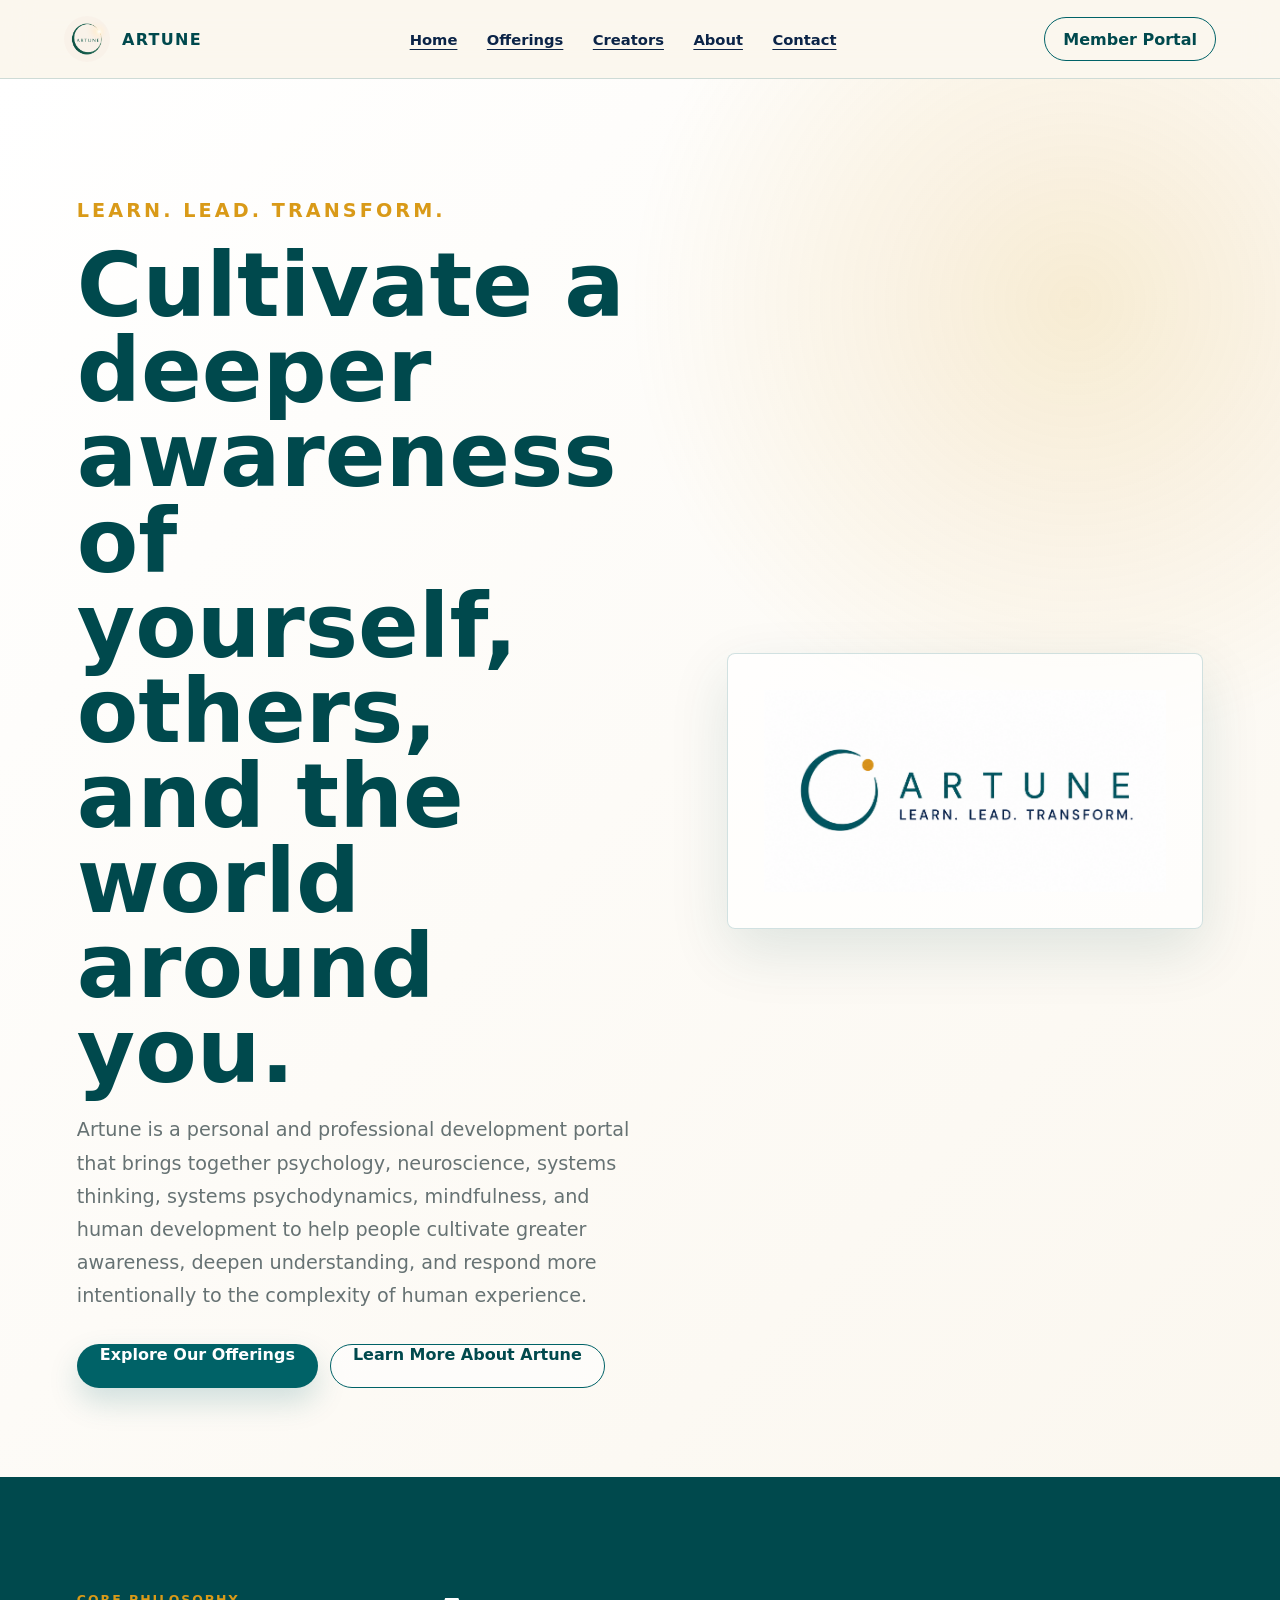
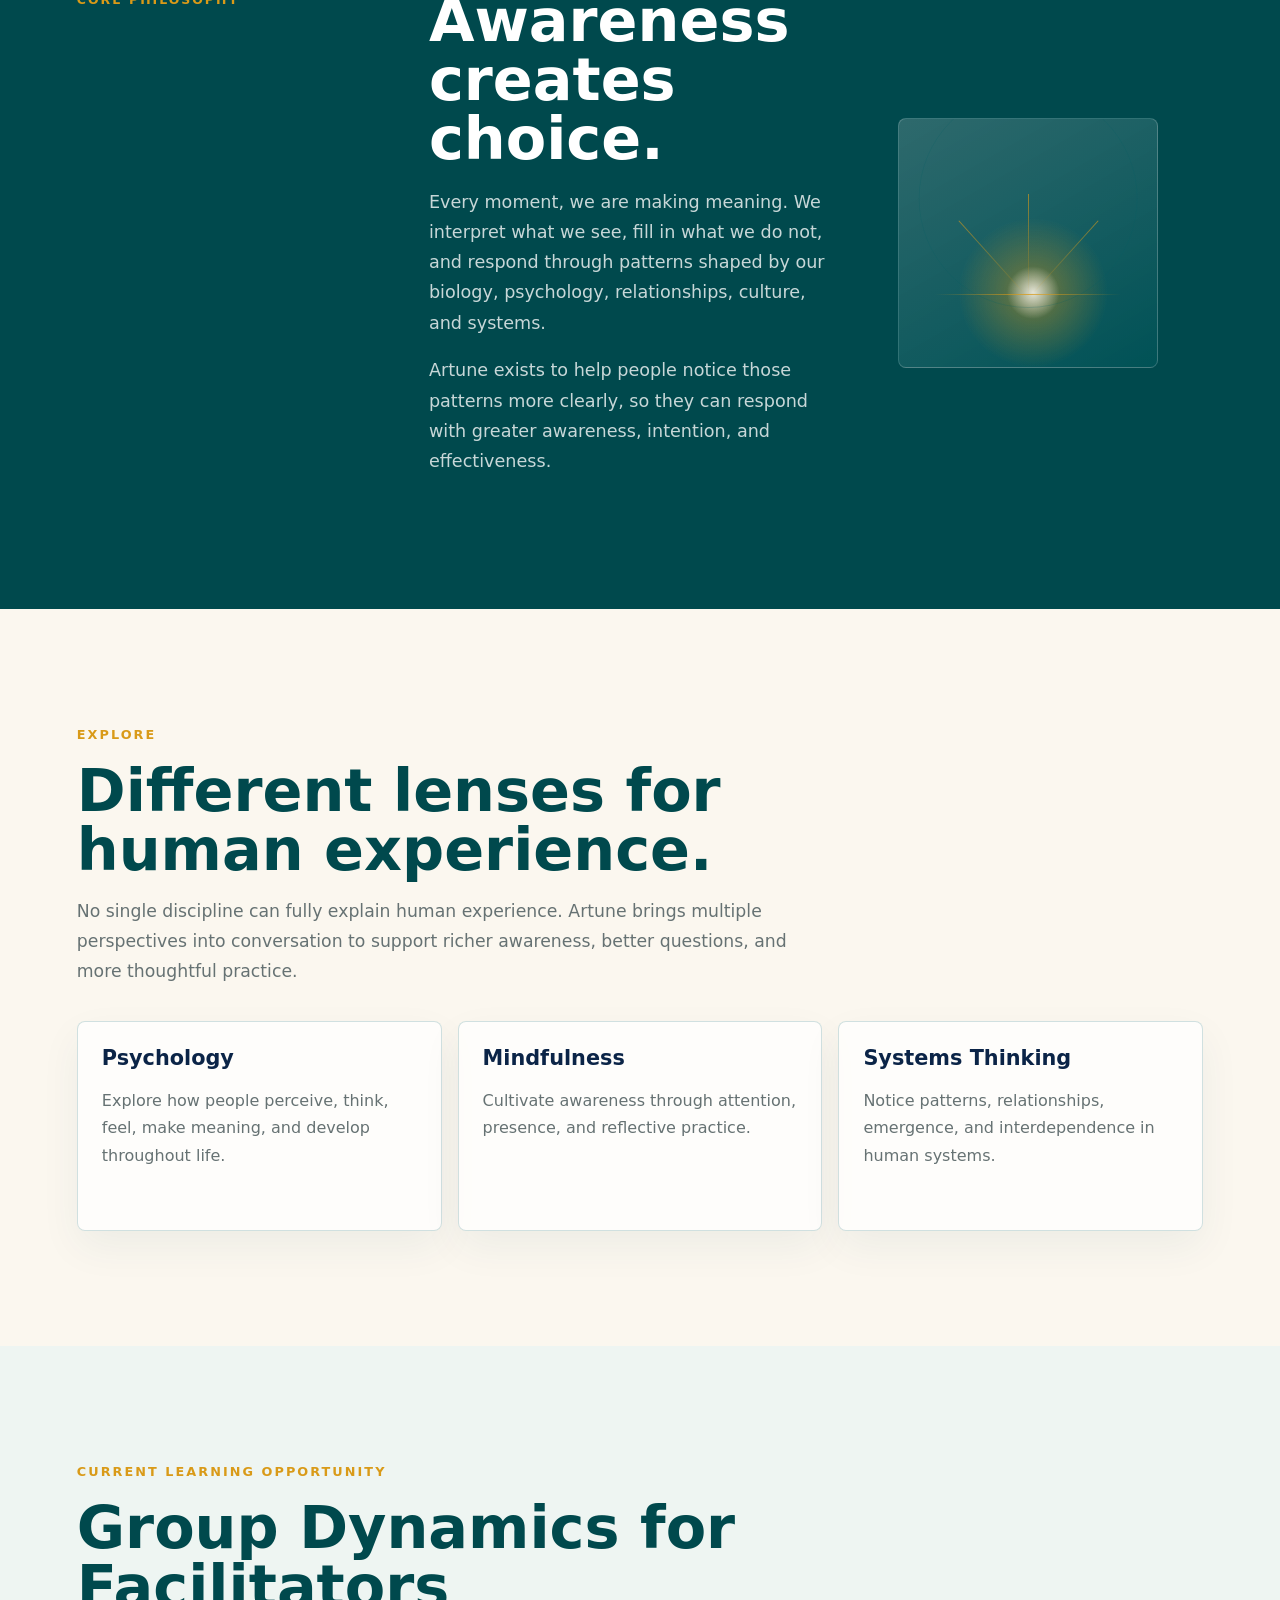
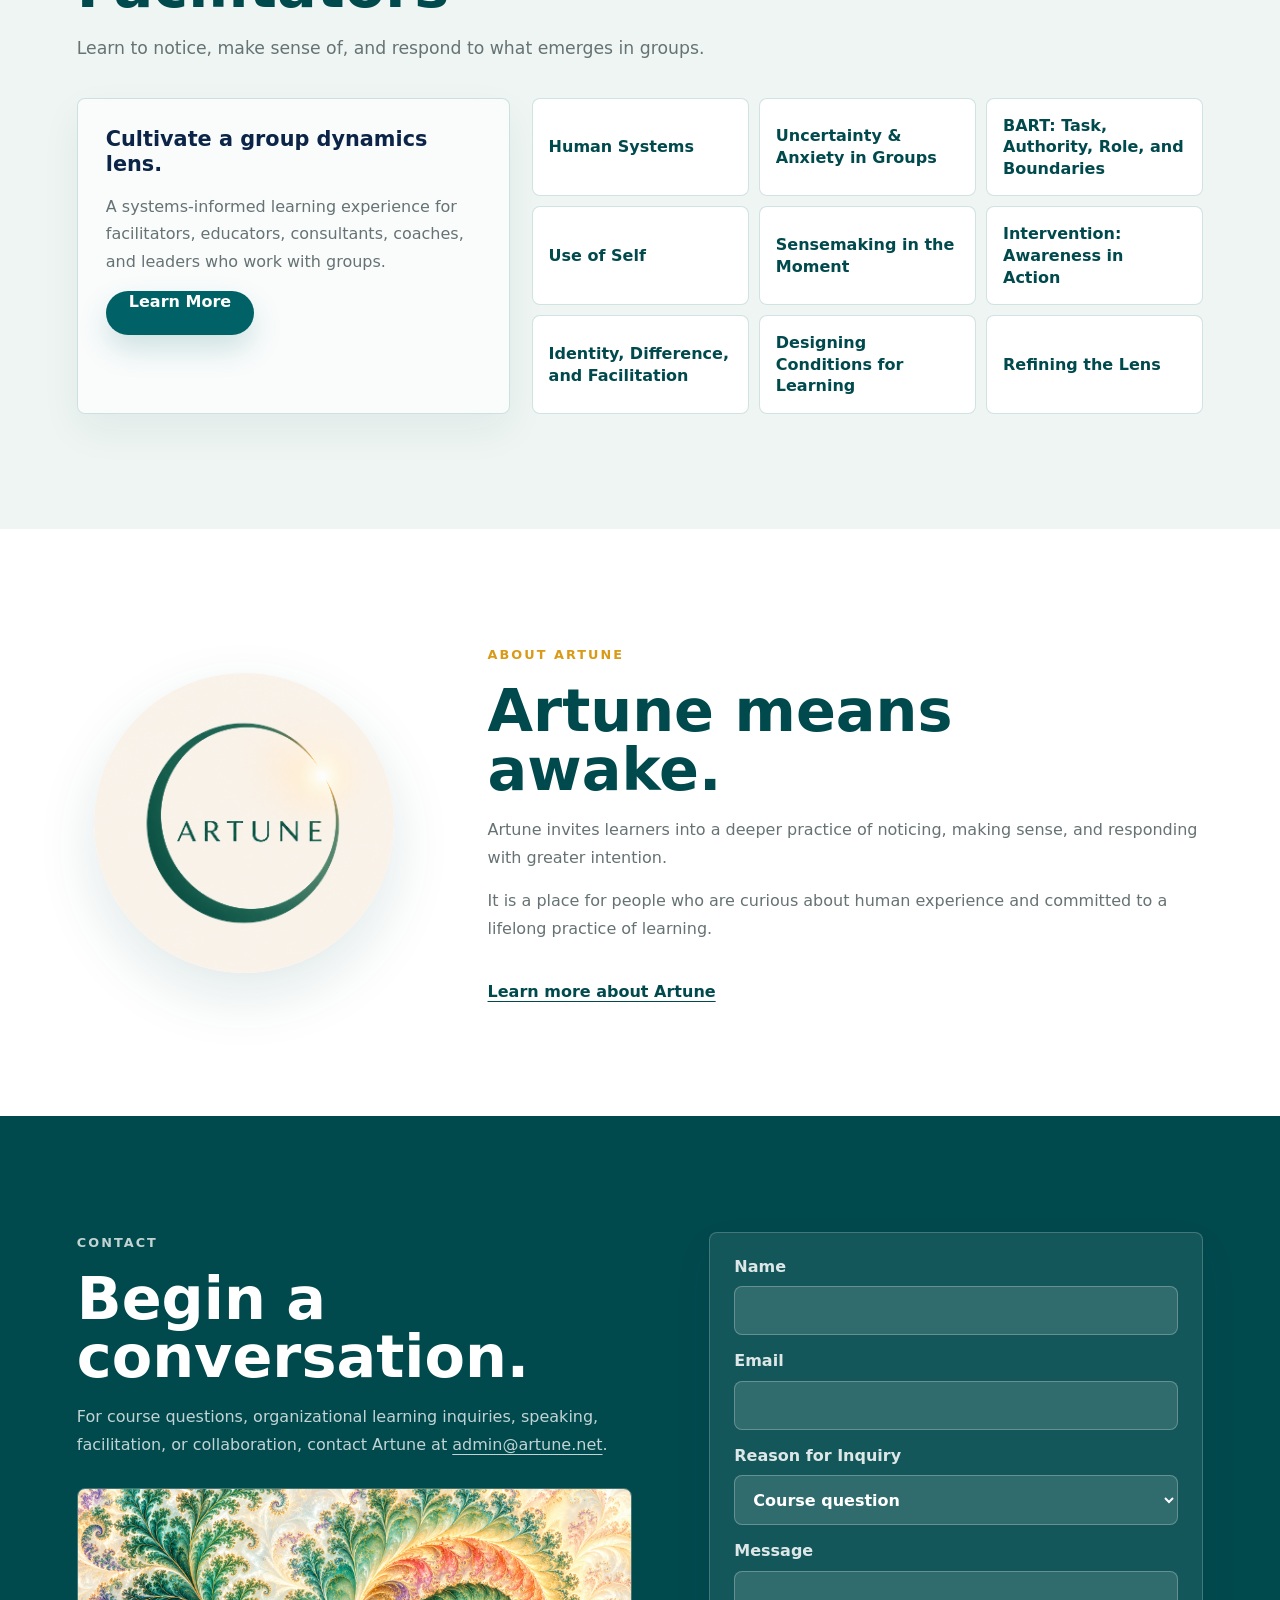
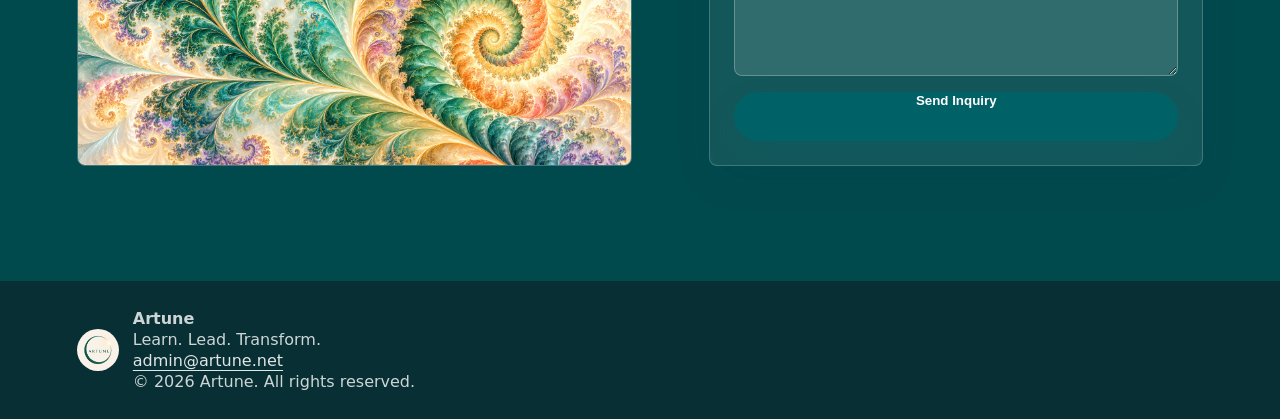
==== index.html @ fa7fcb1d "Add files via upload" ====
<!doctype html>
<html lang="en">
  <head>
    <meta charset="utf-8" />
    <meta name="viewport" content="width=device-width, initial-scale=1" />
    <title>Artune | Learn. Lead. Transform.</title>
    <meta
      name="description"
      content="Artune is a personal and professional development portal for awareness, inquiry, mindfulness, systems thinking, and human development."
    />
    <link rel="stylesheet" href="styles.css" />
  </head>
  <body>
    <header class="site-header" data-site-header>
      <a class="brand" href="/" aria-label="Artune home">
        <img src="assets/artune-symbol.png" alt="" />
        <span>Artune</span>
      </a>
      <nav class="nav-links" id="primary-navigation" aria-label="Main navigation">
        <a href="/">Home</a>
        <a href="/learning/">Offerings</a>
        <a href="/creators/">Creators</a>
        <a href="/about/">About</a>
        <a href="/contact/">Contact</a>
      </nav>
      <a class="nav-cta" href="https://Artune.freshlearn.com/member">Member Portal</a>
      <button class="menu-toggle" type="button" aria-controls="primary-navigation" aria-expanded="false">
        <span class="menu-toggle-lines" aria-hidden="true"></span>
        <span class="sr-only">Menu</span>
      </button>
    </header>

    <main>
      <section class="hero">
        <div class="hero-copy">
          <p class="kicker">Learn. Lead. Transform.</p>
          <h1>Cultivate a deeper awareness of yourself, others, and the world around you.</h1>
          <p>
            Artune is a personal and professional development portal that brings
            together psychology, neuroscience, systems thinking, systems
            psychodynamics, mindfulness, and human development to help people
            cultivate greater awareness, deepen understanding, and respond more
            intentionally to the complexity of human experience.
          </p>
          <div class="hero-actions">
            <a class="button primary" href="/learning/">Explore Our Offerings</a>
            <a class="button secondary" href="/about/">Learn More About Artune</a>
          </div>
        </div>
        <div class="hero-logo">
          <img src="assets/artune-stylized.png" alt="Artune. Learn. Lead. Transform." />
        </div>
      </section>

      <section class="philosophy section-band">
        <div class="section-label">Core Philosophy</div>
        <div class="philosophy-content">
          <div>
            <h2>Awareness creates choice.</h2>
            <p>
              Every moment, we are making meaning. We interpret what we see, fill in
              what we do not, and respond through patterns shaped by our biology,
              psychology, relationships, culture, and systems.
            </p>
            <p>
              Artune exists to help people notice those patterns more clearly, so they
              can respond with greater awareness, intention, and effectiveness.
            </p>
          </div>
          <div class="soft-visual sunrise-visual" aria-hidden="true"><span></span><span></span><span></span></div>
        </div>
      </section>

      <section class="section">
        <div class="section-heading">
          <p class="kicker">Explore</p>
          <h2>Different lenses for human experience.</h2>
          <p>
            No single discipline can fully explain human experience. Artune brings
            multiple perspectives into conversation to support richer awareness,
            better questions, and more thoughtful practice.
          </p>
        </div>
        <div class="domain-grid">
          <article>
            <h3>Psychology</h3>
            <p>Explore how people perceive, think, feel, make meaning, and develop throughout life.</p>
          </article>
          <article>
            <h3>Mindfulness</h3>
            <p>Cultivate awareness through attention, presence, and reflective practice.</p>
          </article>
          <article>
            <h3>Systems Thinking</h3>
            <p>Notice patterns, relationships, emergence, and interdependence in human systems.</p>
          </article>
        </div>
      </section>

      <section class="section course-section">
        <div class="section-heading">
          <p class="kicker">Current Learning Opportunity</p>
          <h2>Group Dynamics for Facilitators</h2>
          <p>Learn to notice, make sense of, and respond to what emerges in groups.</p>
        </div>
        <div class="course-layout">
          <div class="course-card">
            <h3>Cultivate a group dynamics lens.</h3>
            <p>
              A systems-informed learning experience for facilitators, educators,
              consultants, coaches, and leaders who work with groups.
            </p>
            <a class="button primary" href="/learning/group-dynamics-for-facilitators/">Learn More</a>
          </div>
          <div class="module-list" aria-label="Course modules">
            <span>Human Systems</span>
            <span>Uncertainty & Anxiety in Groups</span>
            <span>BART: Task, Authority, Role, and Boundaries</span>
            <span>Use of Self</span>
            <span>Sensemaking in the Moment</span>
            <span>Intervention: Awareness in Action</span>
            <span>Identity, Difference, and Facilitation</span>
            <span>Designing Conditions for Learning</span>
            <span>Refining the Lens</span>
          </div>
        </div>
      </section>

      <section class="section about">
        <div class="about-logo">
          <img src="assets/artune-symbol.png" alt="Artune symbol" />
        </div>
        <div>
          <p class="kicker">About Artune</p>
          <h2>Artune means awake.</h2>
          <p>
            Artune invites learners into a deeper practice of noticing, making
            sense, and responding with greater intention.
          </p>
          <p>
            It is a place for people who are curious about human experience and
            committed to a lifelong practice of learning.
          </p>
          <a class="text-link" href="/about/">Learn more about Artune</a>
        </div>
      </section>

      <section class="section contact">
        <div>
          <p class="kicker">Contact</p>
          <h2>Begin a conversation.</h2>
          <p>
            For course questions, organizational learning inquiries, speaking,
            facilitation, or collaboration, contact Artune at
            <a href="mailto:admin@artune.net">admin@artune.net</a>.
          </p>
          <img class="fractal-panel fractal-panel-contact" src="assets/artune-fractal-learning.png" alt="Interwoven colorful fractal branches and spirals" loading="lazy" />
        </div>
        <form class="contact-form">
          <label>
            Name
            <input type="text" name="name" autocomplete="name" />
          </label>
          <label>
            Email
            <input type="email" name="email" autocomplete="email" />
          </label>
          <label>
            Reason for Inquiry
            <select name="reason">
              <option>Course question</option>
              <option>Organizational learning inquiry</option>
              <option>Mindfulness / MBSR</option>
              <option>Speaking or facilitation</option>
              <option>Creator / collaborator inquiry</option>
              <option>General question</option>
            </select>
          </label>
          <label>
            Message
            <textarea name="message" rows="4"></textarea>
          </label>
          <button class="button primary" type="submit">Send Inquiry</button>
        </form>
      </section>
    </main>

    <footer class="site-footer">
      <img src="assets/artune-symbol.png" alt="" />
      <div>
        <strong>Artune</strong>
        <span>Learn. Lead. Transform.</span>
        <a href="mailto:admin@artune.net">admin@artune.net</a>
        <span>&copy; 2026 Artune. All rights reserved.</span>
      </div>
    </footer>
    <script>
      (() => {
        if (window.artuneMenuReady) return;
        window.artuneMenuReady = true;
        const header = document.querySelector("[data-site-header]");
        const toggle = header?.querySelector(".menu-toggle");
        const nav = header?.querySelector("#primary-navigation");
        const closeMenu = () => {
          header?.classList.remove("is-menu-open");
          document.body.classList.remove("is-menu-locked");
          toggle?.setAttribute("aria-expanded", "false");
        };
        toggle?.addEventListener("click", () => {
          const isOpen = header.classList.toggle("is-menu-open");
          document.body.classList.toggle("is-menu-locked", isOpen);
          toggle.setAttribute("aria-expanded", String(isOpen));
        });
        nav?.querySelectorAll("a").forEach((link) => link.addEventListener("click", closeMenu));
        document.addEventListener("keydown", (event) => {
          if (event.key === "Escape") closeMenu();
        });
      })();
    </script>
  </body>
</html>
---- styles.css ----
:root {
  --teal: #006267;
  --deep-teal: #00494d;
  --navy: #0b2447;
  --gold: #d99a18;
  --paper: #fbf7ef;
  --white: #ffffff;
  --ink: #1c2728;
  --muted: #667273;
  --line: rgba(0, 98, 103, 0.18);
  --shadow: 0 22px 60px rgba(0, 73, 77, 0.12);
}

* {
  box-sizing: border-box;
}

html {
  scroll-behavior: smooth;
}

body {
  margin: 0;
  background: var(--paper);
  color: var(--ink);
  font-family: Inter, Avenir, "Segoe UI", system-ui, -apple-system, sans-serif;
}

body.is-menu-locked {
  overflow: hidden;
}

img {
  max-width: 100%;
  display: block;
}

a {
  color: inherit;
  text-decoration: none;
}

.site-header {
  position: sticky;
  top: 0;
  z-index: 20;
  display: grid;
  grid-template-columns: auto 1fr auto;
  align-items: center;
  gap: 28px;
  padding: 16px clamp(18px, 5vw, 72px);
  background: rgba(251, 247, 239, 0.94);
  border-bottom: 1px solid var(--line);
  backdrop-filter: blur(16px);
}

.sr-only {
  position: absolute;
  width: 1px;
  height: 1px;
  overflow: hidden;
  clip: rect(0, 0, 0, 0);
  white-space: nowrap;
}

.brand,
.nav-links,
.nav-cta {
  display: flex;
  align-items: center;
}

.brand {
  gap: 12px;
  color: var(--deep-teal);
  font-weight: 800;
  letter-spacing: 0.08em;
  text-transform: uppercase;
}

.brand img {
  width: 46px;
  height: 46px;
  border-radius: 50%;
  object-fit: cover;
}

.nav-links {
  justify-content: center;
  gap: clamp(14px, 2.3vw, 30px);
  color: var(--navy);
  font-size: 0.92rem;
  font-weight: 700;
}

.nav-links a,
.text-link,
.site-footer a,
.contact a,
.organization-section a {
  text-decoration: underline;
  text-decoration-thickness: 1px;
  text-underline-offset: 4px;
}

.nav-cta,
.button {
  min-height: 44px;
  justify-content: center;
  border-radius: 999px;
  font-weight: 800;
}

.nav-cta {
  padding: 0 18px;
  color: var(--deep-teal);
  border: 1px solid var(--teal);
}

.menu-toggle {
  display: none;
  width: 44px;
  height: 44px;
  align-items: center;
  justify-content: center;
  border: 1px solid var(--teal);
  border-radius: 999px;
  background: var(--white);
  color: var(--deep-teal);
  cursor: pointer;
}

.menu-toggle-lines,
.menu-toggle-lines::before,
.menu-toggle-lines::after {
  display: block;
  width: 18px;
  height: 2px;
  border-radius: 999px;
  background: currentColor;
  transition: transform 180ms ease, opacity 180ms ease;
}

.menu-toggle-lines {
  position: relative;
}

.menu-toggle-lines::before,
.menu-toggle-lines::after {
  position: absolute;
  left: 0;
  content: "";
}

.menu-toggle-lines::before {
  top: -6px;
}

.menu-toggle-lines::after {
  top: 6px;
}

.site-header.is-menu-open .menu-toggle-lines {
  background: transparent;
}

.site-header.is-menu-open .menu-toggle-lines::before {
  transform: translateY(6px) rotate(45deg);
}

.site-header.is-menu-open .menu-toggle-lines::after {
  transform: translateY(-6px) rotate(-45deg);
}

.hero {
  display: grid;
  grid-template-columns: minmax(0, 0.94fr) minmax(320px, 0.8fr);
  gap: clamp(36px, 7vw, 92px);
  align-items: center;
  min-height: 86vh;
  padding: clamp(72px, 9vw, 132px) clamp(20px, 6vw, 86px) clamp(48px, 7vw, 96px);
  background:
    radial-gradient(circle at 84% 16%, rgba(217, 154, 24, 0.16), transparent 28%),
    linear-gradient(135deg, var(--white), var(--paper));
}

.page-hero {
  padding: clamp(80px, 10vw, 150px) clamp(20px, 6vw, 86px) clamp(52px, 7vw, 96px);
  background:
    radial-gradient(circle at 85% 18%, rgba(217, 154, 24, 0.15), transparent 30%),
    linear-gradient(135deg, var(--white), var(--paper));
}

.page-hero h1 {
  max-width: 980px;
}

.page-hero p {
  max-width: 900px;
  font-size: clamp(1.08rem, 1.5vw, 1.28rem);
}

.page-hero-split {
  display: grid;
  grid-template-columns: minmax(0, 0.9fr) minmax(280px, 0.45fr);
  gap: clamp(30px, 6vw, 82px);
  align-items: center;
}

.fractal-panel {
  display: block;
  width: 100%;
  min-width: 0;
  height: auto;
  border: 1px solid var(--line);
  border-radius: 8px;
  object-fit: cover;
}

.fractal-panel-learning {
  aspect-ratio: 4 / 3;
  object-position: 65% center;
}

.fractal-panel-contact {
  margin-top: 30px;
  aspect-ratio: 2 / 1;
  object-position: center;
  border-color: rgba(255, 255, 255, 0.25);
}

.hero-copy {
  max-width: 760px;
}

.kicker {
  margin: 0 0 16px;
  color: var(--gold);
  font-size: 0.8rem;
  font-weight: 900;
  letter-spacing: 0.16em;
  text-transform: uppercase;
}

h1,
h2,
h3,
p {
  overflow-wrap: anywhere;
}

h1 {
  margin: 0;
  color: var(--deep-teal);
  font-size: clamp(3rem, 7vw, 6.6rem);
  line-height: 0.95;
  letter-spacing: 0;
}

h2 {
  margin: 0;
  color: var(--deep-teal);
  font-size: clamp(2.1rem, 4.6vw, 4.8rem);
  line-height: 1;
  letter-spacing: 0;
}

h3 {
  margin: 0;
  color: var(--navy);
  font-size: 1.3rem;
  line-height: 1.2;
}

p {
  color: var(--muted);
  line-height: 1.72;
}

.hero p {
  max-width: 650px;
  font-size: clamp(1.08rem, 1.5vw, 1.28rem);
}

.hero-actions {
  display: flex;
  flex-wrap: wrap;
  gap: 12px;
  margin-top: 32px;
}

.button {
  display: inline-flex;
  padding: 0 22px;
  border: 1px solid transparent;
}

.button.primary {
  background: var(--teal);
  color: var(--white);
  box-shadow: 0 14px 30px rgba(0, 98, 103, 0.18);
}

.button.secondary {
  color: var(--deep-teal);
  border-color: var(--teal);
  background: rgba(255, 255, 255, 0.55);
}

.text-link {
  display: inline-flex;
  margin-top: 24px;
  color: var(--deep-teal);
  font-weight: 900;
}

.hero-logo {
  padding: clamp(18px, 3vw, 36px);
  border: 1px solid var(--line);
  border-radius: 8px;
  background: rgba(255, 255, 255, 0.68);
  box-shadow: var(--shadow);
}

.section,
.section-band {
  padding: clamp(72px, 9vw, 126px) clamp(20px, 6vw, 86px);
}

.section-band {
  display: grid;
  grid-template-columns: minmax(160px, 0.32fr) minmax(0, 0.9fr);
  gap: clamp(28px, 6vw, 78px);
  background: var(--deep-teal);
}

.section-band h2,
.section-band p {
  color: var(--white);
}

.section-band p {
  max-width: 900px;
  color: rgba(255, 255, 255, 0.78);
  font-size: 1.1rem;
}

.section-label {
  color: var(--gold);
  font-weight: 900;
  text-transform: uppercase;
  letter-spacing: 0.16em;
  font-size: 0.78rem;
}

.philosophy-content,
.about-page-layout {
  display: grid;
  grid-template-columns: minmax(0, 0.9fr) minmax(260px, 0.42fr);
  gap: clamp(28px, 5vw, 68px);
  align-items: center;
}

.soft-visual {
  position: relative;
  min-height: 250px;
  overflow: hidden;
  border: 1px solid var(--line);
  border-radius: 8px;
  background:
    radial-gradient(circle at 76% 24%, rgba(217, 154, 24, 0.22), transparent 24%),
    linear-gradient(145deg, rgba(255, 255, 255, 0.98), rgba(251, 247, 239, 0.9));
  box-shadow: var(--shadow);
}

.soft-visual::before,
.soft-visual::after,
.soft-visual span {
  position: absolute;
  display: block;
  content: "";
}

.soft-visual::before {
  left: 50%;
  bottom: 24%;
  width: 84%;
  aspect-ratio: 1;
  border: 1px solid rgba(0, 98, 103, 0.2);
  border-radius: 50%;
  transform: translateX(-50%);
}

.soft-visual::after {
  left: 14%;
  right: 14%;
  bottom: 29%;
  height: 1px;
  background: linear-gradient(90deg, transparent, rgba(217, 154, 24, 0.76), transparent);
}

.soft-visual span {
  left: 50%;
  bottom: 28%;
  width: 1px;
  height: 42%;
  background: linear-gradient(180deg, rgba(217, 154, 24, 0.64), transparent);
  transform-origin: bottom center;
}

.soft-visual span:nth-child(1) {
  transform: rotate(-42deg);
}

.soft-visual span:nth-child(2) {
  transform: rotate(0deg);
}

.soft-visual span:nth-child(3) {
  transform: rotate(42deg);
}

.sunrise-visual {
  border-color: rgba(255, 255, 255, 0.18);
  background:
    radial-gradient(circle at 52% 70%, rgba(255, 255, 255, 0.8), transparent 12%),
    radial-gradient(circle at 52% 70%, rgba(217, 154, 24, 0.5), transparent 34%),
    linear-gradient(150deg, rgba(255, 255, 255, 0.18), rgba(0, 98, 103, 0.36));
  box-shadow: none;
}

.emergence-visual {
  min-height: 360px;
  align-self: stretch;
  background:
    radial-gradient(circle at 30% 72%, rgba(217, 154, 24, 0.32), transparent 22%),
    radial-gradient(circle at 68% 34%, rgba(0, 98, 103, 0.2), transparent 26%),
    linear-gradient(145deg, var(--white), #f8efe1);
}

.emergence-visual::before {
  width: 74%;
  bottom: 18%;
  border-color: rgba(0, 98, 103, 0.24);
  box-shadow:
    0 0 0 34px rgba(0, 98, 103, 0.04),
    0 0 0 68px rgba(217, 154, 24, 0.05);
}

.offering-visual {
  min-height: 280px;
  background:
    radial-gradient(circle at 68% 24%, rgba(217, 154, 24, 0.3), transparent 20%),
    radial-gradient(circle at 18% 76%, rgba(0, 98, 103, 0.16), transparent 28%),
    linear-gradient(145deg, var(--white), #f7f0e5);
}

.contact-visual {
  min-height: 220px;
  margin-top: 30px;
  border-color: rgba(255, 255, 255, 0.18);
  background:
    radial-gradient(circle at 50% 72%, rgba(255, 255, 255, 0.64), transparent 12%),
    radial-gradient(circle at 50% 72%, rgba(217, 154, 24, 0.45), transparent 32%),
    linear-gradient(145deg, rgba(255, 255, 255, 0.12), rgba(0, 98, 103, 0.42));
  box-shadow: none;
}

.section-heading {
  max-width: 880px;
  margin-bottom: 34px;
}

.section-heading p:last-child {
  max-width: 760px;
  font-size: 1.08rem;
}

.domain-grid,
.practice-grid,
.lens-grid {
  display: grid;
  grid-template-columns: repeat(3, minmax(0, 1fr));
  gap: 16px;
}

.domain-grid article,
.practice-grid article,
.lens-card,
.course-card,
.journal-card,
.contact-form {
  border: 1px solid var(--line);
  border-radius: 8px;
  background: rgba(255, 255, 255, 0.72);
  box-shadow: 0 16px 42px rgba(0, 73, 77, 0.06);
}

.domain-grid article,
.practice-grid article,
.lens-card {
  min-height: 210px;
  padding: 24px;
}

.lens-card {
  display: flex;
  flex-direction: column;
  gap: 16px;
  overflow: hidden;
}

.lens-card h2 {
  font-size: clamp(1.35rem, 2.1vw, 2rem);
  line-height: 1.1;
}

.lens-visual {
  position: relative;
  min-height: 154px;
  overflow: hidden;
  border: 1px solid rgba(0, 98, 103, 0.16);
  border-radius: 8px;
  background:
    radial-gradient(circle at 78% 22%, rgba(217, 154, 24, 0.35), transparent 26%),
    linear-gradient(135deg, rgba(0, 98, 103, 0.9), rgba(8, 47, 51, 0.96));
}

.lens-visual::before,
.lens-visual::after,
.lens-visual span {
  position: absolute;
  display: block;
  content: "";
}

.lens-visual::before {
  inset: 18px;
  border: 1px solid rgba(255, 255, 255, 0.28);
  border-radius: 999px;
}

.lens-visual::after {
  width: 54px;
  height: 54px;
  right: 22px;
  bottom: 20px;
  border-radius: 50%;
  background: rgba(255, 255, 255, 0.26);
}

.lens-visual span {
  background: rgba(255, 255, 255, 0.58);
}

.lens-visual span:nth-child(1) {
  width: 92px;
  height: 3px;
  left: 24px;
  top: 42px;
  transform: rotate(-12deg);
}

.lens-visual span:nth-child(2) {
  width: 68px;
  height: 3px;
  left: 42px;
  top: 74px;
  transform: rotate(18deg);
}

.lens-visual span:nth-child(3) {
  width: 84px;
  height: 3px;
  left: 26px;
  bottom: 42px;
  transform: rotate(7deg);
}

.lens-psychology {
  background:
    radial-gradient(circle at 30% 72%, rgba(217, 154, 24, 0.36), transparent 28%),
    radial-gradient(circle at 74% 28%, rgba(255, 255, 255, 0.18), transparent 22%),
    linear-gradient(135deg, #0b2447, #006267);
}

.lens-psychology::before {
  border-radius: 42% 58% 48% 52%;
}

.lens-mindfulness {
  background:
    radial-gradient(circle at 50% 50%, rgba(255, 255, 255, 0.3), transparent 18%),
    radial-gradient(circle at 50% 50%, rgba(217, 154, 24, 0.26), transparent 42%),
    linear-gradient(135deg, #fbf7ef, #006267);
}

.lens-mindfulness::before,
.lens-mindfulness::after {
  left: 50%;
  top: 50%;
  width: 92px;
  height: 92px;
  transform: translate(-50%, -50%);
  border-color: rgba(0, 73, 77, 0.32);
  background: transparent;
}

.lens-neuroscience {
  background:
    radial-gradient(circle at 22% 34%, rgba(255, 255, 255, 0.28), transparent 16%),
    radial-gradient(circle at 72% 66%, rgba(217, 154, 24, 0.36), transparent 22%),
    linear-gradient(135deg, #00494d, #0b2447);
}

.lens-neuroscience span {
  height: 2px;
  transform-origin: left center;
}

.lens-systems {
  background:
    linear-gradient(90deg, rgba(255, 255, 255, 0.08) 1px, transparent 1px),
    linear-gradient(0deg, rgba(255, 255, 255, 0.08) 1px, transparent 1px),
    linear-gradient(135deg, #006267, #082f33);
  background-size: 32px 32px, 32px 32px, auto;
}

.lens-systems::before {
  border-radius: 8px;
}

.lens-groups {
  background:
    radial-gradient(circle at 26% 44%, rgba(255, 255, 255, 0.42), transparent 11%),
    radial-gradient(circle at 50% 34%, rgba(217, 154, 24, 0.44), transparent 12%),
    radial-gradient(circle at 72% 52%, rgba(255, 255, 255, 0.34), transparent 11%),
    linear-gradient(135deg, #0b2447, #006267);
}

.lens-groups::before {
  inset: 36px 28px;
  border-radius: 8px;
}

.lens-psychodynamics {
  background:
    radial-gradient(circle at 24% 25%, rgba(255, 255, 255, 0.22), transparent 22%),
    radial-gradient(circle at 76% 72%, rgba(217, 154, 24, 0.4), transparent 24%),
    linear-gradient(135deg, #082f33, #0b2447);
}

.lens-psychodynamics::before {
  inset: 24px 42px;
  border-radius: 50%;
  box-shadow: 0 0 0 18px rgba(255, 255, 255, 0.06);
}

.lens-leadership {
  background:
    linear-gradient(155deg, rgba(217, 154, 24, 0.58) 0 28%, transparent 28% 100%),
    linear-gradient(135deg, #006267, #0b2447);
}

.lens-leadership::before {
  inset: auto 26px 24px 26px;
  height: 86px;
  border-radius: 8px 8px 40px 40px;
}

.lens-organization {
  background:
    linear-gradient(90deg, rgba(255, 255, 255, 0.28) 12%, transparent 12% 18%, rgba(255, 255, 255, 0.2) 18% 30%, transparent 30%),
    linear-gradient(135deg, #00494d, #d99a18);
}

.lens-organization::before {
  inset: 32px 24px;
  border-radius: 8px;
}

.lens-development {
  background:
    radial-gradient(circle at 30% 72%, rgba(255, 255, 255, 0.28), transparent 18%),
    radial-gradient(circle at 56% 46%, rgba(255, 255, 255, 0.22), transparent 17%),
    radial-gradient(circle at 74% 26%, rgba(217, 154, 24, 0.5), transparent 16%),
    linear-gradient(135deg, #fbf7ef, #006267);
}

.lens-development::before {
  inset: 30px 46px;
  border-radius: 999px 999px 8px 8px;
  border-color: rgba(0, 73, 77, 0.32);
}

.pills {
  display: flex;
  flex-wrap: wrap;
  gap: 8px;
  margin-top: auto;
}

.pills a {
  display: inline-flex;
  min-height: 34px;
  align-items: center;
  border: 1px solid rgba(0, 98, 103, 0.22);
  border-radius: 999px;
  padding: 0 12px;
  background: rgba(255, 255, 255, 0.72);
  color: var(--deep-teal);
  font-size: 0.82rem;
  font-weight: 800;
}

.focus-pills {
  max-width: 920px;
}

.compact-grid {
  grid-template-columns: repeat(2, minmax(0, 1fr));
}

.domain-grid p,
.practice-grid p {
  margin-bottom: 0;
}

.course-section,
.journal {
  background: #eef5f2;
}

.work-with-section {
  background:
    radial-gradient(circle at 88% 10%, rgba(217, 154, 24, 0.12), transparent 24%),
    linear-gradient(145deg, var(--white), var(--paper));
}

.initial-consultation-button {
  max-width: 100%;
  padding: 12px 22px;
  text-align: center;
  line-height: 1.4;
  white-space: normal;
}

.service-grid {
  display: grid;
  grid-template-columns: repeat(2, minmax(0, 1fr));
  gap: 18px;
  align-items: stretch;
}

.service-card {
  display: flex;
  min-height: 100%;
  flex-direction: column;
  align-items: flex-start;
  padding: clamp(24px, 4vw, 36px);
  border: 1px solid var(--line);
  border-radius: 8px;
  background: rgba(255, 255, 255, 0.76);
  box-shadow: 0 16px 42px rgba(0, 73, 77, 0.06);
}

.service-title {
  max-width: 760px;
  margin-bottom: 14px;
  color: var(--deep-teal);
  font-size: clamp(2.1rem, 3.8vw, 3.35rem);
  line-height: 0.98;
}

.service-price {
  margin: 0 0 18px;
  color: var(--gold);
  font-size: clamp(1.05rem, 1.5vw, 1.25rem);
  font-weight: 900;
}

.service-card .button {
  margin-top: auto;
}

.service-email {
  margin: 12px 0 0;
  font-size: 0.92rem;
}

.service-email a {
  color: var(--deep-teal);
  font-weight: 900;
  text-decoration: underline;
  text-decoration-thickness: 1px;
  text-underline-offset: 4px;
}

.creator-services-inline {
  margin: 24px 0 36px;
  padding: 28px;
  border: 1px solid var(--line);
  border-radius: 8px;
  background:
    radial-gradient(circle at 88% 12%, rgba(217, 154, 24, 0.12), transparent 24%),
    #eef5f2;
}

.creator-services-inline .service-grid {
  grid-template-columns: 1fr;
}

.creator-services-inline .service-card {
  background: rgba(255, 255, 255, 0.86);
}

.creator-profile-shakeh {
  border-top: 1px solid var(--line);
  background: #eef5f2;
}

.creator-photo-shakeh img {
  aspect-ratio: 5 / 4;
  object-position: center;
}

.creator-roles {
  color: var(--deep-teal);
  font-weight: 600;
}

.shakeh-offerings {
  margin-top: 42px;
}

.shakeh-offerings-title {
  font-size: 2rem;
  line-height: 1.15;
}

.shakeh-offerings .service-grid {
  grid-template-columns: minmax(0, 1fr);
  margin-top: 24px;
}

.shakeh-offerings .service-title {
  margin-top: 0;
  overflow-wrap: anywhere;
}

.shakeh-connect {
  margin-top: 28px;
}

.course-layout {
  display: grid;
  grid-template-columns: minmax(280px, 0.58fr) minmax(0, 0.9fr);
  gap: 22px;
  align-items: stretch;
}

.course-card {
  padding: 28px;
}

.course-card-image {
  width: 100%;
  margin: 0 0 22px;
  border-radius: 8px;
  border: 1px solid var(--line);
  aspect-ratio: 16 / 9;
  object-fit: cover;
  object-position: center;
}

.course-banner-section {
  padding: clamp(28px, 5vw, 64px) clamp(20px, 6vw, 86px) 0;
  background: var(--paper);
}

.course-banner-section img {
  width: 100%;
  border: 1px solid var(--line);
  border-radius: 8px;
  box-shadow: var(--shadow);
}

.course-hero-integrated {
  display: grid;
  grid-template-columns: minmax(320px, 0.72fr) minmax(420px, 1fr);
  gap: clamp(24px, 4vw, 52px);
  align-items: center;
  padding: clamp(76px, 10vw, 132px) clamp(20px, 6vw, 86px);
  background:
    radial-gradient(circle at 82% 26%, rgba(217, 154, 24, 0.16), transparent 32%),
    linear-gradient(135deg, var(--white), var(--paper));
}

.course-hero-card {
  min-width: 0;
  max-width: 720px;
  padding: clamp(28px, 5vw, 52px);
  border: 1px solid rgba(0, 98, 103, 0.2);
  border-radius: 8px;
  background: rgba(251, 247, 239, 0.9);
  box-shadow: var(--shadow);
}

.course-hero-card h1 {
  margin: 0;
  color: var(--deep-teal);
  font-size: clamp(3rem, 5vw, 4.9rem);
  line-height: 0.95;
  overflow-wrap: normal;
  word-break: normal;
}

.course-hero-card p {
  max-width: 600px;
  font-size: clamp(1.05rem, 1.5vw, 1.26rem);
}

.course-price {
  color: var(--gold);
  font-weight: 900;
}

.course-hero-image {
  min-width: 0;
  overflow: hidden;
  border: 1px solid var(--line);
  border-radius: 8px;
  box-shadow: var(--shadow);
  background: var(--white);
}

.course-hero-image img {
  width: 100%;
  aspect-ratio: 16 / 9;
  object-fit: cover;
  object-position: center;
}

.tag {
  display: inline-flex;
  margin-bottom: 18px;
  color: var(--gold);
  font-size: 0.76rem;
  font-weight: 900;
  letter-spacing: 0.12em;
  text-transform: uppercase;
}

.module-list {
  display: grid;
  grid-template-columns: repeat(3, minmax(0, 1fr));
  gap: 10px;
}

.module-list span {
  display: flex;
  min-height: 78px;
  align-items: center;
  padding: 16px;
  border: 1px solid var(--line);
  border-radius: 8px;
  background: var(--white);
  color: var(--deep-teal);
  font-weight: 800;
  line-height: 1.35;
}

.journal-card {
  max-width: 720px;
  padding: 28px;
}

.about {
  display: grid;
  grid-template-columns: minmax(220px, 0.42fr) minmax(0, 0.9fr);
  gap: clamp(28px, 6vw, 78px);
  align-items: center;
  background: var(--white);
}

.creator-profile {
  display: grid;
  grid-template-columns: minmax(220px, 0.34fr) minmax(0, 0.9fr);
  gap: clamp(28px, 6vw, 78px);
  align-items: start;
  background: var(--white);
}

.creator-photo {
  justify-self: center;
  width: min(320px, 100%);
  overflow: hidden;
  border-radius: 8px;
  box-shadow: var(--shadow);
}

.creator-photo img {
  width: 100%;
  aspect-ratio: 4 / 5;
  object-fit: cover;
  object-position: center top;
}

.text-page {
  max-width: 920px;
}

.text-page p {
  font-size: 1.08rem;
}

.text-page h2 {
  margin-bottom: 18px;
}

.course-offer {
  margin-bottom: 34px;
  padding: clamp(22px, 4vw, 34px);
  border: 1px solid var(--line);
  border-radius: 8px;
  background: rgba(255, 255, 255, 0.78);
  box-shadow: 0 16px 42px rgba(0, 73, 77, 0.06);
}

.course-offer h2 {
  margin-top: 22px;
  font-size: clamp(1.35rem, 2.1vw, 2rem);
}

.about-page-logo {
  width: 100%;
  height: auto;
  object-fit: contain;
  align-self: center;
}

.course-enrollment-options {
  margin: 40px 0;
}

.course-enrollment-options > h2 {
  font-size: 2rem;
  line-height: 1.15;
}

.enrollment-grid {
  display: grid;
  grid-template-columns: repeat(2, minmax(0, 1fr));
  gap: 18px;
  margin-top: 24px;
}

.enrollment-option {
  min-width: 0;
  display: flex;
  flex-direction: column;
  align-items: flex-start;
  padding: 24px;
  border: 1px solid var(--line);
  border-radius: 8px;
  background: var(--white);
}

.enrollment-option h3 {
  font-size: 1.5rem;
}

.enrollment-option .enrollment-price {
  margin: 16px 0 0;
  color: var(--deep-teal);
  font-size: 2rem;
  font-weight: 800;
}

.enrollment-option .button {
  margin-top: auto;
}

.course-enroll-actions .button,
.enrollment-option .button,
.offering-enrollment-links .button {
  max-width: 100%;
  padding: 12px 18px;
  text-align: center;
  line-height: 1.4;
  white-space: normal;
}

.offering-enrollment-links {
  margin-bottom: 24px;
}

@media (max-width: 620px) {
  .enrollment-grid {
    grid-template-columns: minmax(0, 1fr);
  }
}

.course-video-section {
  margin: 34px 0;
  padding: clamp(22px, 4vw, 34px);
  border: 1px solid var(--line);
  border-radius: 8px;
  background:
    radial-gradient(circle at 90% 10%, rgba(217, 154, 24, 0.14), transparent 22%),
    rgba(255, 255, 255, 0.78);
  box-shadow: 0 16px 42px rgba(0, 73, 77, 0.06);
}

.course-video-section .section-heading {
  margin-bottom: 18px;
}

.course-video-section h2 {
  font-size: clamp(2rem, 3.7vw, 3.6rem);
}

.video-embed {
  position: relative;
  width: 100%;
  margin-top: 24px;
  overflow: hidden;
  border: 1px solid var(--line);
  border-radius: 8px;
  background: var(--deep-teal);
  box-shadow: var(--shadow);
  aspect-ratio: 16 / 9;
}

.video-embed iframe {
  position: absolute;
  inset: 0;
  width: 100%;
  height: 100%;
  border: 0;
}

.feature-list {
  display: grid;
  gap: 10px;
  margin: 0 0 24px;
  padding: 0;
  list-style: none;
}

.feature-list li {
  position: relative;
  padding-left: 24px;
  color: var(--muted);
  line-height: 1.6;
}

.feature-list li::before {
  position: absolute;
  left: 0;
  top: 0.62em;
  width: 8px;
  height: 8px;
  border-radius: 50%;
  background: var(--gold);
  content: "";
}

.organization-section {
  background: var(--white);
}

.about-logo {
  justify-self: center;
  max-width: 300px;
  border-radius: 50%;
  overflow: hidden;
  box-shadow: var(--shadow);
}

.contact {
  display: grid;
  grid-template-columns: minmax(0, 0.72fr) minmax(320px, 0.64fr);
  gap: clamp(30px, 6vw, 86px);
  background: var(--deep-teal);
}

.contact-page {
  min-height: 72vh;
}

.contact h1,
.contact h2,
.contact p {
  color: var(--white);
}

.contact p {
  color: rgba(255, 255, 255, 0.76);
}

.contact-form {
  display: grid;
  gap: 16px;
  padding: 24px;
  background: rgba(255, 255, 255, 0.08);
  border-color: rgba(255, 255, 255, 0.2);
}

label {
  display: grid;
  gap: 8px;
  color: rgba(255, 255, 255, 0.86);
  font-weight: 800;
}

input,
select,
textarea {
  width: 100%;
  min-height: 46px;
  border: 1px solid rgba(255, 255, 255, 0.26);
  border-radius: 8px;
  padding: 12px 14px;
  background: rgba(255, 255, 255, 0.12);
  color: var(--white);
  font: inherit;
}

select option {
  color: var(--ink);
}

textarea {
  resize: vertical;
}

.form-note {
  margin: 0;
  color: rgba(255, 255, 255, 0.68);
  font-size: 0.92rem;
}

.site-footer {
  display: flex;
  align-items: center;
  gap: 14px;
  padding: 28px clamp(20px, 6vw, 86px);
  background: #082f33;
  color: rgba(255, 255, 255, 0.8);
}

.site-footer img {
  width: 42px;
  height: 42px;
  border-radius: 50%;
  object-fit: cover;
}

.site-footer div {
  display: grid;
  gap: 2px;
}

.site-footer a {
  color: rgba(255, 255, 255, 0.88);
}

@media (max-width: 980px) {
  .site-header {
    grid-template-columns: auto 1fr auto auto;
    gap: 12px;
  }

  .nav-links {
    position: absolute;
    top: calc(100% + 1px);
    left: 0;
    right: 0;
    display: grid;
    max-height: calc(100vh - 74px);
    overflow-y: auto;
    padding: 14px clamp(18px, 5vw, 72px) 18px;
    border-bottom: 1px solid var(--line);
    background: var(--paper);
    box-shadow: 0 22px 48px rgba(0, 73, 77, 0.16);
    opacity: 0;
    pointer-events: none;
    transform: translateY(-8px);
    transition: opacity 160ms ease, transform 160ms ease;
    justify-content: stretch;
  }

  .nav-links a {
    min-height: 46px;
    display: flex;
    align-items: center;
    width: 100%;
    border-bottom: 1px solid var(--line);
    color: var(--navy);
    font-size: 1rem;
  }

  .site-header.is-menu-open .nav-links {
    opacity: 1;
    pointer-events: auto;
    transform: translateY(0);
  }

  .nav-cta {
    justify-self: end;
  }

  .menu-toggle {
    display: inline-flex;
  }

  .hero,
  .section-band,
  .page-hero-split,
  .philosophy-content,
  .about-page-layout,
  .course-layout,
  .course-hero-integrated,
  .about,
  .contact {
    grid-template-columns: 1fr;
  }

  .domain-grid,
  .practice-grid,
  .lens-grid,
  .module-list,
  .service-grid {
    grid-template-columns: repeat(2, minmax(0, 1fr));
  }

  .creator-profile {
    grid-template-columns: 1fr;
  }

  .soft-visual {
    min-height: 220px;
  }
}

@media (max-width: 620px) {
  .site-header {
    grid-template-columns: auto 1fr auto auto;
    gap: 8px;
    padding: 10px 12px;
  }

  .brand span {
    display: none;
  }

  .brand img {
    width: 40px;
    height: 40px;
  }

  .nav-cta {
    min-height: 38px;
    padding: 0 11px;
    font-size: 0.76rem;
    white-space: nowrap;
  }

  .menu-toggle {
    width: 40px;
    height: 40px;
  }

  .nav-links {
    max-height: calc(100vh - 62px);
    padding: 10px 18px 16px;
  }

  h1 {
    font-size: clamp(2.8rem, 15vw, 4.3rem);
  }

  .hero,
  .section,
  .section-band,
  .course-hero-integrated {
    padding-left: 18px;
    padding-right: 18px;
  }

  .course-hero-card h1 {
    font-size: clamp(2.25rem, 13vw, 3rem);
    overflow-wrap: anywhere;
  }

  .hero-actions,
  .button {
    width: 100%;
  }

  .soft-visual,
  .emergence-visual,
  .offering-visual,
  .contact-visual {
    min-height: 190px;
  }

  .course-video-section {
    padding: 16px;
  }

  .domain-grid,
  .practice-grid,
  .lens-grid,
  .module-list,
  .service-grid {
    grid-template-columns: 1fr;
  }
}
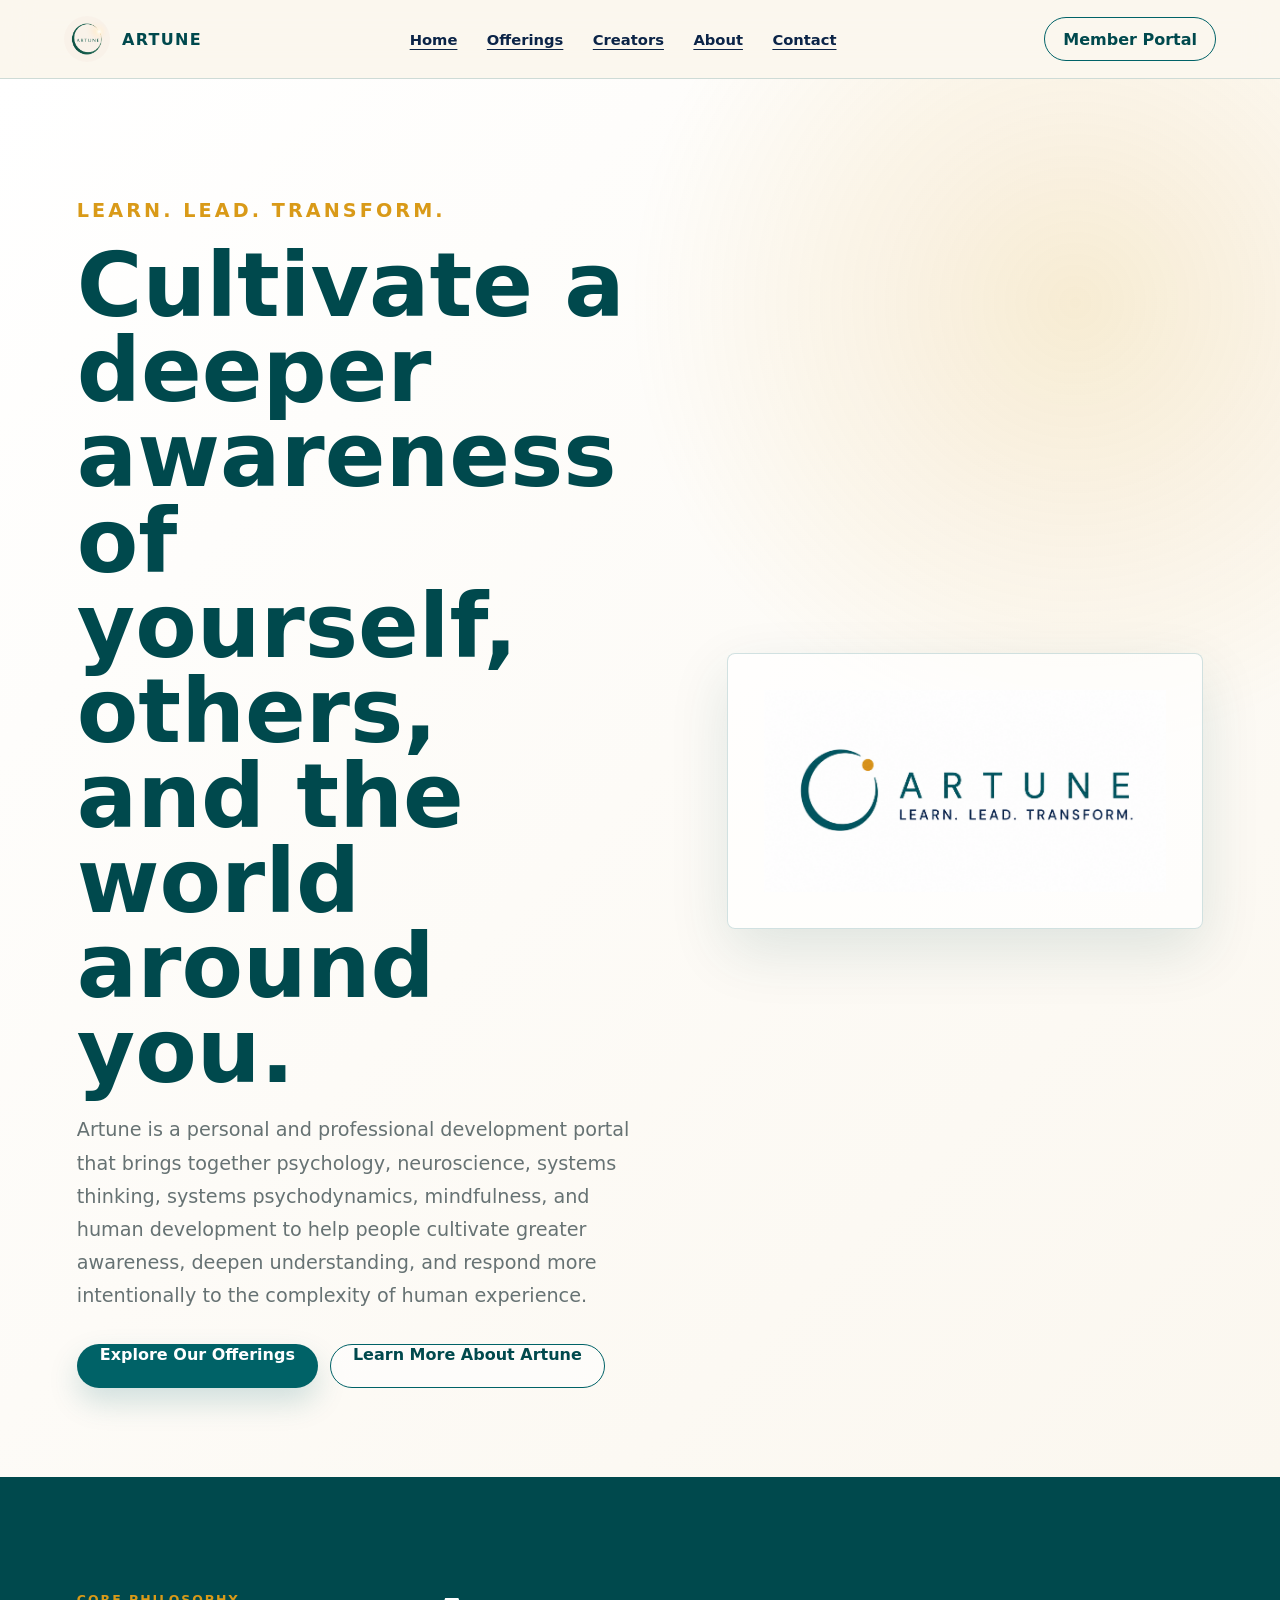
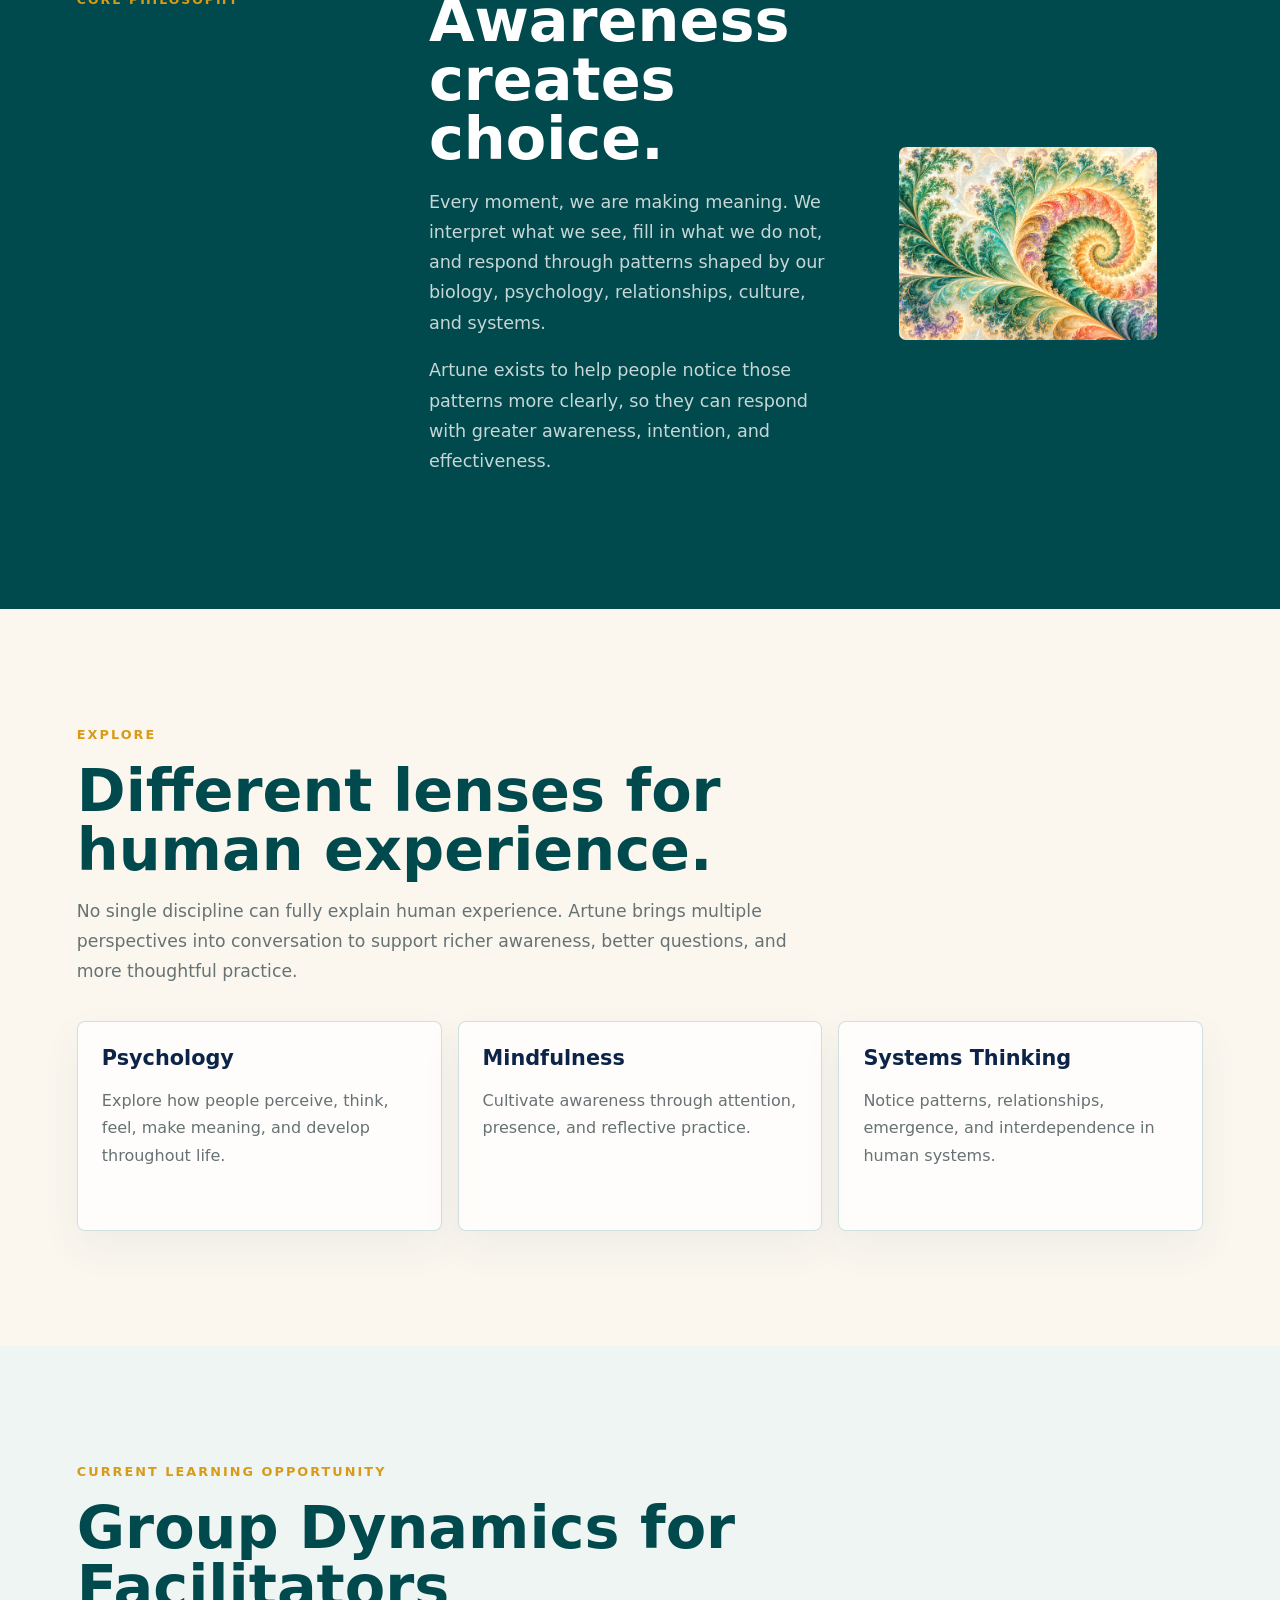
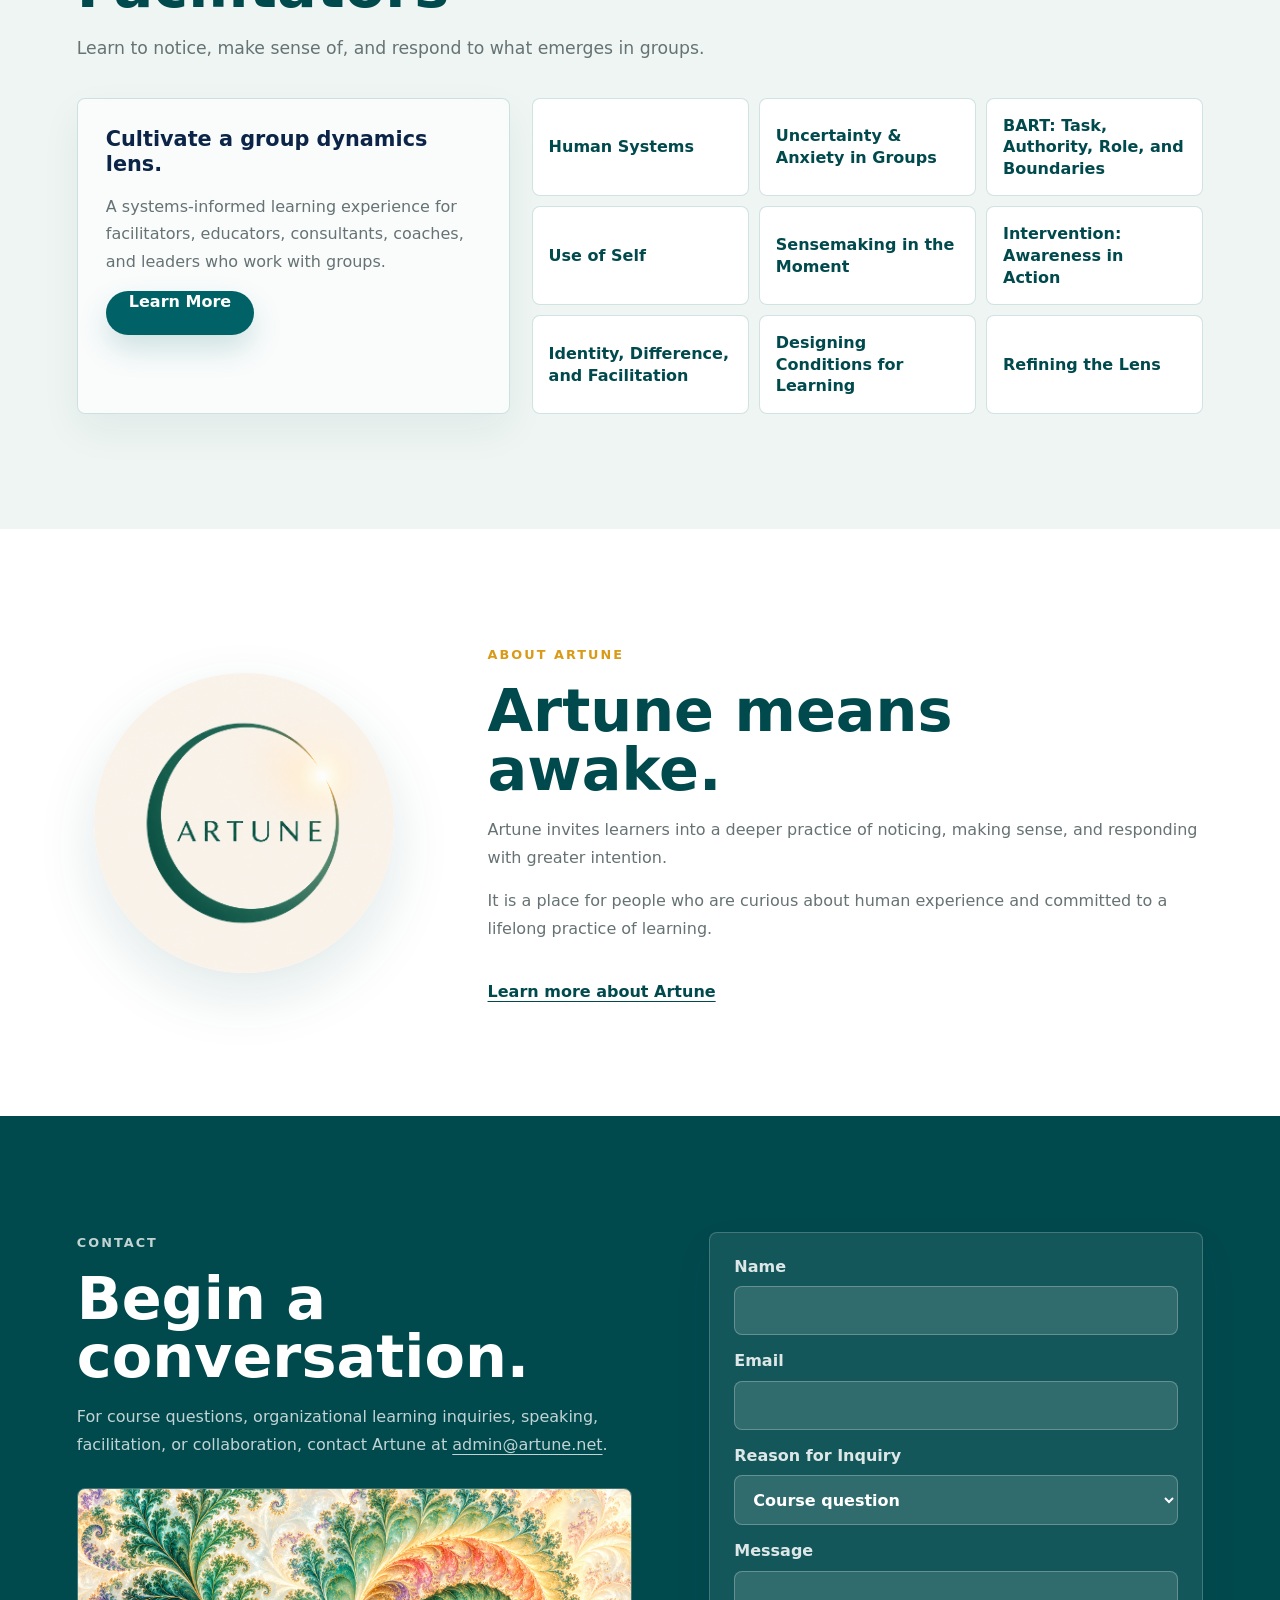
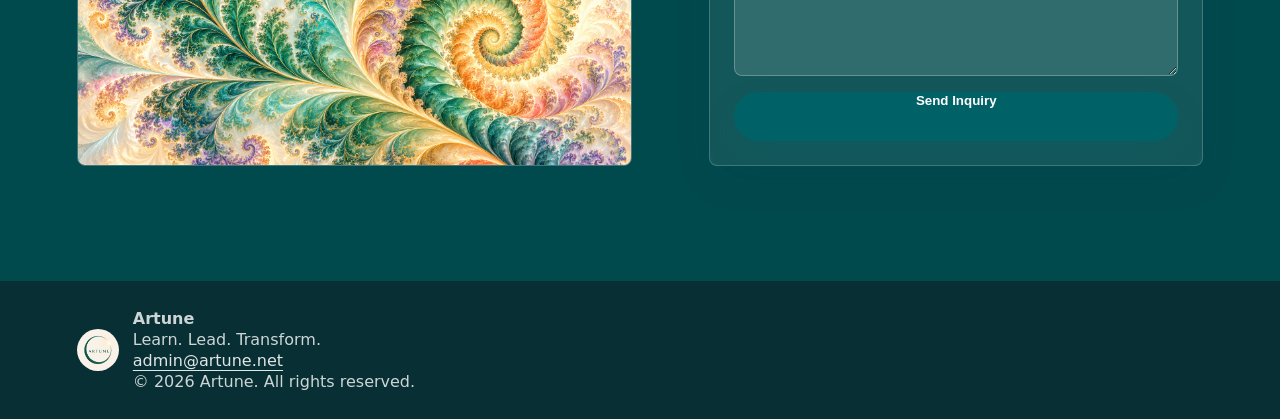
==== commit fa8b7e7a: "Add files via upload" ====
--- a/index.html
+++ b/index.html
@@ -67,7 +67,7 @@
               can respond with greater awareness, intention, and effectiveness.
             </p>
           </div>
-          <div class="soft-visual sunrise-visual" aria-hidden="true"><span></span><span></span><span></span></div>
+          <img class="fractal-panel fractal-panel-learning" src="assets/artune-fractal-learning.png" alt="Colorful branching fractal in teal, gold, coral, and violet" loading="lazy" />
         </div>
       </section>
 
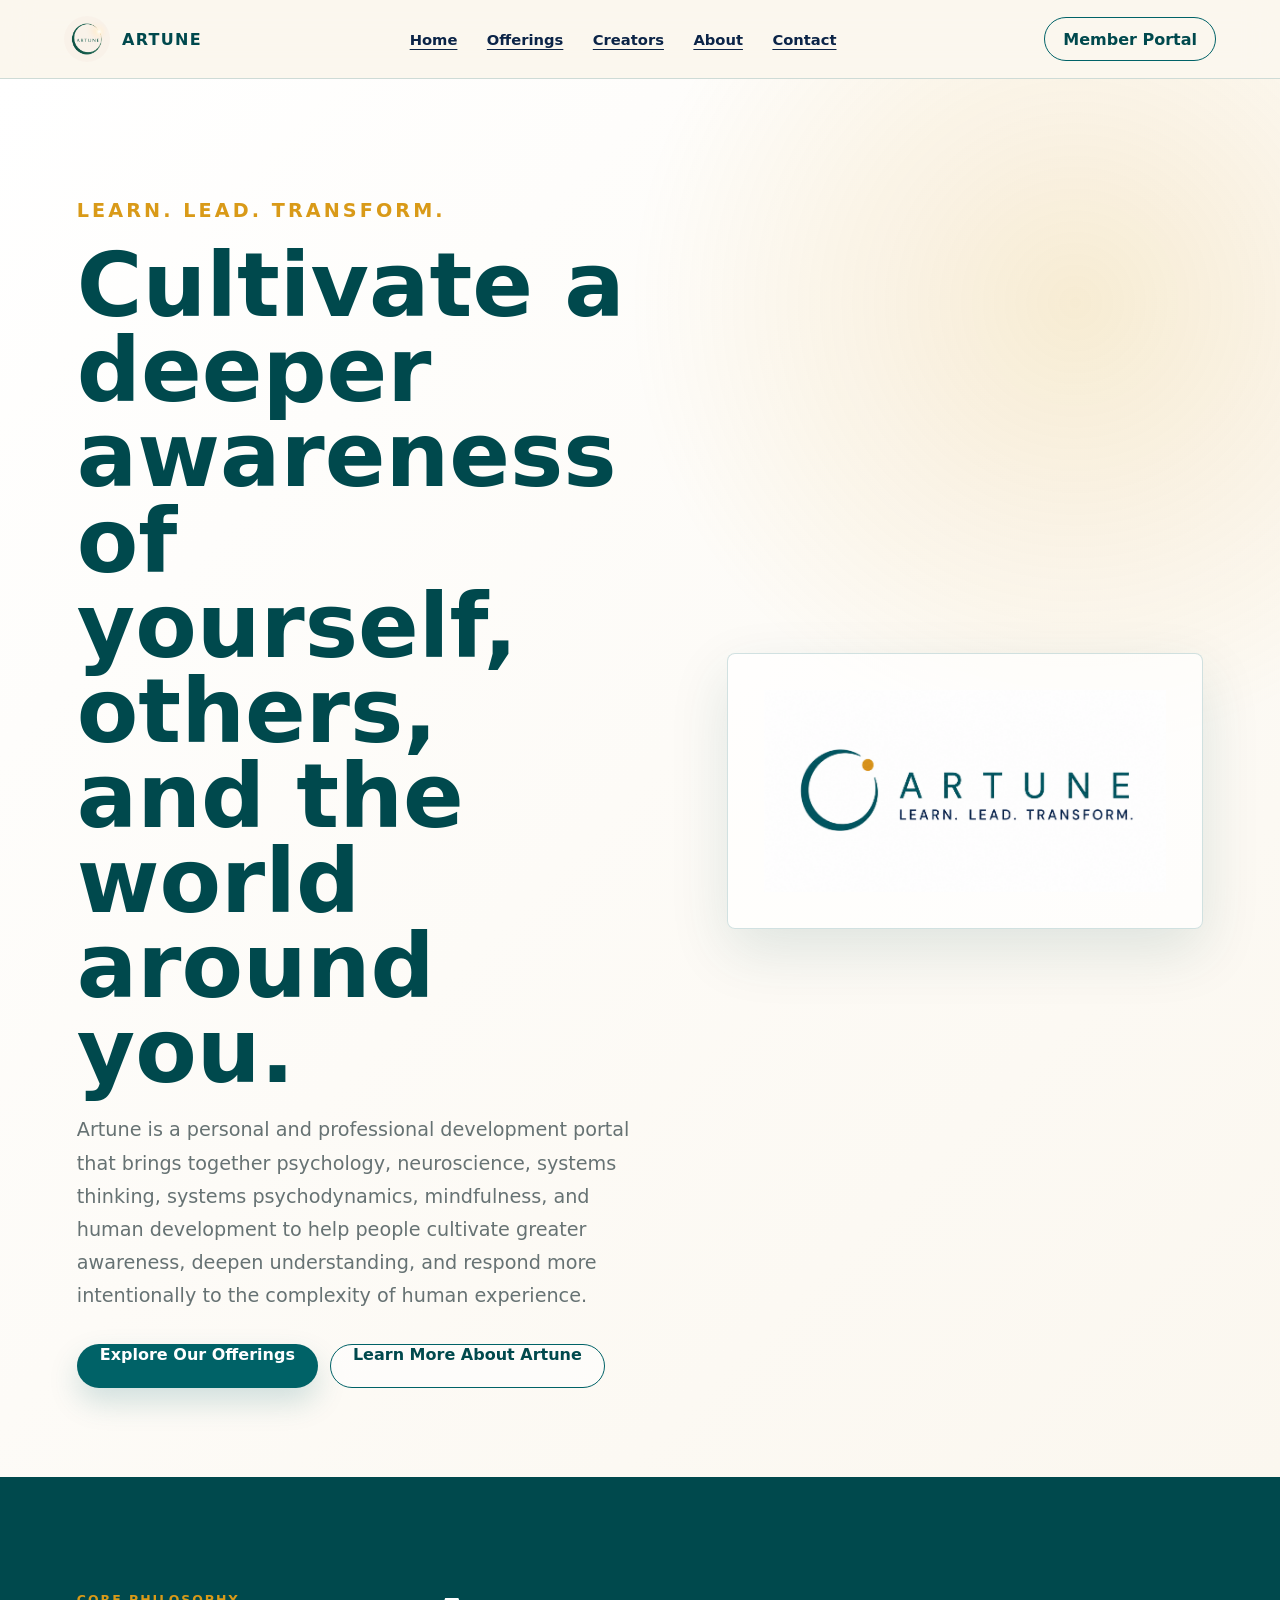
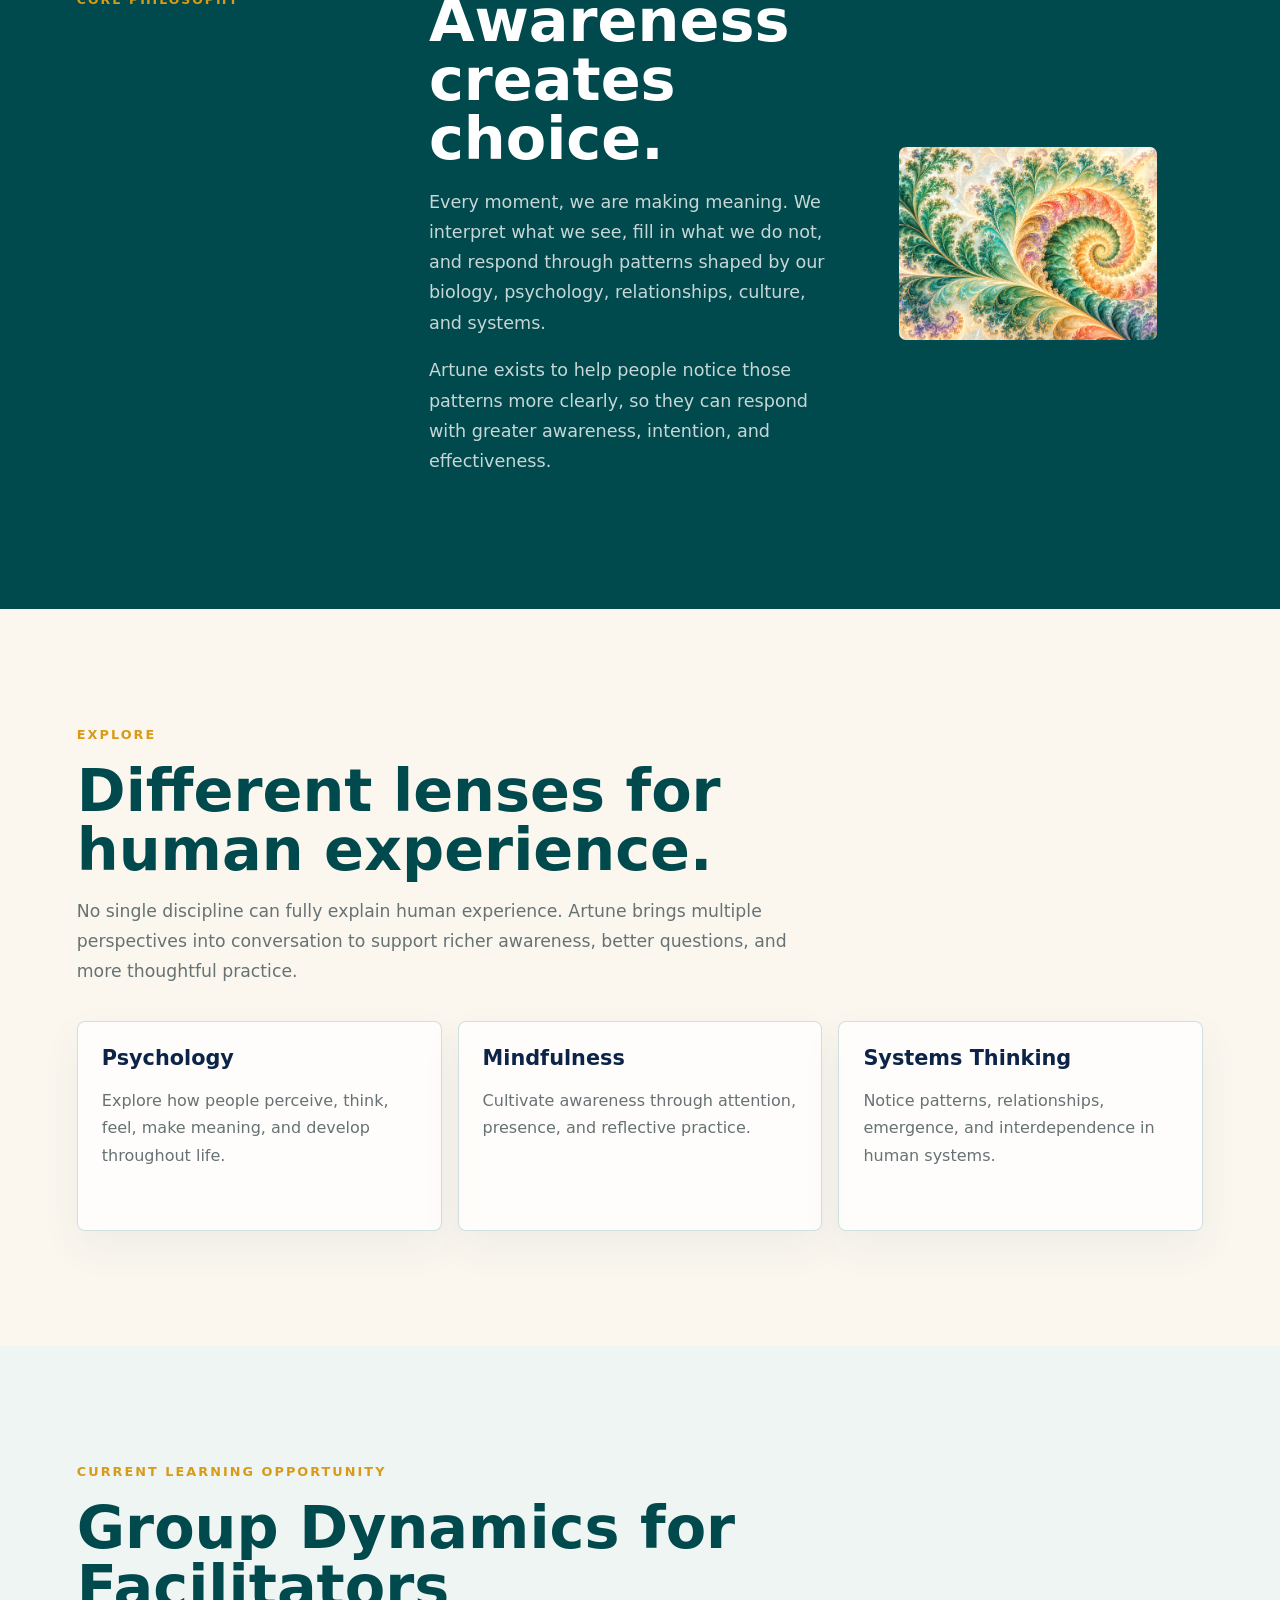
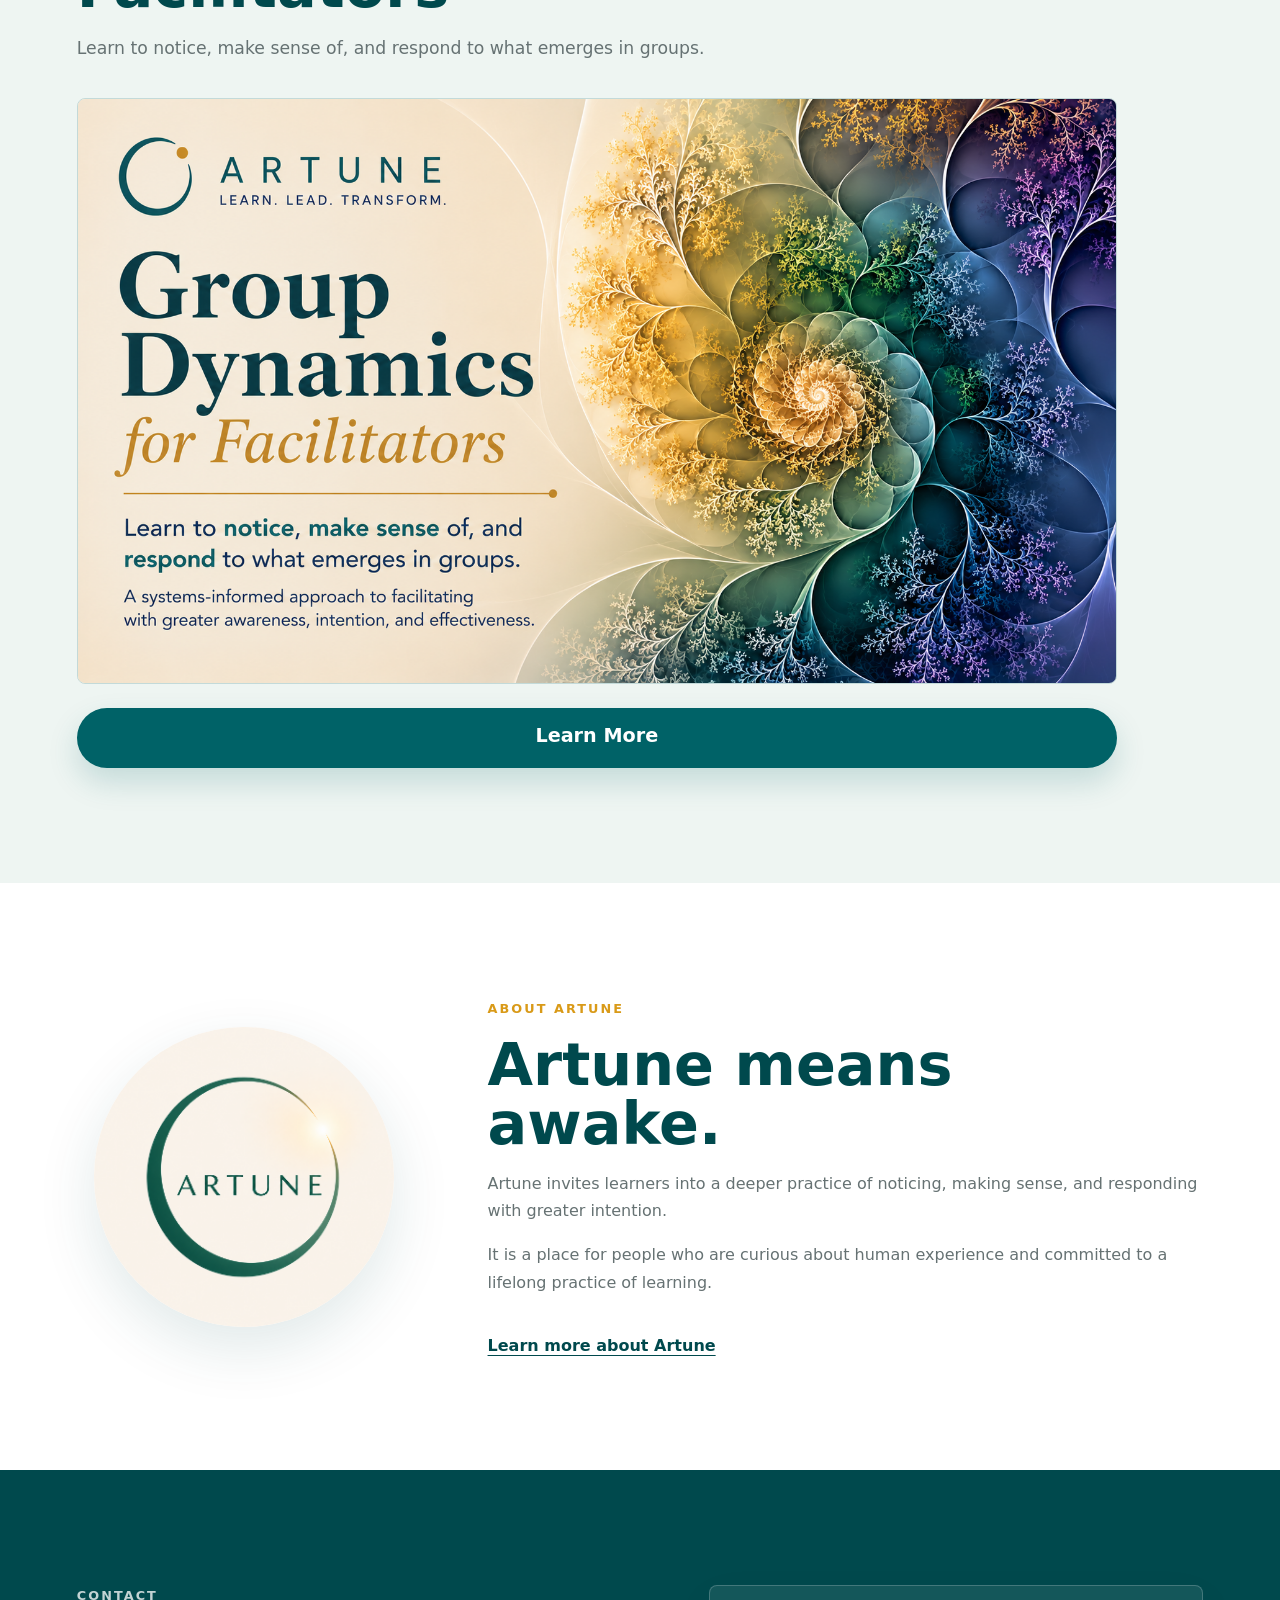
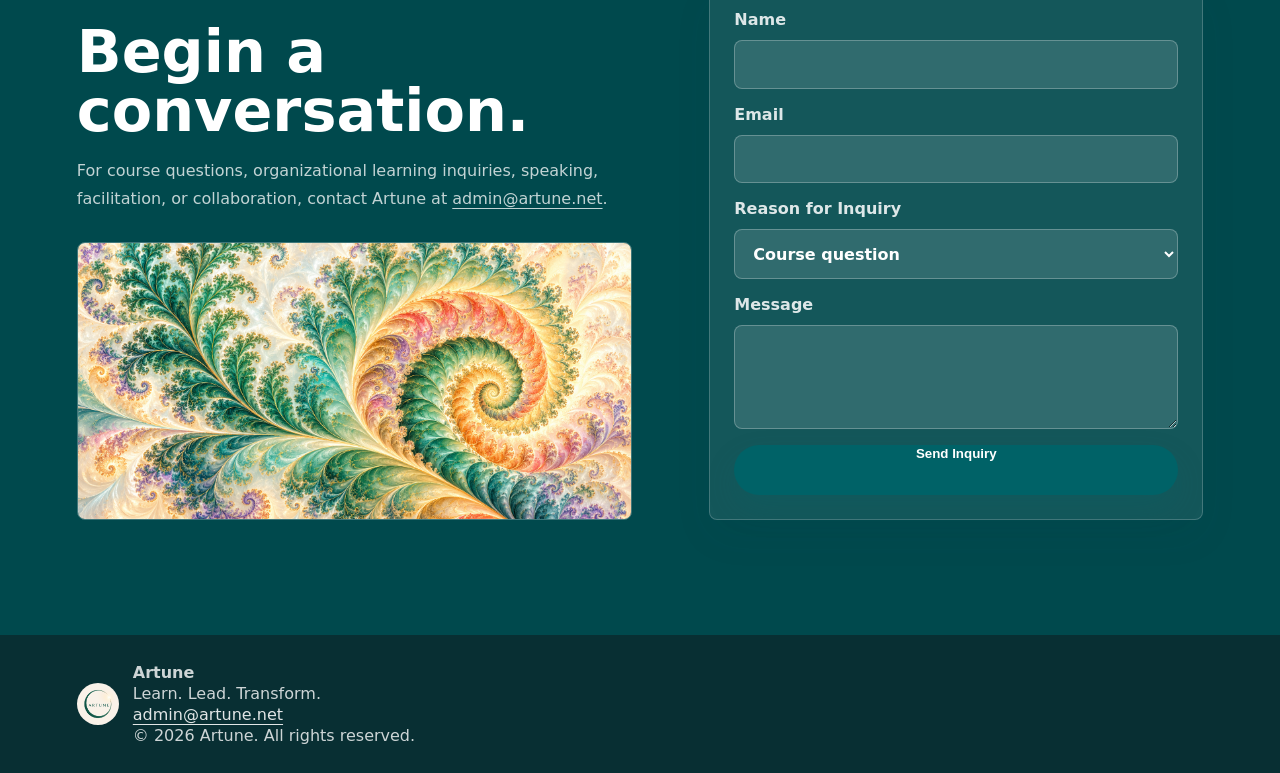
==== commit 4533127b: "Add files via upload" ====
--- a/index.html
+++ b/index.html
@@ -9,6 +9,7 @@
       content="Artune is a personal and professional development portal for awareness, inquiry, mindfulness, systems thinking, and human development."
     />
     <link rel="stylesheet" href="styles.css" />
+    <script defer src="analytics.js"></script>
   </head>
   <body>
     <header class="site-header" data-site-header>
@@ -103,26 +104,9 @@
           <h2>Group Dynamics for Facilitators</h2>
           <p>Learn to notice, make sense of, and respond to what emerges in groups.</p>
         </div>
-        <div class="course-layout">
-          <div class="course-card">
-            <h3>Cultivate a group dynamics lens.</h3>
-            <p>
-              A systems-informed learning experience for facilitators, educators,
-              consultants, coaches, and leaders who work with groups.
-            </p>
-            <a class="button primary" href="/learning/group-dynamics-for-facilitators/">Learn More</a>
-          </div>
-          <div class="module-list" aria-label="Course modules">
-            <span>Human Systems</span>
-            <span>Uncertainty & Anxiety in Groups</span>
-            <span>BART: Task, Authority, Role, and Boundaries</span>
-            <span>Use of Self</span>
-            <span>Sensemaking in the Moment</span>
-            <span>Intervention: Awareness in Action</span>
-            <span>Identity, Difference, and Facilitation</span>
-            <span>Designing Conditions for Learning</span>
-            <span>Refining the Lens</span>
-          </div>
+        <div class="course-preview">
+          <img class="course-preview-image" src="assets/gdf-banner.png" width="1672" height="941" alt="Group Dynamics for Facilitators course infographic" loading="lazy" />
+          <a class="button primary course-learn-more" href="/learning/group-dynamics-for-facilitators/">Learn More</a>
         </div>
       </section>
 
--- a/styles.css
+++ b/styles.css
@@ -873,6 +873,49 @@
   object-position: center;
 }
 
+.course-learn-more {
+  width: 100%;
+  min-height: 60px;
+  padding: 14px 24px;
+  font-size: 1.2rem;
+  line-height: 1.4;
+  text-align: center;
+}
+
+.course-preview {
+  max-width: 1040px;
+}
+
+.course-preview-image {
+  width: 100%;
+  height: auto;
+  margin-bottom: 24px;
+  border: 1px solid var(--line);
+  border-radius: 8px;
+}
+
+.service-actions {
+  display: grid;
+  gap: 14px;
+  width: 100%;
+  margin-top: auto;
+  padding-top: 18px;
+}
+
+.service-actions .consultation-invitation {
+  margin: 0;
+  color: var(--deep-teal);
+  font-weight: 700;
+}
+
+.service-card .service-actions .button {
+  max-width: 100%;
+  margin-top: 0;
+  padding: 12px 18px;
+  text-align: center;
+  line-height: 1.4;
+}
+
 .course-banner-section {
   padding: clamp(28px, 5vw, 64px) clamp(20px, 6vw, 86px) 0;
   background: var(--paper);
@@ -883,6 +926,18 @@
   border: 1px solid var(--line);
   border-radius: 8px;
   box-shadow: var(--shadow);
+}
+
+.course-opening-banner {
+  padding-top: 32px;
+  padding-bottom: 32px;
+  background: var(--white);
+}
+
+.course-opening-banner img {
+  max-width: 1200px;
+  height: auto;
+  margin-inline: auto;
 }
 
 .course-hero-integrated {
@@ -1041,6 +1096,171 @@
 
 .course-enrollment-options {
   margin: 40px 0;
+}
+
+.course-curriculum {
+  margin: 0;
+}
+
+.course-discovery-heading {
+  padding: 48px clamp(20px, 6vw, 86px) 24px;
+  background: var(--white);
+}
+
+.course-discovery-heading h1 {
+  max-width: 1100px;
+  font-size: 3.25rem;
+  line-height: 1.08;
+}
+
+.course-discovery-heading p {
+  max-width: 760px;
+  margin: 18px 0 0;
+  font-size: 1.1rem;
+}
+
+.course-curriculum-visual {
+  padding-top: 24px;
+  padding-bottom: 64px;
+}
+
+.course-curriculum-visual .section-heading {
+  margin-bottom: 24px;
+}
+
+.course-curriculum-visual .curriculum-list article {
+  padding: 0;
+  overflow: hidden;
+}
+
+.module-image {
+  display: block;
+  width: 100%;
+  height: auto;
+  aspect-ratio: auto;
+}
+
+.module-card-copy {
+  padding: 22px;
+}
+
+.module-number {
+  margin: 0 0 10px;
+  color: var(--teal);
+  font-size: 0.8rem;
+  font-weight: 800;
+  text-transform: uppercase;
+}
+
+.module-card-copy > p:last-child {
+  margin-bottom: 0;
+}
+
+.identity-description {
+  margin-top: 18px;
+  color: var(--muted);
+  font-size: 0.95rem;
+  line-height: 1.6;
+}
+
+.identity-description summary,
+.course-image-credits summary {
+  color: var(--deep-teal);
+  font-weight: 700;
+  cursor: pointer;
+}
+
+.course-introduction {
+  margin-bottom: 44px;
+}
+
+.course-introduction h2 {
+  font-size: 2rem;
+  line-height: 1.15;
+}
+
+.course-image-credits {
+  padding: 28px clamp(20px, 6vw, 86px);
+  border-top: 1px solid var(--line);
+  background: var(--white);
+}
+
+.course-image-credits ol {
+  max-width: 1000px;
+  color: var(--muted);
+  line-height: 1.65;
+  padding-left: 24px;
+}
+
+.course-image-credits li {
+  margin: 14px 0;
+}
+
+.course-image-credits a {
+  color: var(--deep-teal);
+  text-decoration: underline;
+  text-underline-offset: 3px;
+}
+
+@media (max-width: 620px) {
+  .course-discovery-heading {
+    padding: 32px 18px 20px;
+  }
+
+  .course-discovery-heading h1 {
+    font-size: 2.25rem;
+  }
+
+  .course-curriculum-visual {
+    padding-top: 20px;
+    padding-bottom: 40px;
+  }
+}
+
+.course-curriculum h2 {
+  font-size: 2rem;
+  line-height: 1.15;
+}
+
+.curriculum-list {
+  display: grid;
+  grid-template-columns: repeat(3, minmax(0, 1fr));
+  gap: 18px;
+}
+
+.curriculum-list article {
+  min-width: 0;
+  padding: 24px;
+  border: 1px solid var(--line);
+  border-radius: 8px;
+  background: var(--white);
+}
+
+.curriculum-list h3 {
+  color: var(--deep-teal);
+  font-size: 1.35rem;
+  line-height: 1.3;
+}
+
+.curriculum-list .module-question {
+  margin: 16px 0 10px;
+  color: var(--navy);
+}
+
+.curriculum-list article > p:last-child {
+  margin-bottom: 0;
+}
+
+@media (max-width: 980px) {
+  .curriculum-list {
+    grid-template-columns: repeat(2, minmax(0, 1fr));
+  }
+}
+
+@media (max-width: 620px) {
+  .curriculum-list {
+    grid-template-columns: minmax(0, 1fr);
+  }
 }
 
 .course-enrollment-options > h2 {
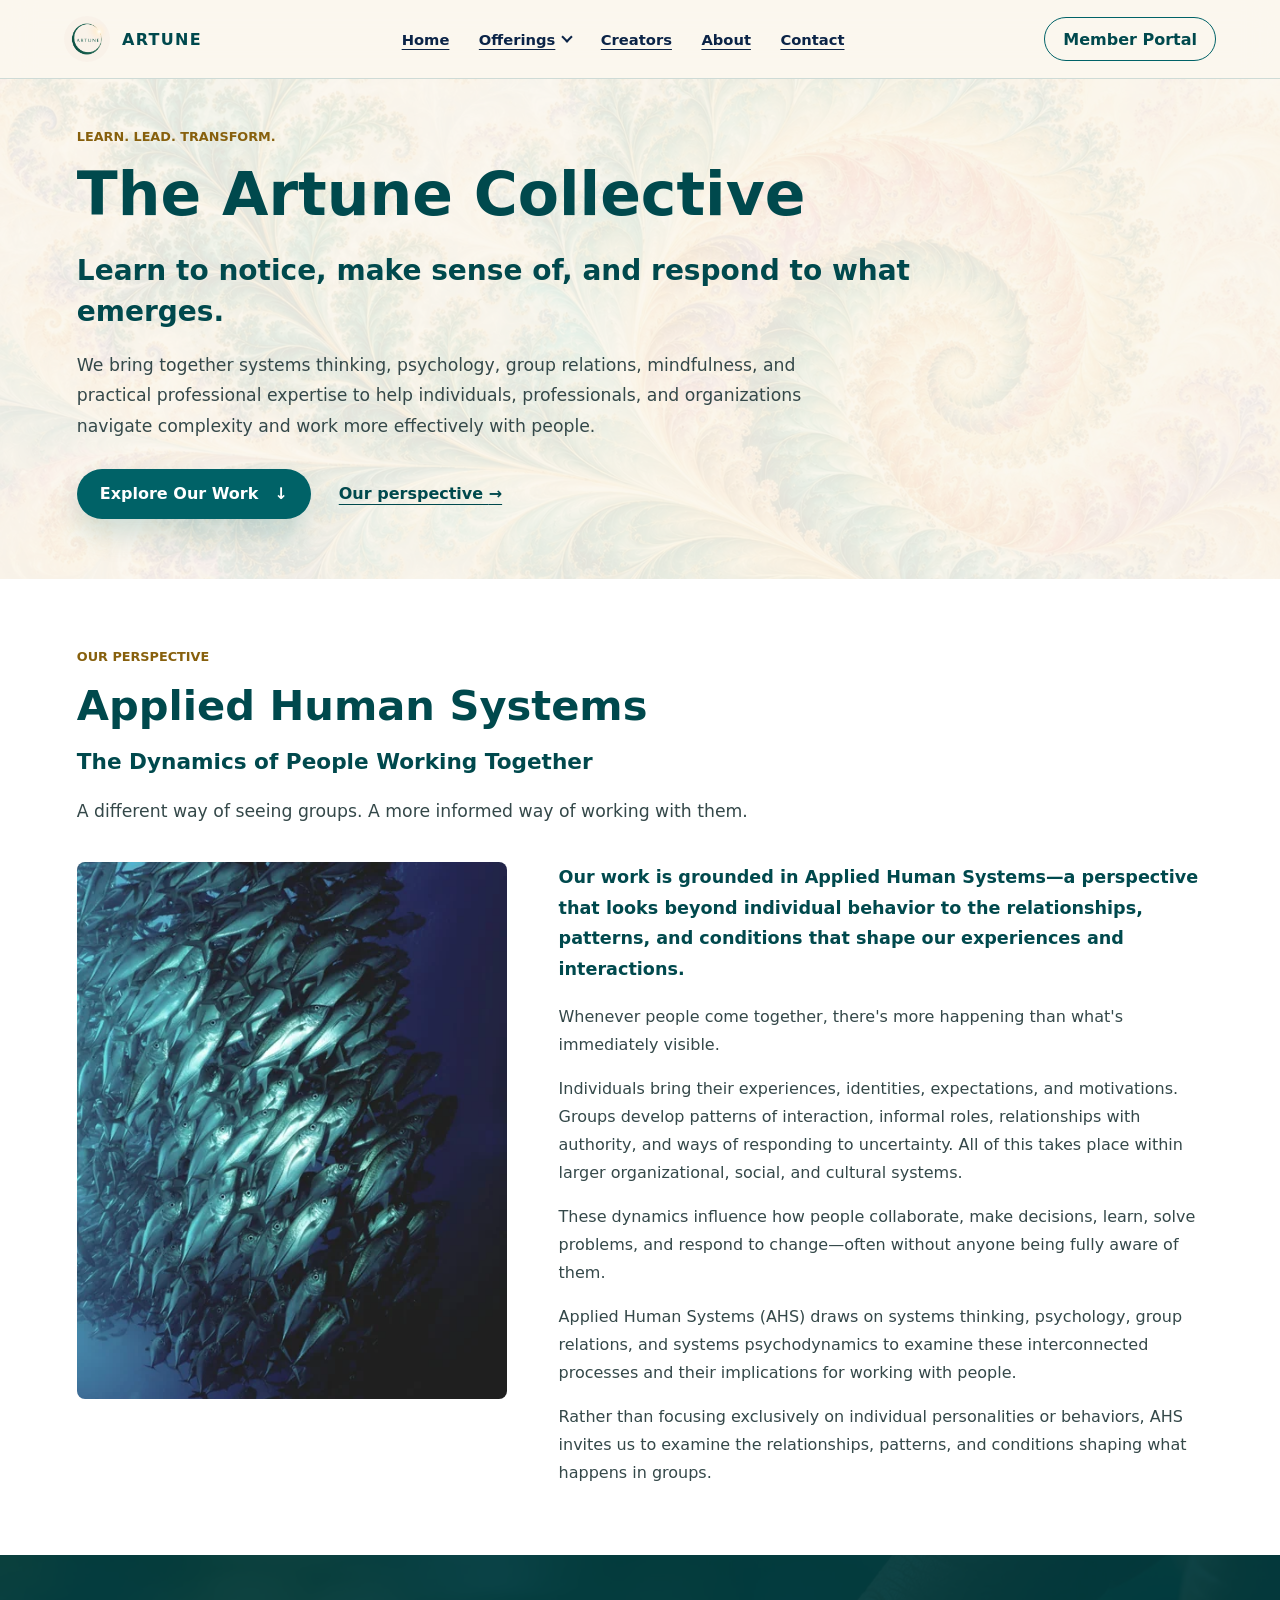
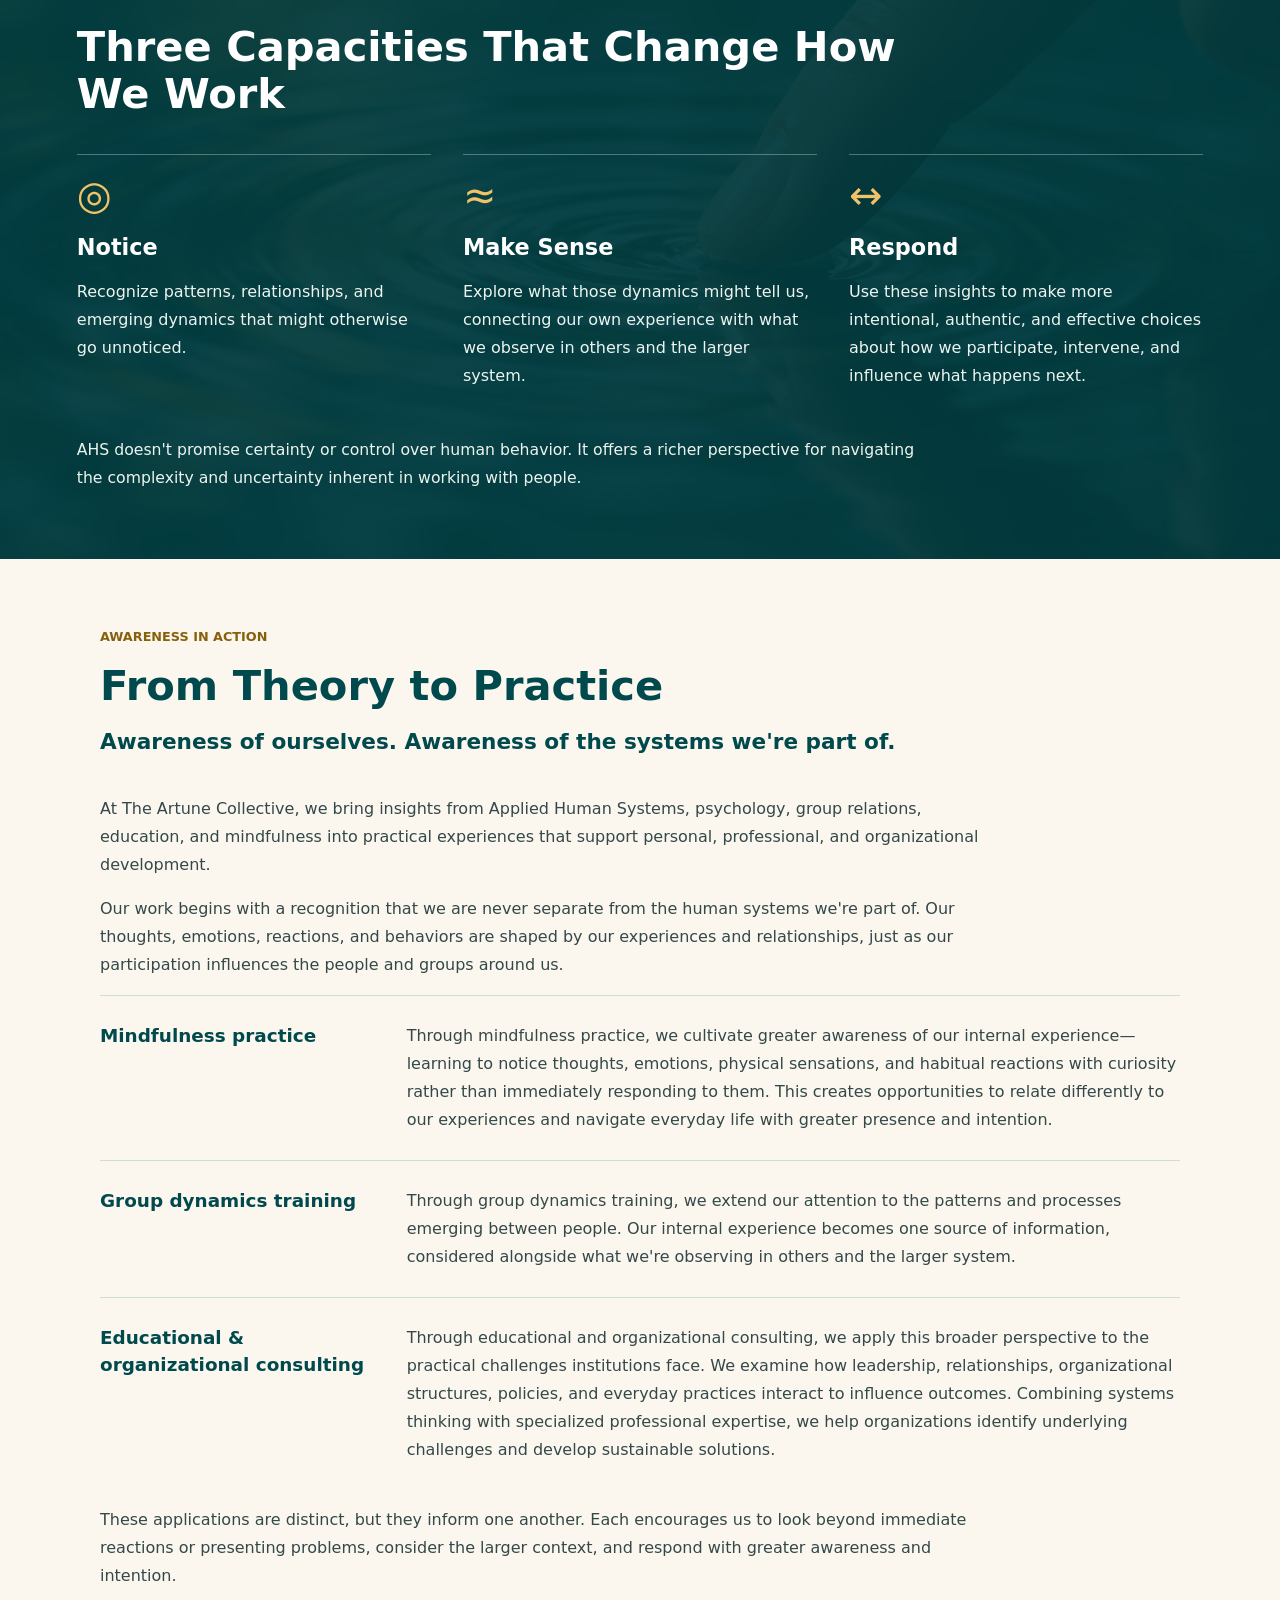
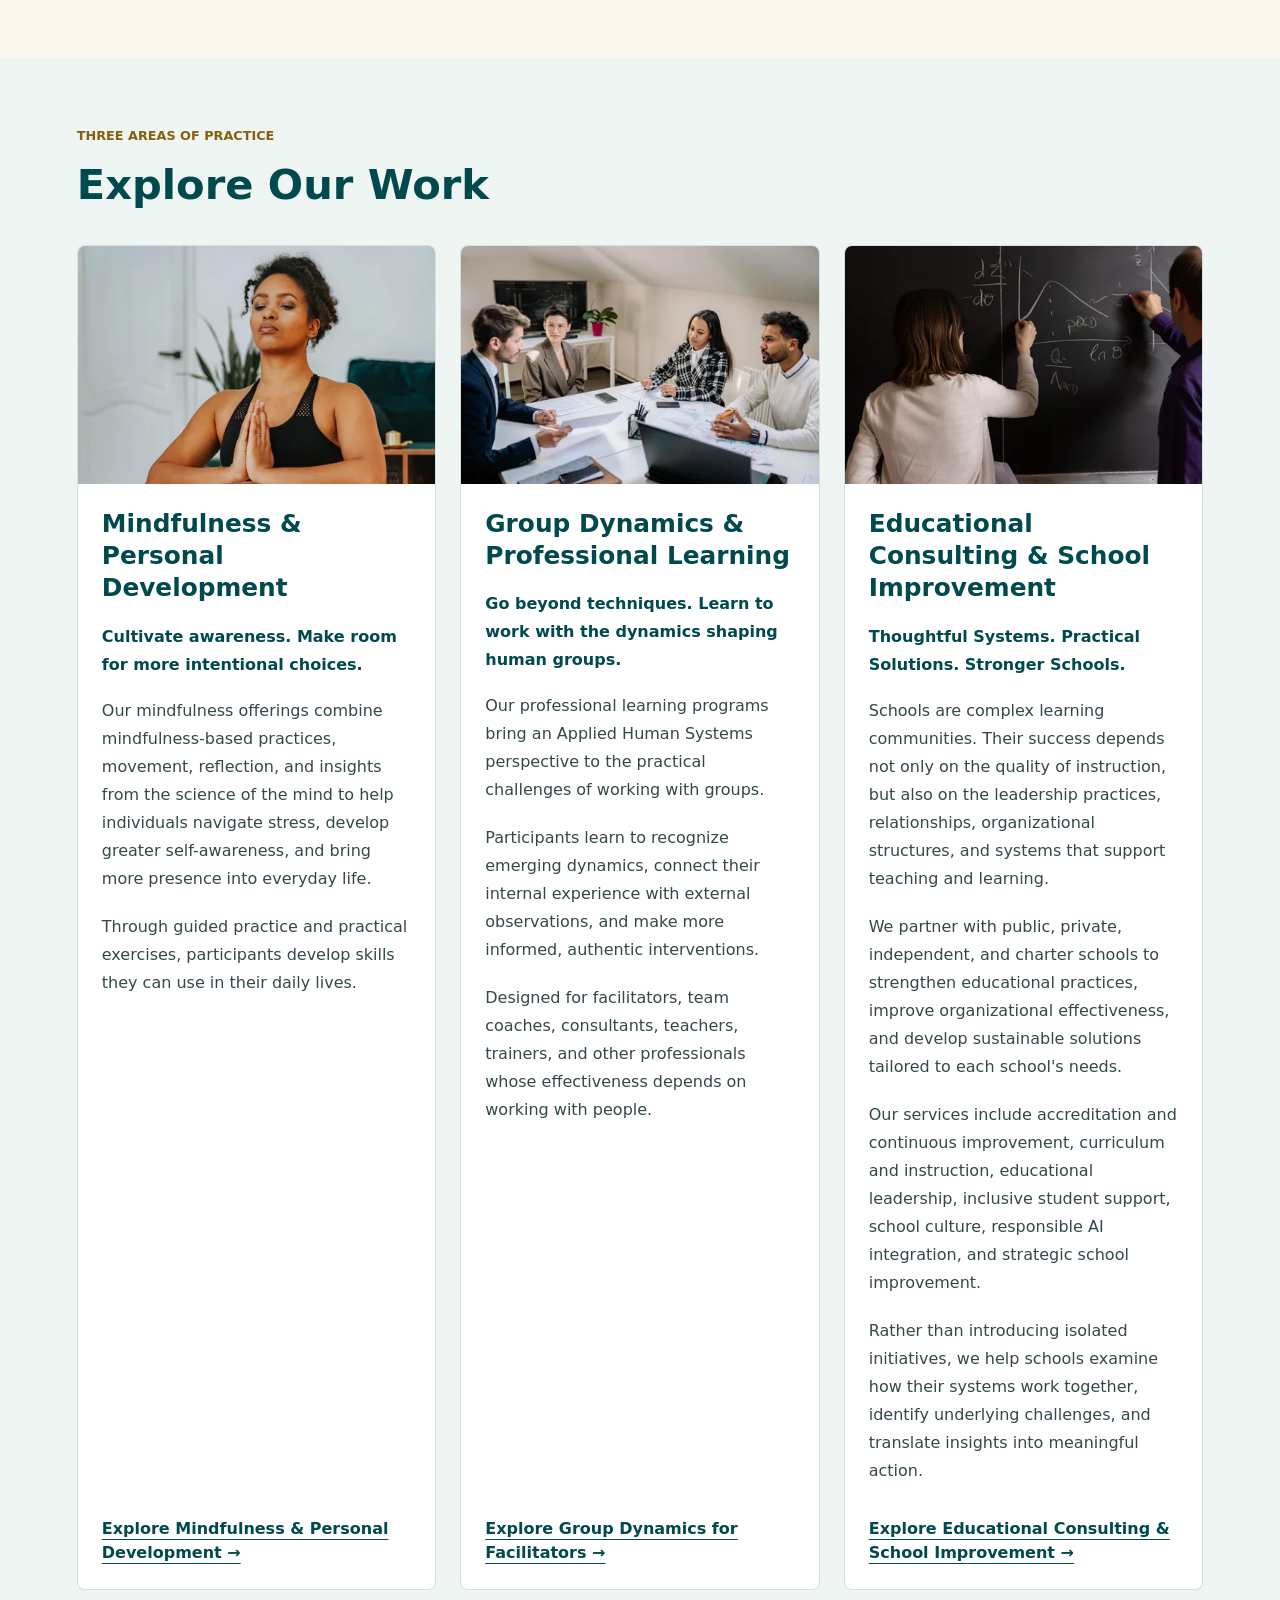
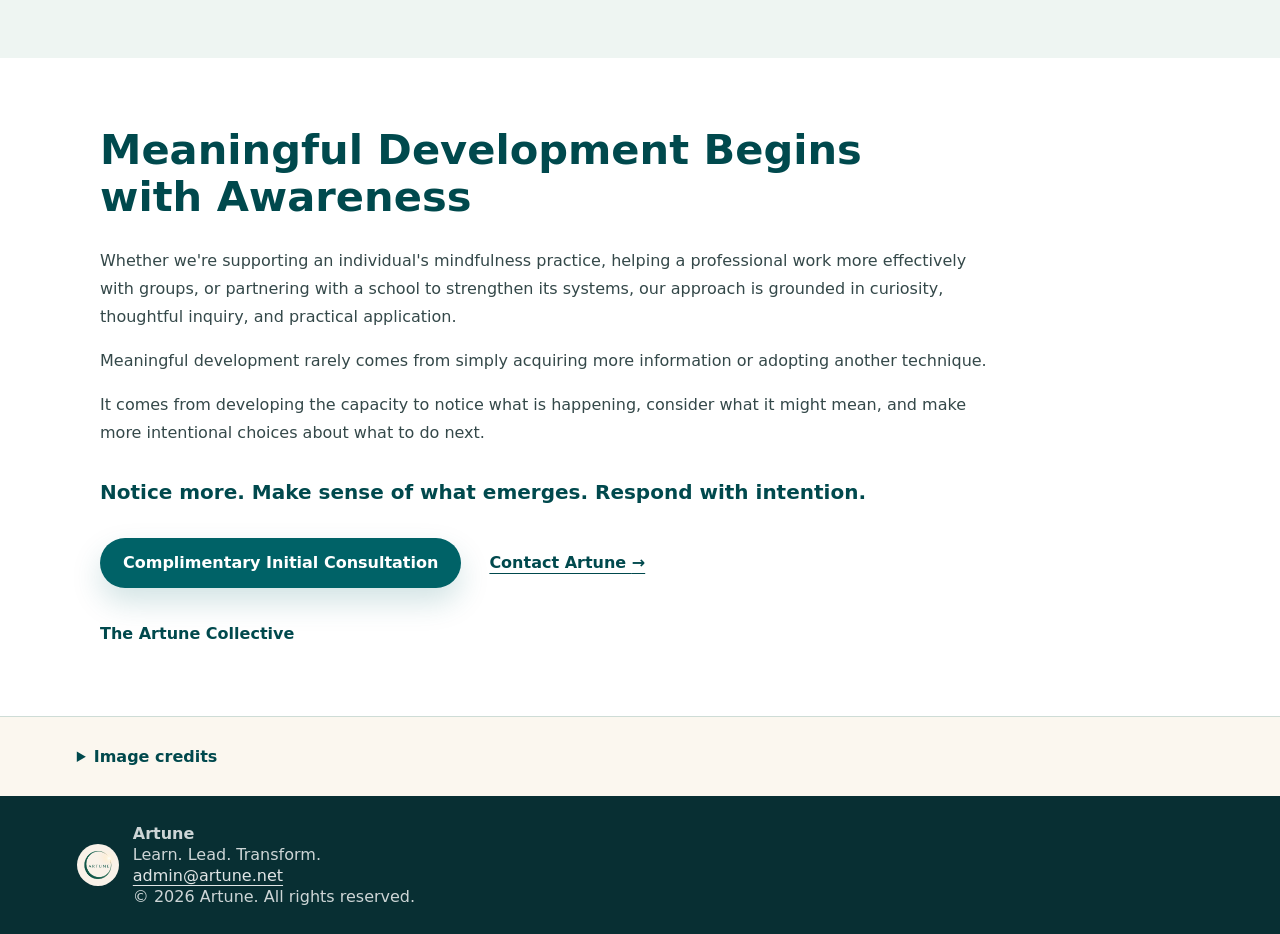
==== commit 020ba0ba: "Add files via upload" ====
--- a/index.html
+++ b/index.html
@@ -3,15 +3,18 @@
   <head>
     <meta charset="utf-8" />
     <meta name="viewport" content="width=device-width, initial-scale=1" />
-    <title>Artune | Learn. Lead. Transform.</title>
+    <title>The Artune Collective | Applied Human Systems</title>
     <meta
       name="description"
-      content="Artune is a personal and professional development portal for awareness, inquiry, mindfulness, systems thinking, and human development."
+      content="The Artune Collective brings Applied Human Systems to mindfulness and personal development, group dynamics and professional learning, and educational consulting and school improvement."
     />
     <link rel="stylesheet" href="styles.css" />
+    <link rel="stylesheet" href="navigation.css" />
+    <link rel="stylesheet" href="homepage.css" />
     <script defer src="analytics.js"></script>
+    <script defer src="navigation.js"></script>
   </head>
-  <body>
+  <body class="collective-home">
     <header class="site-header" data-site-header>
       <a class="brand" href="/" aria-label="Artune home">
         <img src="assets/artune-symbol.png" alt="" />
@@ -19,7 +22,14 @@
       </a>
       <nav class="nav-links" id="primary-navigation" aria-label="Main navigation">
         <a href="/">Home</a>
-        <a href="/learning/">Offerings</a>
+        <details class="offerings-menu">
+          <summary>Offerings</summary>
+          <div class="offerings-submenu">
+            <a href="/learning/">Personal &amp; Professional Development</a>
+            <a href="/consulting/">Consulting &amp; Coaching</a>
+            <a href="/events/">Events</a>
+          </div>
+        </details>
         <a href="/creators/">Creators</a>
         <a href="/about/">About</a>
         <a href="/contact/">Contact</a>
@@ -31,145 +41,166 @@
       </button>
     </header>
 
-    <main>
-      <section class="hero">
-        <div class="hero-copy">
-          <p class="kicker">Learn. Lead. Transform.</p>
-          <h1>Cultivate a deeper awareness of yourself, others, and the world around you.</h1>
-          <p>
-            Artune is a personal and professional development portal that brings
-            together psychology, neuroscience, systems thinking, systems
-            psychodynamics, mindfulness, and human development to help people
-            cultivate greater awareness, deepen understanding, and respond more
-            intentionally to the complexity of human experience.
-          </p>
-          <div class="hero-actions">
-            <a class="button primary" href="/learning/">Explore Our Offerings</a>
-            <a class="button secondary" href="/about/">Learn More About Artune</a>
-          </div>
-        </div>
-        <div class="hero-logo">
-          <img src="assets/artune-stylized.png" alt="Artune. Learn. Lead. Transform." />
-        </div>
-      </section>
-
-      <section class="philosophy section-band">
-        <div class="section-label">Core Philosophy</div>
-        <div class="philosophy-content">
-          <div>
-            <h2>Awareness creates choice.</h2>
-            <p>
-              Every moment, we are making meaning. We interpret what we see, fill in
-              what we do not, and respond through patterns shaped by our biology,
-              psychology, relationships, culture, and systems.
-            </p>
-            <p>
-              Artune exists to help people notice those patterns more clearly, so they
-              can respond with greater awareness, intention, and effectiveness.
-            </p>
-          </div>
-          <img class="fractal-panel fractal-panel-learning" src="assets/artune-fractal-learning.png" alt="Colorful branching fractal in teal, gold, coral, and violet" loading="lazy" />
-        </div>
-      </section>
-
-      <section class="section">
-        <div class="section-heading">
-          <p class="kicker">Explore</p>
-          <h2>Different lenses for human experience.</h2>
-          <p>
-            No single discipline can fully explain human experience. Artune brings
-            multiple perspectives into conversation to support richer awareness,
-            better questions, and more thoughtful practice.
-          </p>
-        </div>
-        <div class="domain-grid">
-          <article>
-            <h3>Psychology</h3>
-            <p>Explore how people perceive, think, feel, make meaning, and develop throughout life.</p>
-          </article>
-          <article>
-            <h3>Mindfulness</h3>
-            <p>Cultivate awareness through attention, presence, and reflective practice.</p>
-          </article>
-          <article>
-            <h3>Systems Thinking</h3>
-            <p>Notice patterns, relationships, emergence, and interdependence in human systems.</p>
-          </article>
-        </div>
-      </section>
-
-      <section class="section course-section">
-        <div class="section-heading">
-          <p class="kicker">Current Learning Opportunity</p>
-          <h2>Group Dynamics for Facilitators</h2>
-          <p>Learn to notice, make sense of, and respond to what emerges in groups.</p>
-        </div>
-        <div class="course-preview">
-          <img class="course-preview-image" src="assets/gdf-banner.png" width="1672" height="941" alt="Group Dynamics for Facilitators course infographic" loading="lazy" />
-          <a class="button primary course-learn-more" href="/learning/group-dynamics-for-facilitators/">Learn More</a>
-        </div>
-      </section>
-
-      <section class="section about">
-        <div class="about-logo">
-          <img src="assets/artune-symbol.png" alt="Artune symbol" />
-        </div>
-        <div>
-          <p class="kicker">About Artune</p>
-          <h2>Artune means awake.</h2>
-          <p>
-            Artune invites learners into a deeper practice of noticing, making
-            sense, and responding with greater intention.
-          </p>
-          <p>
-            It is a place for people who are curious about human experience and
-            committed to a lifelong practice of learning.
-          </p>
-          <a class="text-link" href="/about/">Learn more about Artune</a>
-        </div>
-      </section>
-
-      <section class="section contact">
-        <div>
-          <p class="kicker">Contact</p>
-          <h2>Begin a conversation.</h2>
-          <p>
-            For course questions, organizational learning inquiries, speaking,
-            facilitation, or collaboration, contact Artune at
-            <a href="mailto:admin@artune.net">admin@artune.net</a>.
-          </p>
-          <img class="fractal-panel fractal-panel-contact" src="assets/artune-fractal-learning.png" alt="Interwoven colorful fractal branches and spirals" loading="lazy" />
-        </div>
-        <form class="contact-form">
-          <label>
-            Name
-            <input type="text" name="name" autocomplete="name" />
-          </label>
-          <label>
-            Email
-            <input type="email" name="email" autocomplete="email" />
-          </label>
-          <label>
-            Reason for Inquiry
-            <select name="reason">
-              <option>Course question</option>
-              <option>Organizational learning inquiry</option>
-              <option>Mindfulness / MBSR</option>
-              <option>Speaking or facilitation</option>
-              <option>Creator / collaborator inquiry</option>
-              <option>General question</option>
-            </select>
-          </label>
-          <label>
-            Message
-            <textarea name="message" rows="4"></textarea>
-          </label>
-          <button class="button primary" type="submit">Send Inquiry</button>
-        </form>
-      </section>
-    </main>
-
-    <footer class="site-footer">
+    <main class="collective-main">
+      <section class="collective-hero" aria-labelledby="collective-title">
+        <div class="home-container">
+          <p class="home-eyebrow">Learn. Lead. Transform.</p>
+          <h1 id="collective-title">The Artune Collective</h1>
+          <p class="collective-tagline">Learn to notice, make sense of, and respond to what emerges.</p>
+          <p class="collective-intro">We bring together systems thinking, psychology, group relations, mindfulness, and practical professional expertise to help individuals, professionals, and organizations navigate complexity and work more effectively with people.</p>
+          <div class="collective-hero-actions">
+            <a class="button primary" href="#our-work">Explore Our Work <span aria-hidden="true">&darr;</span></a>
+            <a class="home-inline-link" href="#applied-human-systems">Our perspective <span aria-hidden="true">&rarr;</span></a>
+          </div>
+        </div>
+      </section>
+
+      <section class="collective-ahs home-band" id="applied-human-systems" aria-labelledby="ahs-title">
+        <div class="home-container">
+          <header class="home-section-heading">
+            <p class="home-eyebrow">Our perspective</p>
+            <h2 id="ahs-title">Applied Human Systems</h2>
+            <p class="home-section-subtitle">The Dynamics of People Working Together</p>
+            <p class="home-lead">A different way of seeing groups. A more informed way of working with them.</p>
+          </header>
+          <div class="home-ahs-grid">
+            <figure class="home-fish-figure">
+              <img src="assets/modules/01-human-systems-960.webp"
+                srcset="assets/modules/01-human-systems-480.webp 480w, assets/modules/01-human-systems-960.webp 960w, assets/modules/01-human-systems-1440.webp 1440w"
+                sizes="(max-width: 800px) calc(100vw - 40px), 480px"
+                width="960" height="1440" alt="A school of fish forming a coordinated pattern underwater." loading="lazy" decoding="async" />
+            </figure>
+            <div class="home-ahs-copy">
+              <p class="home-emphasis">Our work is grounded in Applied Human Systems&mdash;a perspective that looks beyond individual behavior to the relationships, patterns, and conditions that shape our experiences and interactions.</p>
+              <p>Whenever people come together, there's more happening than what's immediately visible.</p>
+              <p>Individuals bring their experiences, identities, expectations, and motivations. Groups develop patterns of interaction, informal roles, relationships with authority, and ways of responding to uncertainty. All of this takes place within larger organizational, social, and cultural systems.</p>
+              <p>These dynamics influence how people collaborate, make decisions, learn, solve problems, and respond to change&mdash;often without anyone being fully aware of them.</p>
+              <p>Applied Human Systems (AHS) draws on systems thinking, psychology, group relations, and systems psychodynamics to examine these interconnected processes and their implications for working with people.</p>
+              <p>Rather than focusing exclusively on individual personalities or behaviors, AHS invites us to examine the relationships, patterns, and conditions shaping what happens in groups.</p>
+            </div>
+          </div>
+        </div>
+      </section>
+
+      <section class="collective-capacities home-band" aria-labelledby="capacities-title">
+        <div class="home-container">
+          <header class="home-section-heading">
+            <h2 id="capacities-title">Three Capacities That Change How We Work</h2>
+          </header>
+          <div class="home-capacities-grid">
+            <article>
+              <span class="capacity-mark" aria-hidden="true">&#9678;</span>
+              <h3>Notice</h3>
+              <p>Recognize patterns, relationships, and emerging dynamics that might otherwise go unnoticed.</p>
+            </article>
+            <article>
+              <span class="capacity-mark" aria-hidden="true">&#8776;</span>
+              <h3>Make Sense</h3>
+              <p>Explore what those dynamics might tell us, connecting our own experience with what we observe in others and the larger system.</p>
+            </article>
+            <article>
+              <span class="capacity-mark" aria-hidden="true">&#8596;</span>
+              <h3>Respond</h3>
+              <p>Use these insights to make more intentional, authentic, and effective choices about how we participate, intervene, and influence what happens next.</p>
+            </article>
+          </div>
+          <p class="home-capacities-note">AHS doesn't promise certainty or control over human behavior. It offers a richer perspective for navigating the complexity and uncertainty inherent in working with people.</p>
+        </div>
+      </section>
+
+      <section class="collective-practice home-band" aria-labelledby="practice-title">
+        <div class="home-container home-editorial">
+          <header class="home-section-heading">
+            <p class="home-eyebrow">Awareness in action</p>
+            <h2 id="practice-title">From Theory to Practice</h2>
+            <p class="home-section-subtitle">Awareness of ourselves. Awareness of the systems we're part of.</p>
+          </header>
+          <div class="home-practice-intro">
+            <p>At The Artune Collective, we bring insights from Applied Human Systems, psychology, group relations, education, and mindfulness into practical experiences that support personal, professional, and organizational development.</p>
+            <p>Our work begins with a recognition that we are never separate from the human systems we're part of. Our thoughts, emotions, reactions, and behaviors are shaped by our experiences and relationships, just as our participation influences the people and groups around us.</p>
+          </div>
+          <div class="home-practice-applications">
+            <div><h3>Mindfulness practice</h3><p>Through mindfulness practice, we cultivate greater awareness of our internal experience&mdash;learning to notice thoughts, emotions, physical sensations, and habitual reactions with curiosity rather than immediately responding to them. This creates opportunities to relate differently to our experiences and navigate everyday life with greater presence and intention.</p></div>
+            <div><h3>Group dynamics training</h3><p>Through group dynamics training, we extend our attention to the patterns and processes emerging between people. Our internal experience becomes one source of information, considered alongside what we're observing in others and the larger system.</p></div>
+            <div><h3>Educational &amp; organizational consulting</h3><p>Through educational and organizational consulting, we apply this broader perspective to the practical challenges institutions face. We examine how leadership, relationships, organizational structures, policies, and everyday practices interact to influence outcomes. Combining systems thinking with specialized professional expertise, we help organizations identify underlying challenges and develop sustainable solutions.</p></div>
+          </div>
+          <p class="home-practice-conclusion">These applications are distinct, but they inform one another. Each encourages us to look beyond immediate reactions or presenting problems, consider the larger context, and respond with greater awareness and intention.</p>
+        </div>
+      </section>
+
+      <section class="collective-work home-band" id="our-work" aria-labelledby="work-title">
+        <div class="home-container">
+          <header class="home-section-heading">
+            <p class="home-eyebrow">Three areas of practice</p>
+            <h2 id="work-title">Explore Our Work</h2>
+          </header>
+          <div class="home-work-grid">
+            <article class="home-work-card">
+              <img class="home-work-image home-work-image-mindfulness" src="assets/home/mindfulness-960.webp"
+                srcset="assets/home/mindfulness-480.webp 480w, assets/home/mindfulness-960.webp 960w"
+                sizes="(max-width: 800px) calc(100vw - 40px), (max-width: 1100px) 480px, 400px"
+                width="960" height="640" alt="A woman practicing seated mindfulness at home." loading="lazy" decoding="async" />
+              <div class="home-work-copy">
+                <h3>Mindfulness &amp; Personal Development</h3>
+                <p class="home-work-benefit">Cultivate awareness. Make room for more intentional choices.</p>
+                <p>Our mindfulness offerings combine mindfulness-based practices, movement, reflection, and insights from the science of the mind to help individuals navigate stress, develop greater self-awareness, and bring more presence into everyday life.</p>
+                <p>Through guided practice and practical exercises, participants develop skills they can use in their daily lives.</p>
+                <a class="home-work-link" href="/creators/#shakeh-offerings-title">Explore Mindfulness &amp; Personal Development &rarr;</a>
+              </div>
+            </article>
+            <article class="home-work-card">
+              <img class="home-work-image " src="assets/home/group-learning-960.webp"
+                srcset="assets/home/group-learning-480.webp 480w, assets/home/group-learning-960.webp 960w"
+                sizes="(max-width: 800px) calc(100vw - 40px), (max-width: 1100px) 480px, 400px"
+                width="960" height="640" alt="Professionals listening and discussing their work together around a table." loading="lazy" decoding="async" />
+              <div class="home-work-copy">
+                <h3>Group Dynamics &amp; Professional Learning</h3>
+                <p class="home-work-benefit">Go beyond techniques. Learn to work with the dynamics shaping human groups.</p>
+                <p>Our professional learning programs bring an Applied Human Systems perspective to the practical challenges of working with groups.</p>
+                <p>Participants learn to recognize emerging dynamics, connect their internal experience with external observations, and make more informed, authentic interventions.</p>
+                <p>Designed for facilitators, team coaches, consultants, teachers, trainers, and other professionals whose effectiveness depends on working with people.</p>
+                <a class="home-work-link" href="/learning/group-dynamics-for-facilitators/">Explore Group Dynamics for Facilitators &rarr;</a>
+              </div>
+            </article>
+            <article class="home-work-card">
+              <img class="home-work-image " src="assets/home/school-collaboration-960.webp"
+                srcset="assets/home/school-collaboration-480.webp 480w, assets/home/school-collaboration-960.webp 960w"
+                sizes="(max-width: 800px) calc(100vw - 40px), (max-width: 1100px) 480px, 400px"
+                width="960" height="640" alt="Educators working together on mathematical ideas at a classroom chalkboard." loading="lazy" decoding="async" />
+              <div class="home-work-copy">
+                <h3>Educational Consulting &amp; School Improvement</h3>
+                <p class="home-work-benefit">Thoughtful Systems. Practical Solutions. Stronger Schools.</p>
+                <p>Schools are complex learning communities. Their success depends not only on the quality of instruction, but also on the leadership practices, relationships, organizational structures, and systems that support teaching and learning.</p>
+                <p>We partner with public, private, independent, and charter schools to strengthen educational practices, improve organizational effectiveness, and develop sustainable solutions tailored to each school's needs.</p>
+                <p>Our services include accreditation and continuous improvement, curriculum and instruction, educational leadership, inclusive student support, school culture, responsible AI integration, and strategic school improvement.</p>
+                <p>Rather than introducing isolated initiatives, we help schools examine how their systems work together, identify underlying challenges, and translate insights into meaningful action.</p>
+                <a class="home-work-link" href="/consulting/educational-consulting/">Explore Educational Consulting &amp; School Improvement <span aria-hidden="true">&rarr;</span></a>
+              </div>
+            </article>
+          </div>
+        </div>
+      </section>
+
+      <section class="collective-closing home-band" aria-labelledby="closing-title">
+        <div class="home-container home-editorial">
+          <h2 id="closing-title">Meaningful Development Begins with Awareness</h2>
+          <p>Whether we're supporting an individual's mindfulness practice, helping a professional work more effectively with groups, or partnering with a school to strengthen its systems, our approach is grounded in curiosity, thoughtful inquiry, and practical application.</p>
+          <p>Meaningful development rarely comes from simply acquiring more information or adopting another technique.</p>
+          <p>It comes from developing the capacity to notice what is happening, consider what it might mean, and make more intentional choices about what to do next.</p>
+          <p class="home-closing-line">Notice more. Make sense of what emerges. Respond with intention.</p>
+          <div class="home-closing-actions">
+            <a class="button primary" href="https://Artune.freshlearn.com/checkout/Coaching/99">Complimentary Initial Consultation</a>
+            <a class="home-inline-link" href="/contact/">Contact Artune <span aria-hidden="true">&rarr;</span></a>
+          </div>
+          <p class="home-signature">The Artune Collective</p>
+        </div>
+      </section>
+      <details class="home-image-credits">
+        <summary>Image credits</summary>
+        <p>Schooling fish: <a href="https://unsplash.com/photos/school-of-fish-swimming-underwater-_w-VVA8PrC0">Jet Kim, Unsplash</a> (<a href="https://unsplash.com/license">Unsplash License</a>). Ripple and fractal artwork: existing Artune artwork.</p>
+        <p>Mindfulness: <a href="https://www.pexels.com/photo/a-woman-doing-meditation-at-home-6767991/">olia danilevich</a>. Group discussion: <a href="https://www.pexels.com/photo/a-group-of-people-sitting-while-discussing-their-work-7691706/">Yan Krukau</a>. Educational collaboration: <a href="https://www.pexels.com/photo/educators-discussing-mathematical-graphs-on-chalkboard-28608146/">Jean-Rene Chazottes</a>. All three photographs used under the <a href="https://www.pexels.com/license/">Pexels License</a>; resized and converted to WebP.</p>
+      </details>
+    </main>  <footer class="site-footer">
       <img src="assets/artune-symbol.png" alt="" />
       <div>
         <strong>Artune</strong>
@@ -178,28 +209,5 @@
         <span>&copy; 2026 Artune. All rights reserved.</span>
       </div>
     </footer>
-    <script>
-      (() => {
-        if (window.artuneMenuReady) return;
-        window.artuneMenuReady = true;
-        const header = document.querySelector("[data-site-header]");
-        const toggle = header?.querySelector(".menu-toggle");
-        const nav = header?.querySelector("#primary-navigation");
-        const closeMenu = () => {
-          header?.classList.remove("is-menu-open");
-          document.body.classList.remove("is-menu-locked");
-          toggle?.setAttribute("aria-expanded", "false");
-        };
-        toggle?.addEventListener("click", () => {
-          const isOpen = header.classList.toggle("is-menu-open");
-          document.body.classList.toggle("is-menu-locked", isOpen);
-          toggle.setAttribute("aria-expanded", String(isOpen));
-        });
-        nav?.querySelectorAll("a").forEach((link) => link.addEventListener("click", closeMenu));
-        document.addEventListener("keydown", (event) => {
-          if (event.key === "Escape") closeMenu();
-        });
-      })();
-    </script>
-  </body>
+</body>
 </html>
--- a/styles.css
+++ b/styles.css
@@ -929,15 +929,132 @@
 }
 
 .course-opening-banner {
-  padding-top: 32px;
-  padding-bottom: 32px;
+  padding-top: 24px;
+  padding-bottom: 24px;
   background: var(--white);
 }
 
 .course-opening-banner img {
-  max-width: 1200px;
+  max-width: 640px;
   height: auto;
   margin-inline: auto;
+  box-shadow: none;
+}
+
+.course-testimonial {
+  padding: 36px clamp(20px, 6vw, 86px) 40px;
+  border-top: 1px solid var(--line);
+  background: #f0f5f3;
+}
+
+.course-testimonial-inner {
+  max-width: 1100px;
+  margin-inline: auto;
+}
+
+.testimonial-grid {
+  display: grid;
+  grid-template-columns: repeat(2, minmax(0, 1fr));
+  gap: 32px;
+}
+
+.testimonial-entry {
+  min-width: 0;
+}
+
+.testimonial-entry-rose {
+  border-left: 1px solid var(--line);
+  padding-left: 32px;
+}
+
+@media (max-width: 768px) {
+  .testimonial-grid {
+    grid-template-columns: minmax(0, 1fr);
+    gap: 28px;
+  }
+
+  .testimonial-entry-rose {
+    border-left: 0;
+    border-top: 1px solid var(--line);
+    padding-left: 0;
+    padding-top: 28px;
+  }
+}
+
+.course-testimonial .kicker {
+  color: var(--teal);
+  line-height: 1.5;
+}
+
+.testimonial-quote {
+  margin: 0;
+}
+
+.testimonial-quote blockquote,
+.testimonial-details blockquote {
+  margin: 0;
+}
+
+.testimonial-quote blockquote p {
+  margin: 0;
+  color: var(--deep-teal);
+  font-size: 1.45rem;
+  line-height: 1.55;
+  font-weight: 600;
+}
+
+.testimonial-quote figcaption {
+  display: grid;
+  gap: 5px;
+  margin-top: 24px;
+  color: var(--ink);
+  line-height: 1.5;
+}
+
+.testimonial-quote figcaption strong {
+  color: var(--deep-teal);
+  font-size: 1.1rem;
+}
+
+.testimonial-quote figcaption span {
+  color: var(--muted);
+}
+
+.testimonial-details {
+  margin-top: 18px;
+}
+
+.testimonial-details summary {
+  width: fit-content;
+  max-width: 100%;
+  padding-block: 10px;
+  color: var(--deep-teal);
+  font-weight: 700;
+  cursor: pointer;
+}
+
+.testimonial-details blockquote {
+  padding-top: 8px;
+}
+
+@media (max-width: 620px) {
+  .course-testimonial {
+    padding: 28px 18px;
+  }
+
+  .testimonial-quote blockquote p {
+    font-size: 1.2rem;
+  }
+}
+
+@media (max-width: 620px) {
+  .course-opening-banner {
+    padding: 16px 18px;
+  }
+
+  .course-opening-banner img {
+    max-width: 280px;
+  }
 }
 
 .course-hero-integrated {
@@ -1133,11 +1250,34 @@
   overflow: hidden;
 }
 
-.module-image {
+.module-image-frame {
+  aspect-ratio: 4 / 3;
+  overflow: hidden;
+  background: #e7eeeb;
+}
+
+.module-image-frame-tall {
+  aspect-ratio: 1 / 1;
+}
+
+.module-image-frame .module-image {
   display: block;
   width: 100%;
-  height: auto;
-  aspect-ratio: auto;
+  height: 100%;
+  object-fit: cover;
+  object-position: center;
+}
+
+.module-image-frame .module-image-full {
+  object-fit: contain;
+}
+
+.module-image-frame .module-image-guitar {
+  object-position: 50% 30%;
+}
+
+.module-image-frame .module-image-ripples {
+  object-position: 65% 50%;
 }
 
 .module-card-copy {
@@ -1156,7 +1296,8 @@
   margin-bottom: 0;
 }
 
-.identity-description {
+.identity-description,
+.module-image-explanation {
   margin-top: 18px;
   color: var(--muted);
   font-size: 0.95rem;
@@ -1164,10 +1305,19 @@
 }
 
 .identity-description summary,
+.module-image-explanation summary,
 .course-image-credits summary {
   color: var(--deep-teal);
   font-weight: 700;
   cursor: pointer;
+}
+
+.module-image-explanation p {
+  margin-bottom: 0;
+}
+
+.module-image-explanation summary {
+  padding-block: 8px;
 }
 
 .course-introduction {
--- a/navigation.css
+++ b/navigation.css
@@ -0,0 +1,101 @@
+.offerings-menu {
+  position: relative;
+  min-width: 0;
+}
+.offerings-menu > summary {
+  display: flex;
+  align-items: center;
+  gap: 8px;
+  min-height: 44px;
+  cursor: pointer;
+  list-style: none;
+  text-decoration: underline;
+  text-underline-offset: 4px;
+}
+.offerings-menu > summary::-webkit-details-marker {
+  display: none;
+}
+.offerings-menu > summary::after {
+  content: '';
+  width: 6px;
+  height: 6px;
+  border-right: 2px solid currentColor;
+  border-bottom: 2px solid currentColor;
+  transform: rotate(45deg);
+  margin-top: -4px;
+}
+.offerings-menu[open] > summary::after {
+  transform: rotate(225deg);
+  margin-top: 3px;
+}
+.offerings-submenu {
+  position: absolute;
+  z-index: 30;
+  top: calc(100% + 8px);
+  left: -16px;
+  width: 320px;
+  max-width: calc(100vw - 36px);
+  padding: 8px;
+  border: 1px solid var(--line);
+  border-radius: 8px;
+  background: var(--white);
+  box-shadow: 0 12px 30px rgba(0, 73, 77, 0.14);
+}
+.offerings-submenu a {
+  display: block;
+  padding: 14px 12px;
+  color: var(--deep-teal);
+  font-size: 0.95rem;
+  line-height: 1.45;
+  text-decoration: none;
+}
+.offerings-submenu a:hover,
+.offerings-submenu a:focus-visible {
+  background: #eef5f2;
+}
+.site-header summary:focus-visible,
+.site-header a:focus-visible,
+.site-header button:focus-visible {
+  outline: 3px solid #a66b00;
+  outline-offset: 3px;
+}
+#shakeh-name,
+#shakeh-offerings-title {
+  scroll-margin-top: 100px;
+}
+@media (max-width: 980px) {
+  .site-header:not(.is-menu-open) .nav-links {
+    visibility: hidden;
+  }
+  .site-header.is-menu-open .nav-links {
+    visibility: visible;
+  }
+  .offerings-menu > summary {
+    width: 100%;
+    min-height: 46px;
+    border-bottom: 1px solid var(--line);
+    color: var(--navy);
+    font-size: 1rem;
+  }
+  .offerings-submenu {
+    position: static;
+    width: 100%;
+    max-width: none;
+    margin-top: 8px;
+    border-radius: 0;
+    border: 0;
+    border-left: 3px solid var(--teal);
+    box-shadow: none;
+  }
+  .nav-links .offerings-submenu a {
+    padding: 12px;
+    min-height: 48px;
+    color: var(--deep-teal);
+    font-size: 0.95rem;
+    line-height: 1.5;
+  }
+}
+@media (prefers-reduced-motion: reduce) {
+  html { scroll-behavior: auto; }
+  .site-header * { transition: none !important; }
+}
--- a/homepage.css
+++ b/homepage.css
@@ -0,0 +1,419 @@
+.collective-home {
+  color: #243b3c;
+  letter-spacing: 0;
+}
+.collective-home .home-container {
+  width: 100%;
+  max-width: 1240px;
+  margin-inline: auto;
+}
+.collective-home .home-band {
+  padding: 68px clamp(20px, 6vw, 86px);
+}
+.collective-home .home-eyebrow {
+  margin: 0 0 16px;
+  color: #87600d;
+  font-size: 0.8rem;
+  line-height: 1.5;
+  font-weight: 800;
+  letter-spacing: 0;
+  text-transform: uppercase;
+}
+.collective-home h1,
+.collective-home h2,
+.collective-home h3 {
+  letter-spacing: 0;
+  overflow-wrap: normal;
+}
+.collective-home h2 {
+  font-size: 2.6rem;
+  line-height: 1.15;
+}
+.collective-home h3 {
+  font-size: 1.4rem;
+  line-height: 1.3;
+  color: var(--deep-teal);
+}
+.collective-home p {
+  color: #344849;
+  font-size: 1rem;
+  line-height: 1.75;
+}
+.collective-home .button {
+  max-width: 100%;
+  padding: 12px 22px;
+  min-height: 48px;
+  line-height: 1.5;
+  text-align: center;
+}
+.collective-home a:focus-visible,
+.collective-home summary:focus-visible {
+  outline: 3px solid #a66b00;
+  outline-offset: 5px;
+}
+.collective-hero {
+  position: relative;
+  isolation: isolate;
+  padding: 48px clamp(20px, 6vw, 86px) 60px;
+  background: url("assets/home/fractal-hero.webp") center 44% / cover no-repeat;
+}
+.collective-hero::before {
+  position: absolute;
+  z-index: -1;
+  inset: 0;
+  content: "";
+  background: rgba(251, 247, 239, 0.91);
+}
+.collective-home .collective-hero h1 {
+  max-width: 1000px;
+  font-size: 3.75rem;
+  line-height: 1.08;
+}
+.collective-home .collective-tagline {
+  max-width: 850px;
+  margin: 24px 0 18px;
+  color: var(--deep-teal);
+  font-size: 1.75rem;
+  line-height: 1.45;
+  font-weight: 600;
+}
+.collective-home .collective-intro {
+  max-width: 760px;
+  margin: 0;
+  font-size: 1.08rem;
+}
+.collective-hero-actions,
+.home-closing-actions {
+  display: flex;
+  flex-wrap: wrap;
+  align-items: center;
+  gap: 20px 28px;
+  margin-top: 28px;
+}
+.collective-home .collective-hero-actions .button {
+  gap: 16px;
+}
+.collective-home .home-inline-link,
+.collective-home .home-work-link {
+  color: var(--deep-teal);
+  font-weight: 800;
+  line-height: 1.5;
+  text-decoration: underline;
+  text-decoration-thickness: 1px;
+  text-underline-offset: 5px;
+}
+.collective-home .home-section-heading {
+  max-width: 900px;
+  margin-bottom: 36px;
+}
+.collective-home .home-section-subtitle {
+  margin: 16px 0;
+  color: var(--deep-teal);
+  font-size: 1.35rem;
+  line-height: 1.5;
+  font-weight: 600;
+}
+.collective-home .home-lead {
+  margin-bottom: 0;
+  font-size: 1.08rem;
+}
+.collective-ahs {
+  background: var(--white);
+}
+.home-ahs-grid {
+  display: grid;
+  grid-template-columns: minmax(0, 0.8fr) minmax(0, 1.2fr);
+  gap: 52px;
+  align-items: start;
+}
+.home-fish-figure {
+  margin: 0;
+}
+.home-fish-figure img {
+  display: block;
+  width: 100%;
+  height: auto;
+  aspect-ratio: 4 / 5;
+  border-radius: 8px;
+  object-fit: cover;
+  object-position: center;
+}
+.home-ahs-copy p:first-child {
+  margin-top: 0;
+}
+.home-ahs-copy p:last-child {
+  margin-bottom: 0;
+}
+.collective-home .home-emphasis {
+  color: var(--deep-teal);
+  font-size: 1.1rem;
+  font-weight: 600;
+}
+.collective-capacities {
+  position: relative;
+  isolation: isolate;
+  background: url("assets/modules/06-intervention-1440.webp") center / cover no-repeat;
+}
+.collective-capacities::before {
+  position: absolute;
+  inset: 0;
+  z-index: -1;
+  content: "";
+  background: rgba(0, 58, 62, 0.94);
+}
+.collective-home .collective-capacities h2,
+.collective-home .collective-capacities h3 {
+  color: var(--white);
+}
+.home-capacities-grid {
+  display: grid;
+  grid-template-columns: repeat(3, minmax(0, 1fr));
+  gap: 32px;
+}
+.home-capacities-grid article {
+  padding-top: 20px;
+  border-top: 1px solid rgba(255, 255, 255, 0.3);
+}
+.capacity-mark {
+  display: block;
+  margin-bottom: 18px;
+  color: #f0c368;
+  font-size: 2.5rem;
+  line-height: 1;
+}
+.collective-home .home-capacities-grid p,
+.collective-home .home-capacities-note {
+  color: #edf4f0;
+}
+.collective-home .home-capacities-note {
+  max-width: 840px;
+  margin: 30px 0 0;
+  font-size: 0.98rem;
+}
+.collective-practice {
+  background: var(--paper);
+}
+.collective-home .home-editorial {
+  max-width: 1080px;
+}
+.home-practice-intro {
+  max-width: 900px;
+}
+.home-practice-applications > div {
+  display: grid;
+  grid-template-columns: minmax(0, 0.35fr) minmax(0, 1fr);
+  gap: 36px;
+  padding-block: 26px;
+  border-top: 1px solid var(--line);
+}
+.home-practice-applications h3 {
+  margin: 0;
+  font-size: 1.15rem;
+  line-height: 1.5;
+}
+.home-practice-applications p {
+  margin: 0;
+}
+.home-practice-conclusion {
+  max-width: 900px;
+  margin-bottom: 0;
+}
+.collective-work {
+  background: #eef5f2;
+  scroll-margin-top: 90px;
+}
+#applied-human-systems {
+  scroll-margin-top: 90px;
+}
+.home-work-grid {
+  display: grid;
+  grid-template-columns: repeat(3, minmax(0, 1fr));
+  gap: 24px;
+}
+.home-work-card {
+  min-width: 0;
+  overflow: hidden;
+  display: flex;
+  flex-direction: column;
+  border: 1px solid var(--line);
+  border-radius: 8px;
+  background: var(--white);
+}
+.home-work-image {
+  width: 100%;
+  height: auto;
+  aspect-ratio: 3 / 2;
+  object-fit: cover;
+}
+.home-work-image-mindfulness {
+  object-position: 50% 20%;
+}
+.home-work-copy {
+  display: flex;
+  flex-direction: column;
+  align-items: flex-start;
+  flex: 1;
+  padding: 24px;
+}
+.collective-home .home-work-copy h3 {
+  font-size: 1.55rem;
+}
+.collective-home .home-work-benefit {
+  margin-block: 18px 8px;
+  color: var(--deep-teal);
+  font-weight: 700;
+}
+.home-work-copy p {
+  margin-block: 10px;
+}
+.collective-home .home-work-link {
+  display: block;
+  margin-top: auto;
+  padding-top: 22px;
+}
+.collective-closing {
+  background: var(--white);
+}
+.collective-home .collective-closing h2 {
+  max-width: 850px;
+  margin-bottom: 26px;
+}
+.collective-closing p {
+  max-width: 900px;
+}
+.collective-home .home-closing-line {
+  margin-top: 28px;
+  color: var(--deep-teal);
+  font-size: 1.25rem;
+  font-weight: 700;
+}
+.collective-home .home-signature {
+  margin: 32px 0 0;
+  color: var(--deep-teal);
+  font-weight: 700;
+}
+.home-image-credits {
+  padding: 20px clamp(20px, 6vw, 86px);
+  border-top: 1px solid var(--line);
+  background: var(--paper);
+  color: #344849;
+}
+.home-image-credits summary {
+  width: fit-content;
+  padding-block: 10px;
+  color: var(--deep-teal);
+  font-weight: 700;
+  cursor: pointer;
+}
+.collective-home .home-image-credits p {
+  max-width: 1100px;
+  font-size: 0.9rem;
+}
+.home-image-credits a {
+  text-decoration: underline;
+  text-underline-offset: 3px;
+}
+@media (max-width: 1100px) {
+  .home-work-grid {
+    grid-template-columns: minmax(0, 1fr);
+    max-width: 900px;
+  }
+  .home-work-card {
+    display: grid;
+    grid-template-columns: minmax(0, 0.65fr) minmax(0, 1fr);
+    align-items: start;
+  }
+  .home-work-image {
+    margin-top: 24px;
+  }
+}
+@media (max-width: 800px) {
+  .collective-home .home-band {
+    padding: 48px 24px;
+  }
+  .home-ahs-grid {
+    grid-template-columns: minmax(0, 1fr);
+    gap: 28px;
+  }
+  .home-fish-figure img {
+    max-height: 420px;
+    aspect-ratio: 3 / 2;
+  }
+  .home-capacities-grid {
+    grid-template-columns: minmax(0, 1fr);
+    gap: 28px;
+  }
+  .home-capacities-grid article {
+    display: grid;
+    grid-template-columns: 48px minmax(0, 1fr);
+    column-gap: 18px;
+  }
+  .home-capacities-grid .capacity-mark {
+    grid-row: span 2;
+    font-size: 2rem;
+    margin: 0;
+  }
+  .home-capacities-grid p {
+    grid-column: 2;
+    margin-bottom: 0;
+  }
+  .home-practice-applications > div {
+    grid-template-columns: minmax(0, 1fr);
+    gap: 12px;
+  }
+  .home-work-card {
+    display: flex;
+  }
+  .home-work-image {
+    margin-top: 0;
+  }
+}
+@media (max-width: 620px) {
+  .collective-hero {
+    padding: 32px 20px 36px;
+  }
+  .collective-home .collective-hero h1 {
+    font-size: 2.25rem;
+  }
+  .collective-home .collective-tagline {
+    font-size: 1.4rem;
+    margin-top: 18px;
+  }
+  .collective-home .collective-intro {
+    font-size: 1rem;
+  }
+  .collective-home .home-band {
+    padding: 40px 20px;
+  }
+  .collective-home h2 {
+    font-size: 2rem;
+  }
+  .collective-home .home-section-subtitle {
+    font-size: 1.15rem;
+  }
+  .collective-home .home-section-heading {
+    margin-bottom: 26px;
+  }
+  .collective-home .home-work-copy h3 {
+    font-size: 1.4rem;
+  }
+  .collective-hero-actions,
+  .home-closing-actions {
+    gap: 18px;
+  }
+  .collective-home .home-inline-link {
+    display: inline-block;
+    padding-block: 6px;
+  }
+}
+@media (prefers-reduced-motion: reduce) {
+  html {
+    scroll-behavior: auto;
+  }
+  .collective-home *,
+  .collective-home *::before,
+  .collective-home *::after {
+    animation: none !important;
+    transition: none !important;
+  }
+}
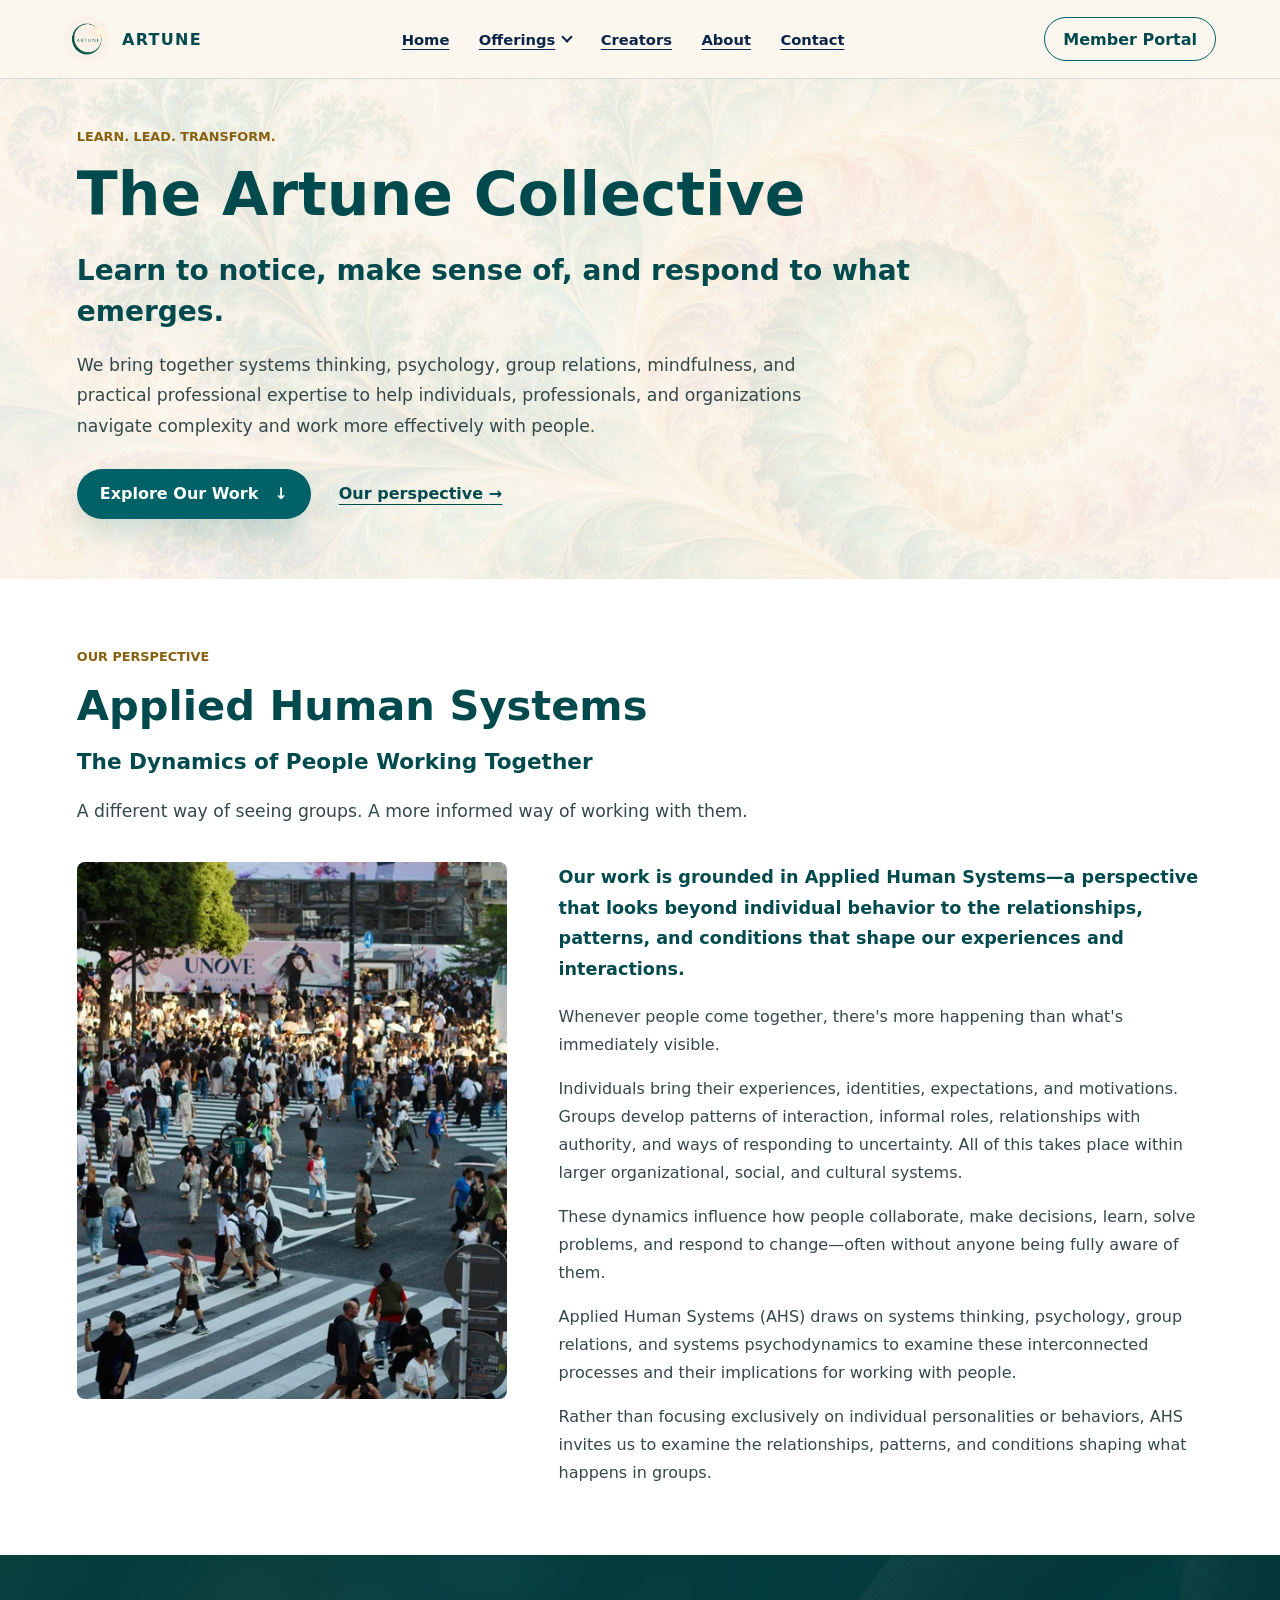
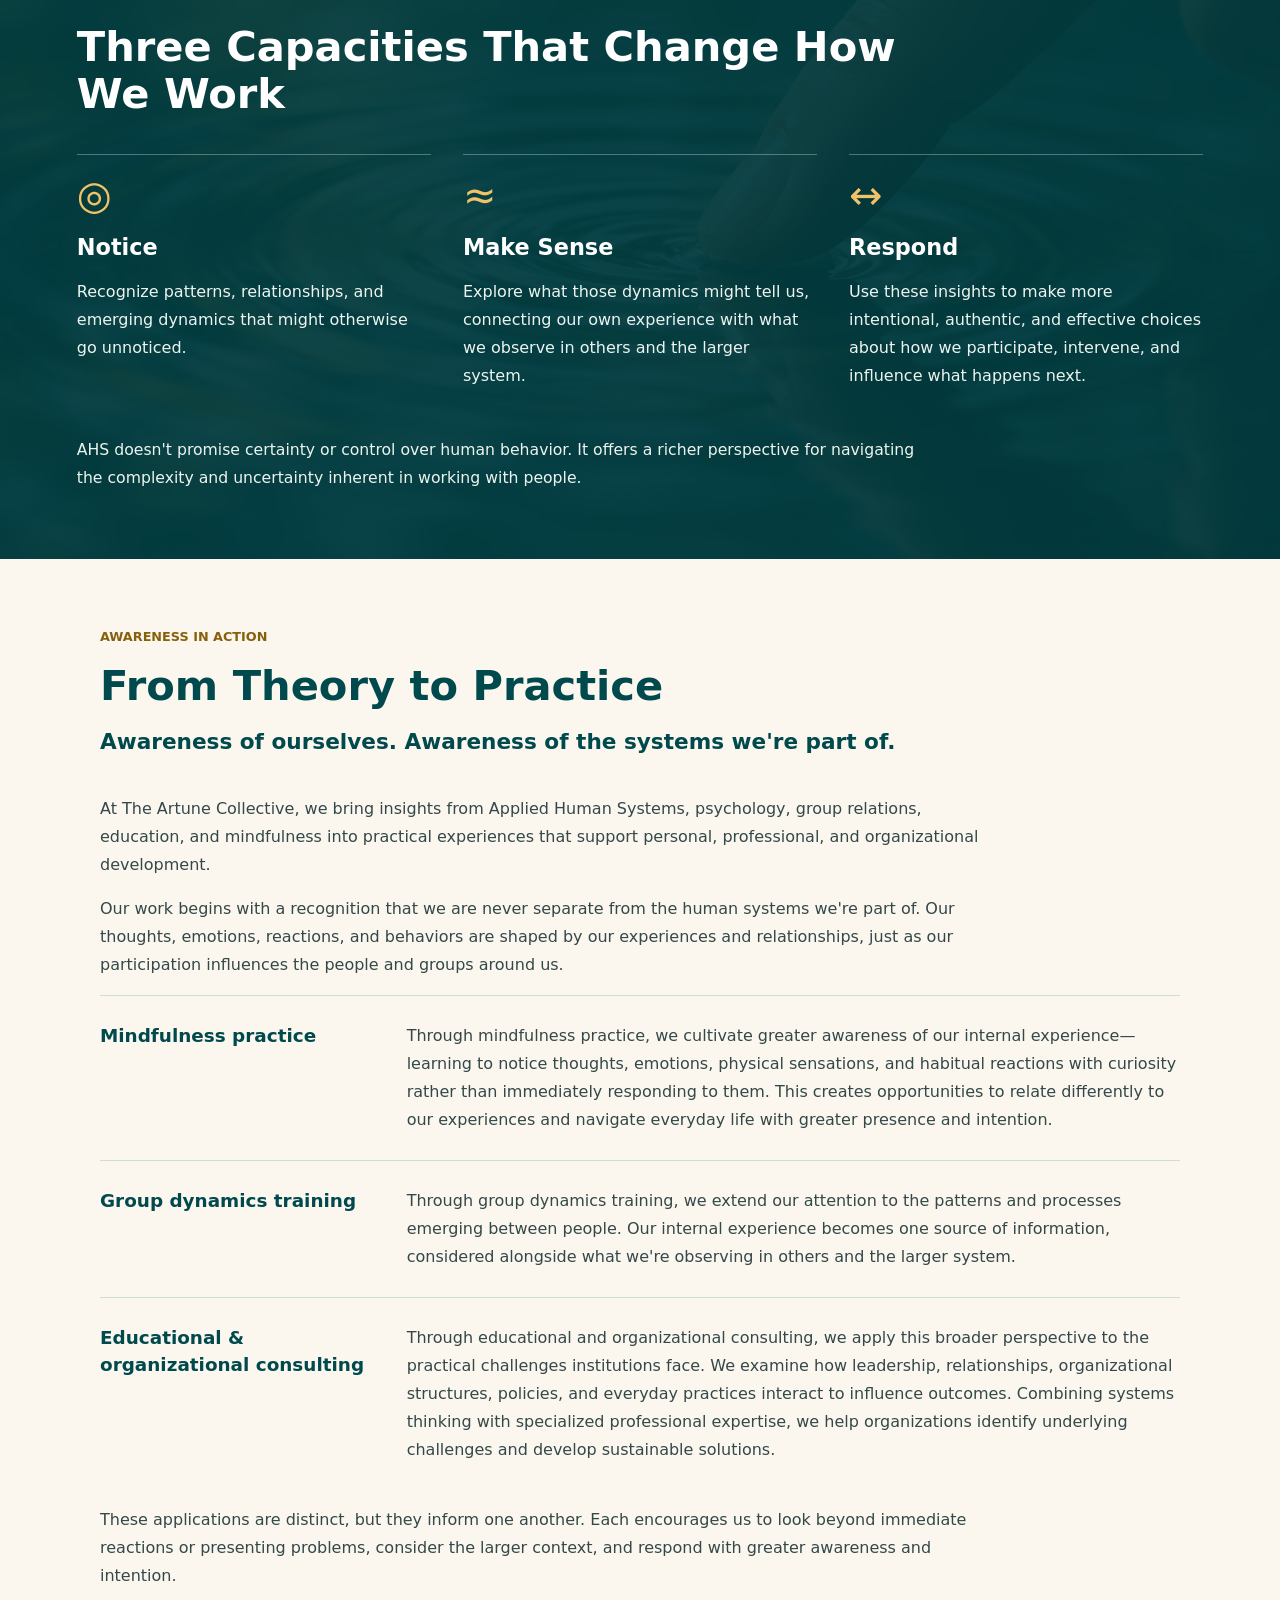
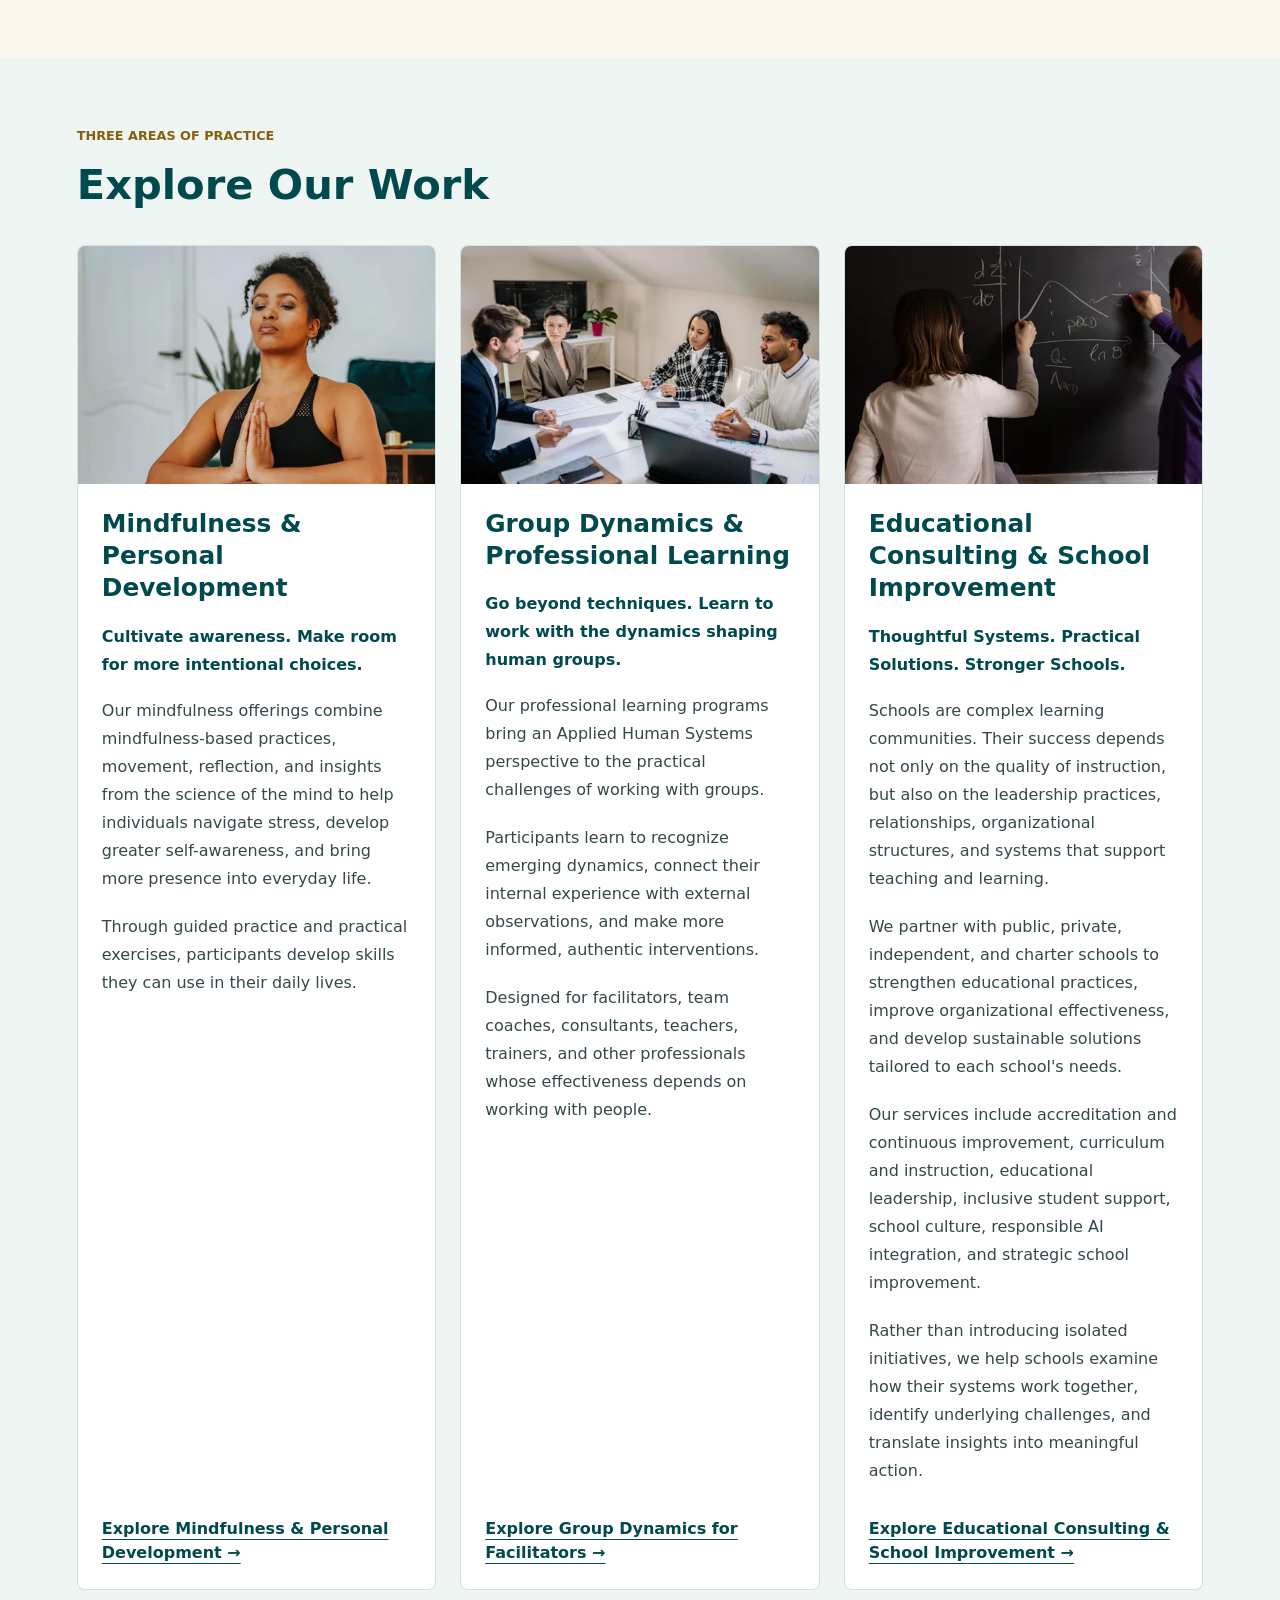
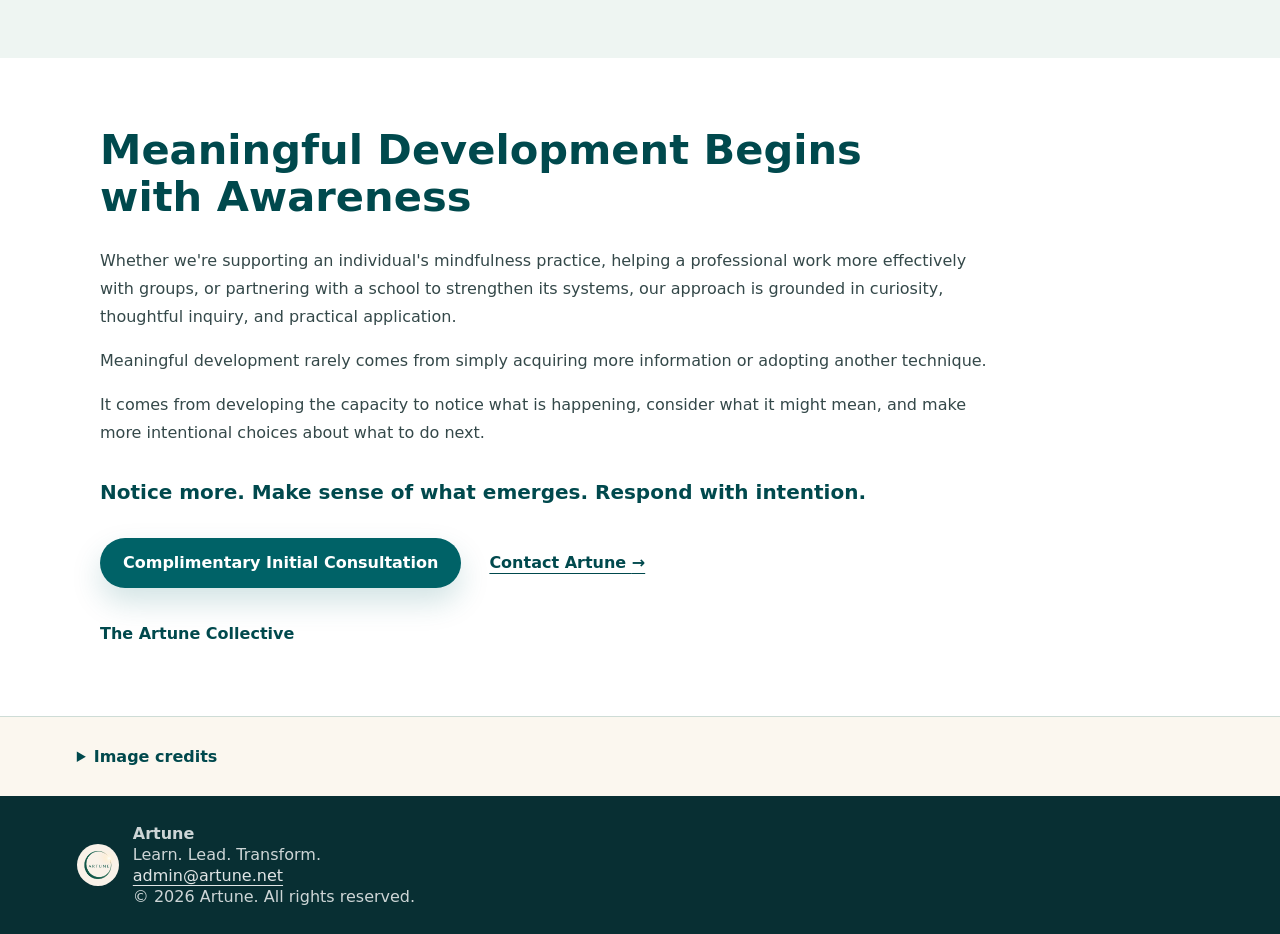
==== commit 0eaebfc3: "Add files via upload" ====
--- a/index.html
+++ b/index.html
@@ -64,11 +64,11 @@
             <p class="home-lead">A different way of seeing groups. A more informed way of working with them.</p>
           </header>
           <div class="home-ahs-grid">
-            <figure class="home-fish-figure">
-              <img src="assets/modules/01-human-systems-960.webp"
-                srcset="assets/modules/01-human-systems-480.webp 480w, assets/modules/01-human-systems-960.webp 960w, assets/modules/01-human-systems-1440.webp 1440w"
+            <figure class="home-systems-figure">
+              <img src="assets/home/shibuya-crossing-960.webp"
+                srcset="assets/home/shibuya-crossing-480.webp 480w, assets/home/shibuya-crossing-960.webp 960w, assets/home/shibuya-crossing-1440.webp 1440w"
                 sizes="(max-width: 800px) calc(100vw - 40px), 480px"
-                width="960" height="1440" alt="A school of fish forming a coordinated pattern underwater." loading="lazy" decoding="async" />
+                width="960" height="1440" alt="People walking in different directions across the intersecting crosswalks at Shibuya Crossing in Tokyo." loading="lazy" decoding="async" />
             </figure>
             <div class="home-ahs-copy">
               <p class="home-emphasis">Our work is grounded in Applied Human Systems&mdash;a perspective that looks beyond individual behavior to the relationships, patterns, and conditions that shape our experiences and interactions.</p>
@@ -197,7 +197,7 @@
       </section>
       <details class="home-image-credits">
         <summary>Image credits</summary>
-        <p>Schooling fish: <a href="https://unsplash.com/photos/school-of-fish-swimming-underwater-_w-VVA8PrC0">Jet Kim, Unsplash</a> (<a href="https://unsplash.com/license">Unsplash License</a>). Ripple and fractal artwork: existing Artune artwork.</p>
+        <p>Shibuya Crossing: <a href="https://www.pexels.com/photo/busy-day-at-shibuya-crossing-tokyo-39194748/">Catarina Duarte, Pexels</a> (<a href="https://www.pexels.com/license/">Pexels License</a>). Resized and converted to WebP; displayed with a responsive crop. Ripple and fractal artwork: existing Artune artwork.</p>
         <p>Mindfulness: <a href="https://www.pexels.com/photo/a-woman-doing-meditation-at-home-6767991/">olia danilevich</a>. Group discussion: <a href="https://www.pexels.com/photo/a-group-of-people-sitting-while-discussing-their-work-7691706/">Yan Krukau</a>. Educational collaboration: <a href="https://www.pexels.com/photo/educators-discussing-mathematical-graphs-on-chalkboard-28608146/">Jean-Rene Chazottes</a>. All three photographs used under the <a href="https://www.pexels.com/license/">Pexels License</a>; resized and converted to WebP.</p>
       </details>
     </main>  <footer class="site-footer">
--- a/homepage.css
+++ b/homepage.css
@@ -126,17 +126,17 @@
   gap: 52px;
   align-items: start;
 }
-.home-fish-figure {
+.home-systems-figure {
   margin: 0;
 }
-.home-fish-figure img {
+.home-systems-figure img {
   display: block;
   width: 100%;
   height: auto;
   aspect-ratio: 4 / 5;
   border-radius: 8px;
   object-fit: cover;
-  object-position: center;
+  object-position: center 65%;
 }
 .home-ahs-copy p:first-child {
   margin-top: 0;
@@ -335,7 +335,7 @@
     grid-template-columns: minmax(0, 1fr);
     gap: 28px;
   }
-  .home-fish-figure img {
+  .home-systems-figure img {
     max-height: 420px;
     aspect-ratio: 3 / 2;
   }
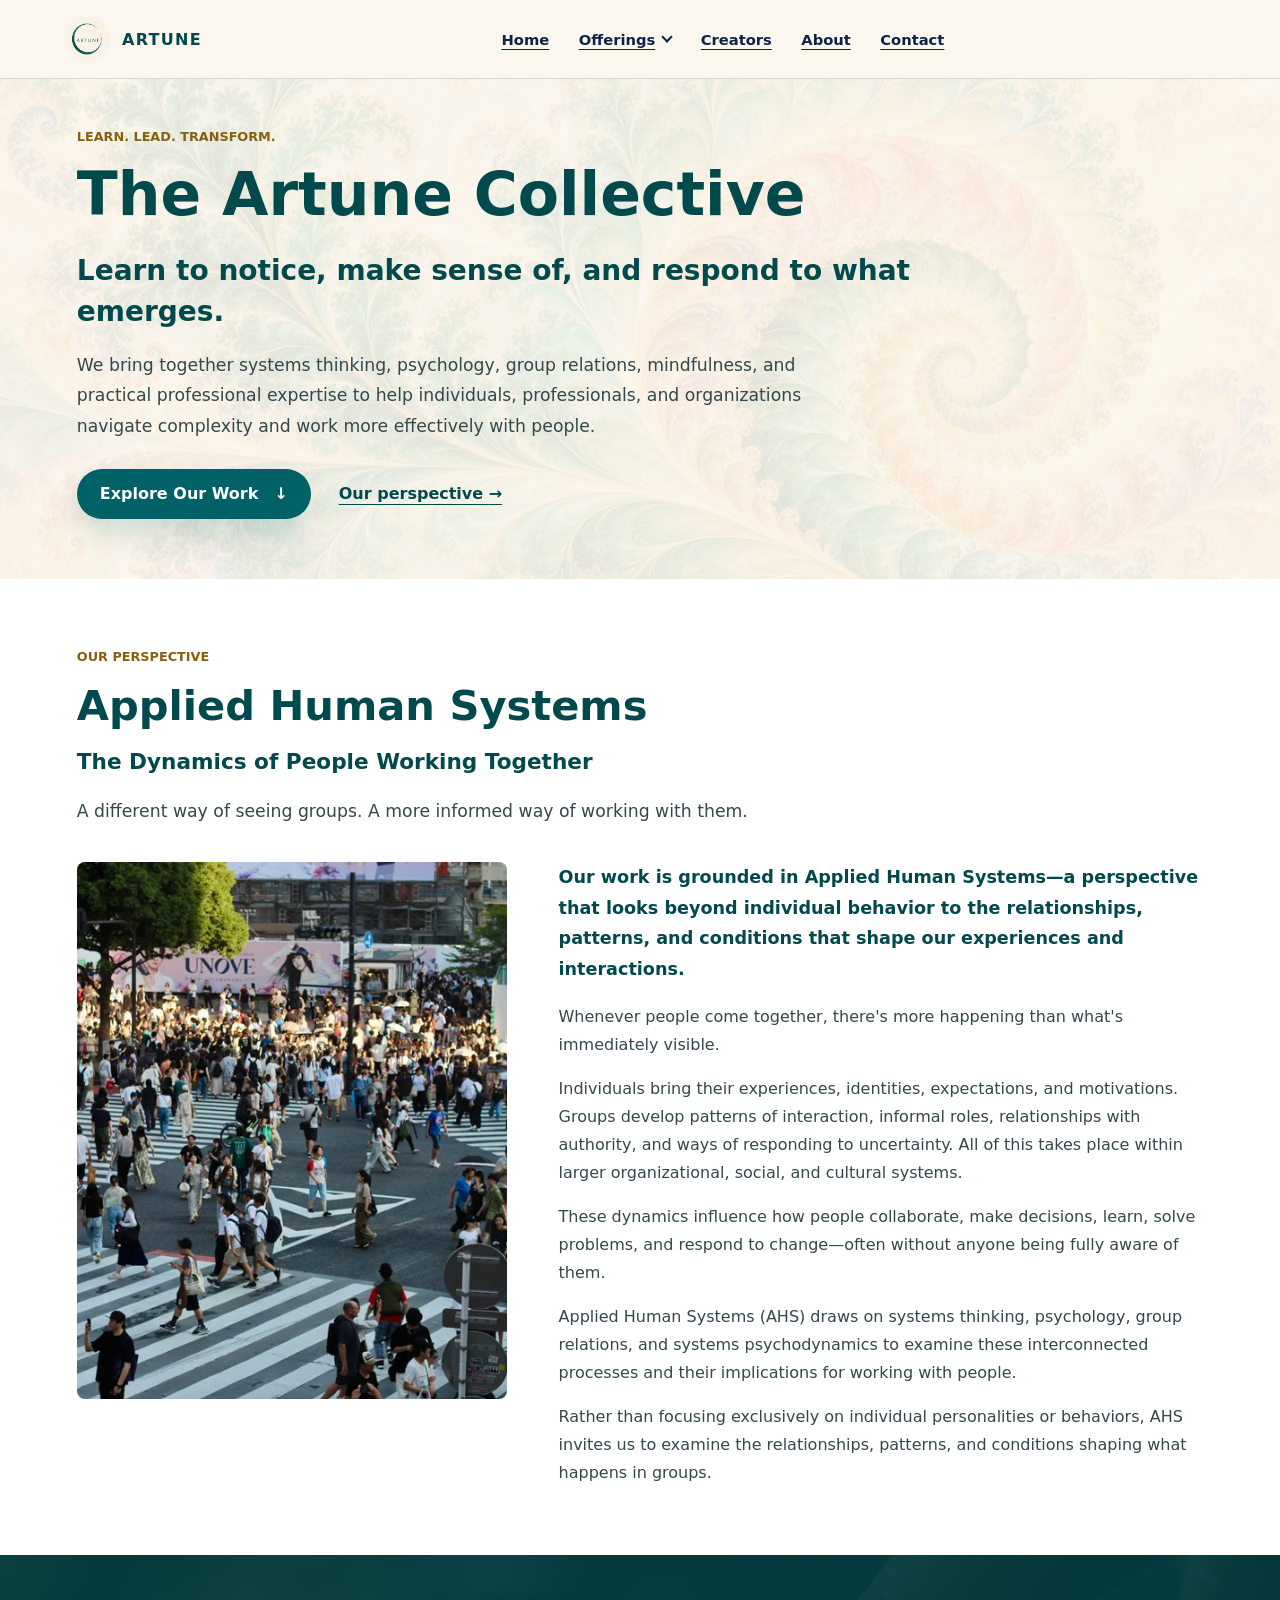
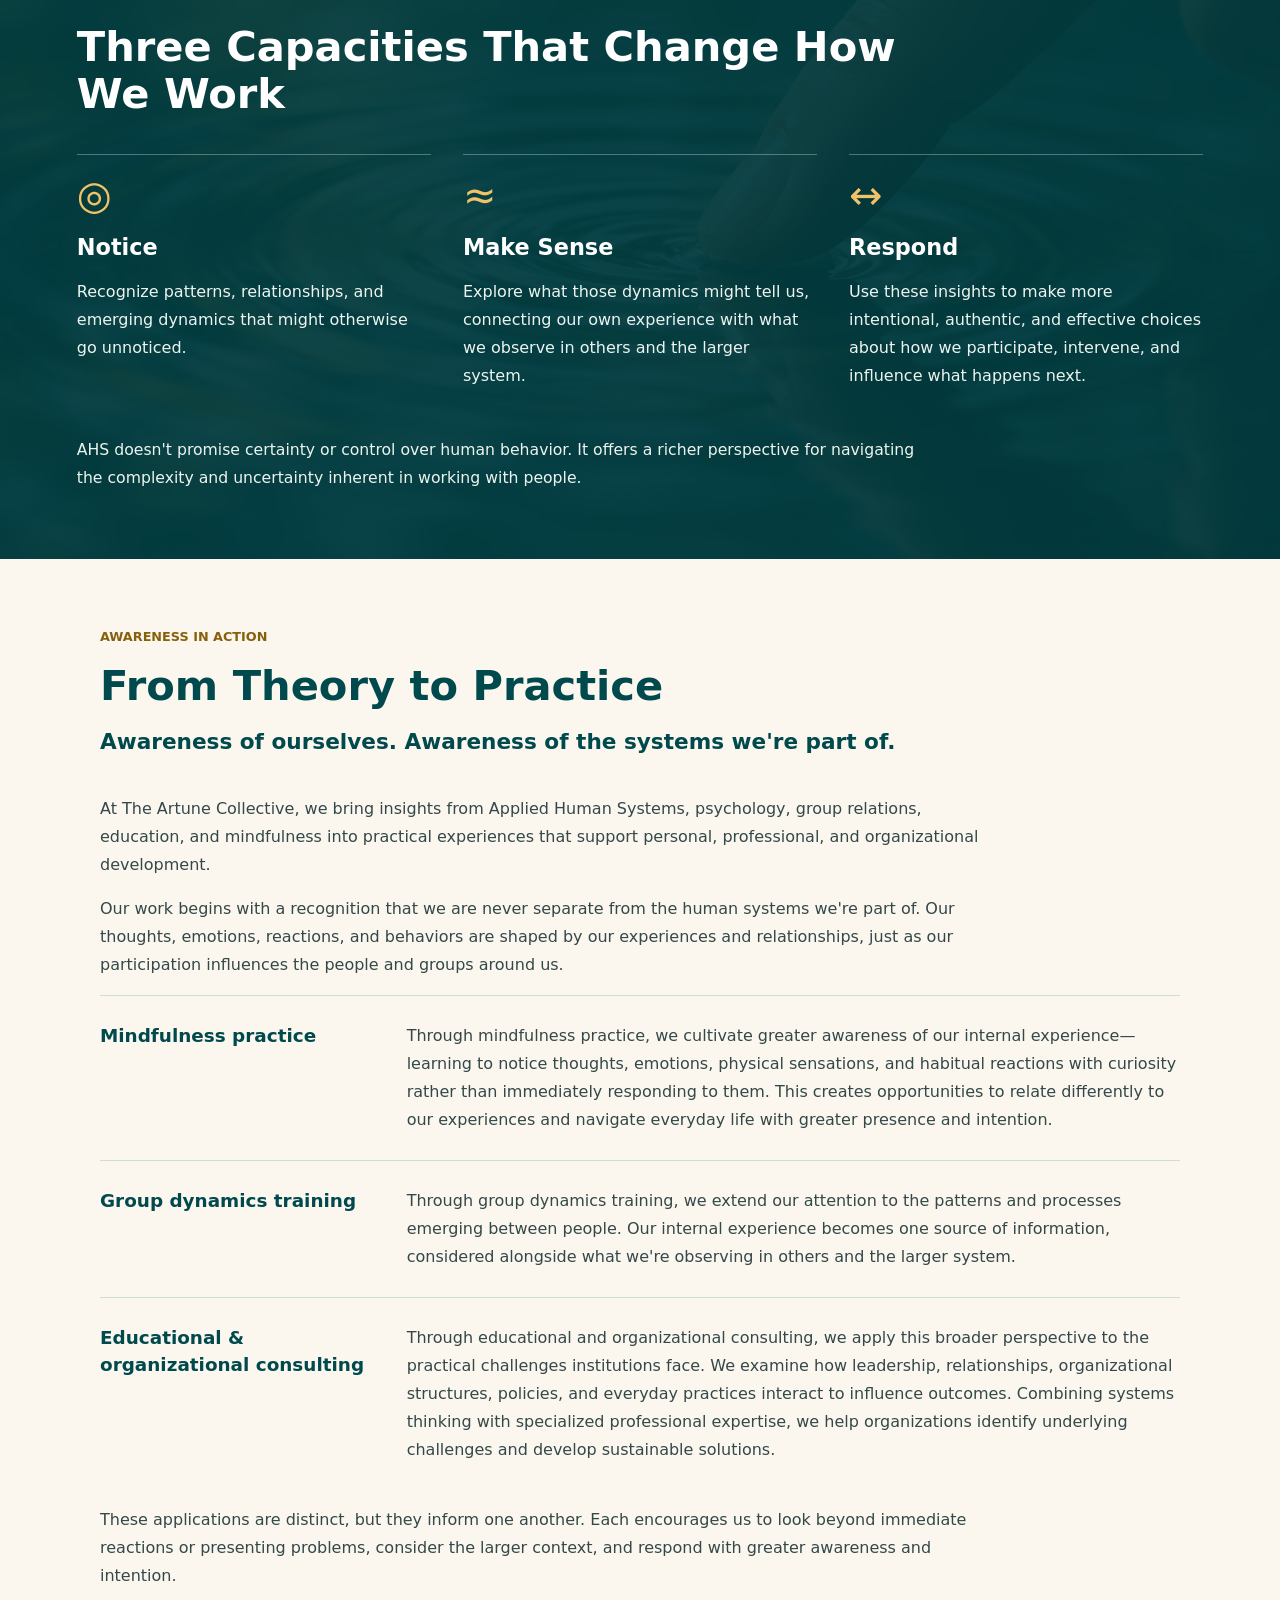
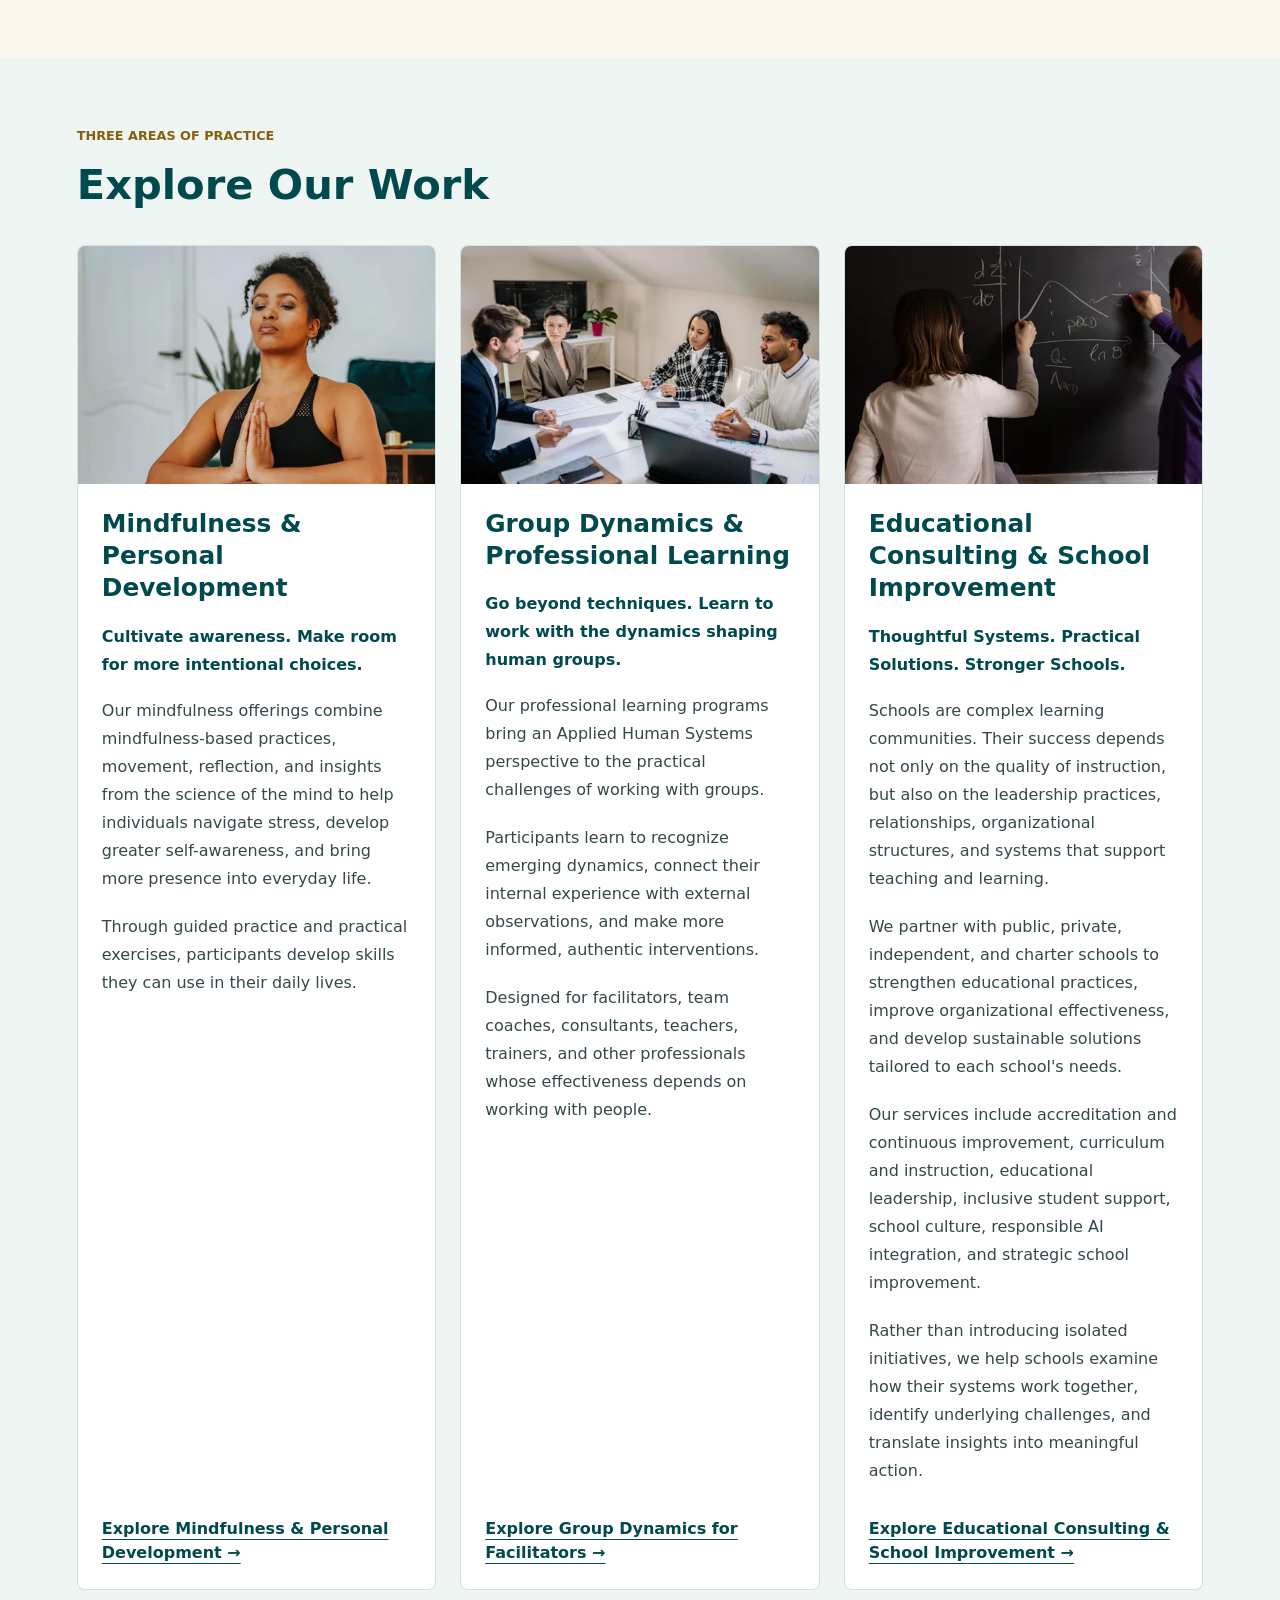
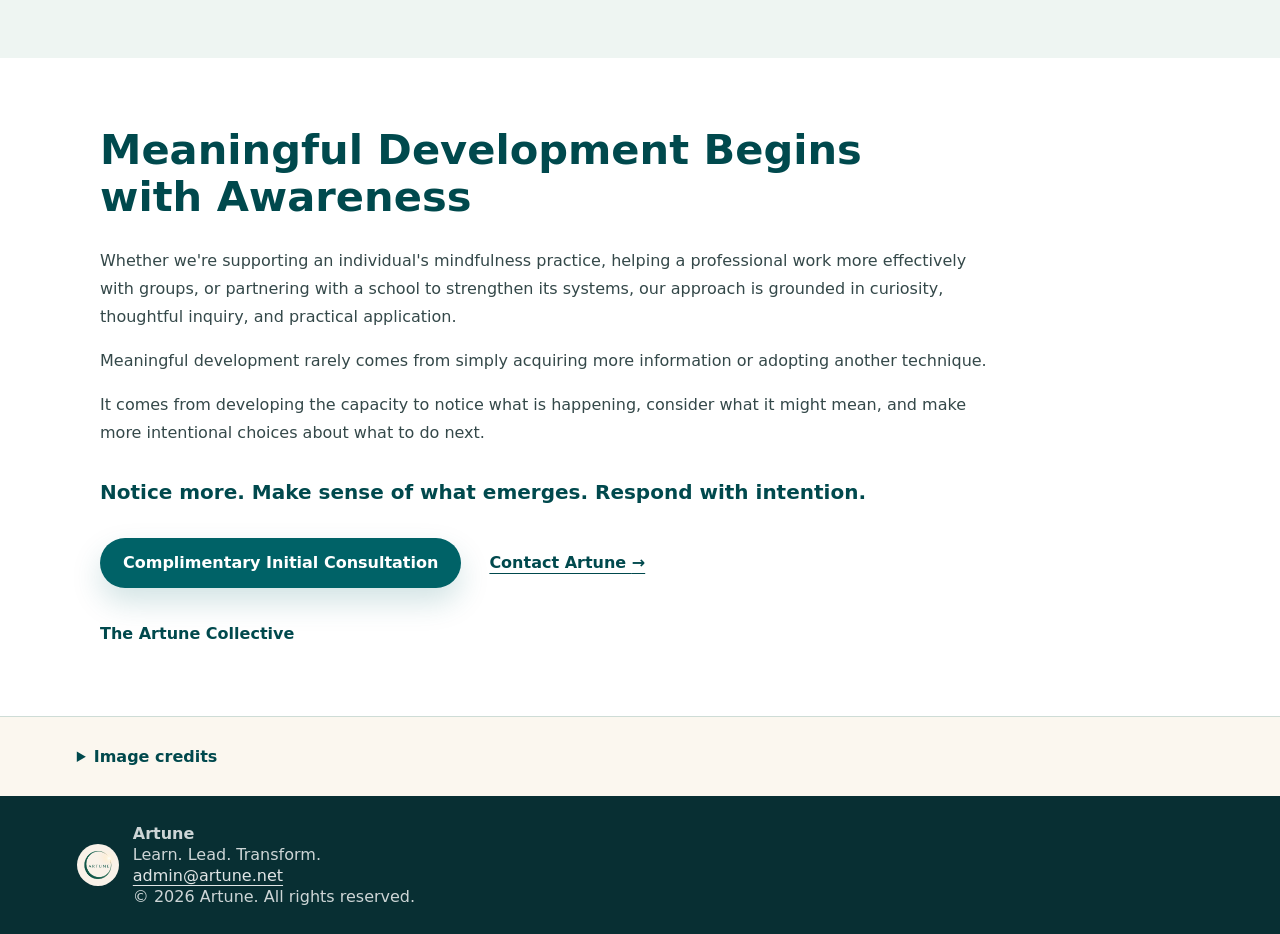
==== commit 73cbf5ae: "Add files via upload" ====
--- a/index.html
+++ b/index.html
@@ -34,7 +34,6 @@
         <a href="/about/">About</a>
         <a href="/contact/">Contact</a>
       </nav>
-      <a class="nav-cta" href="https://Artune.freshlearn.com/member">Member Portal</a>
       <button class="menu-toggle" type="button" aria-controls="primary-navigation" aria-expanded="false">
         <span class="menu-toggle-lines" aria-hidden="true"></span>
         <span class="sr-only">Menu</span>
--- a/navigation.css
+++ b/navigation.css
@@ -1,3 +1,6 @@
+.site-header {
+  grid-template-columns: auto minmax(0, 1fr);
+}
 .offerings-menu {
   position: relative;
   min-width: 0;
@@ -59,11 +62,19 @@
   outline: 3px solid #a66b00;
   outline-offset: 3px;
 }
+#ara-name,
 #shakeh-name,
 #shakeh-offerings-title {
   scroll-margin-top: 100px;
 }
 @media (max-width: 980px) {
+  .site-header {
+    grid-template-columns: auto minmax(0, 1fr) auto;
+  }
+  .menu-toggle {
+    grid-column: 3;
+    justify-self: end;
+  }
   .site-header:not(.is-menu-open) .nav-links {
     visibility: hidden;
   }
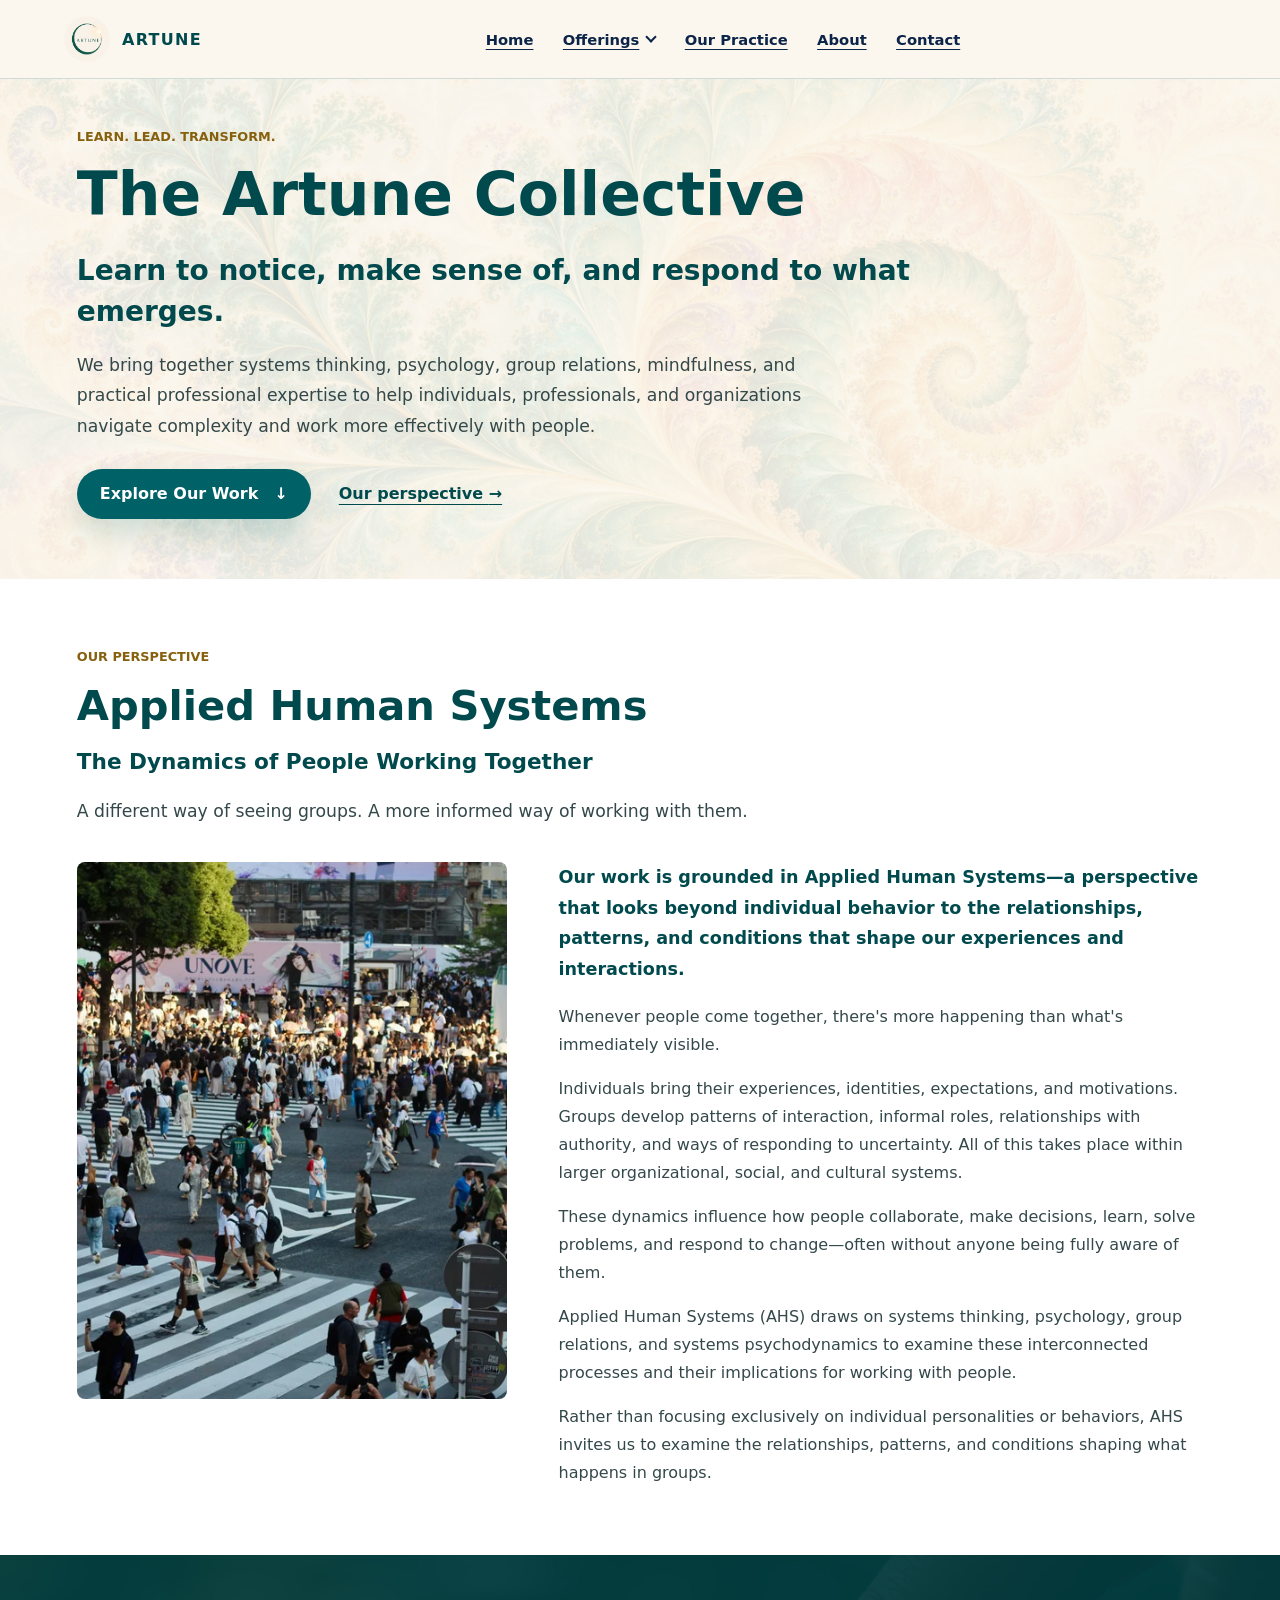
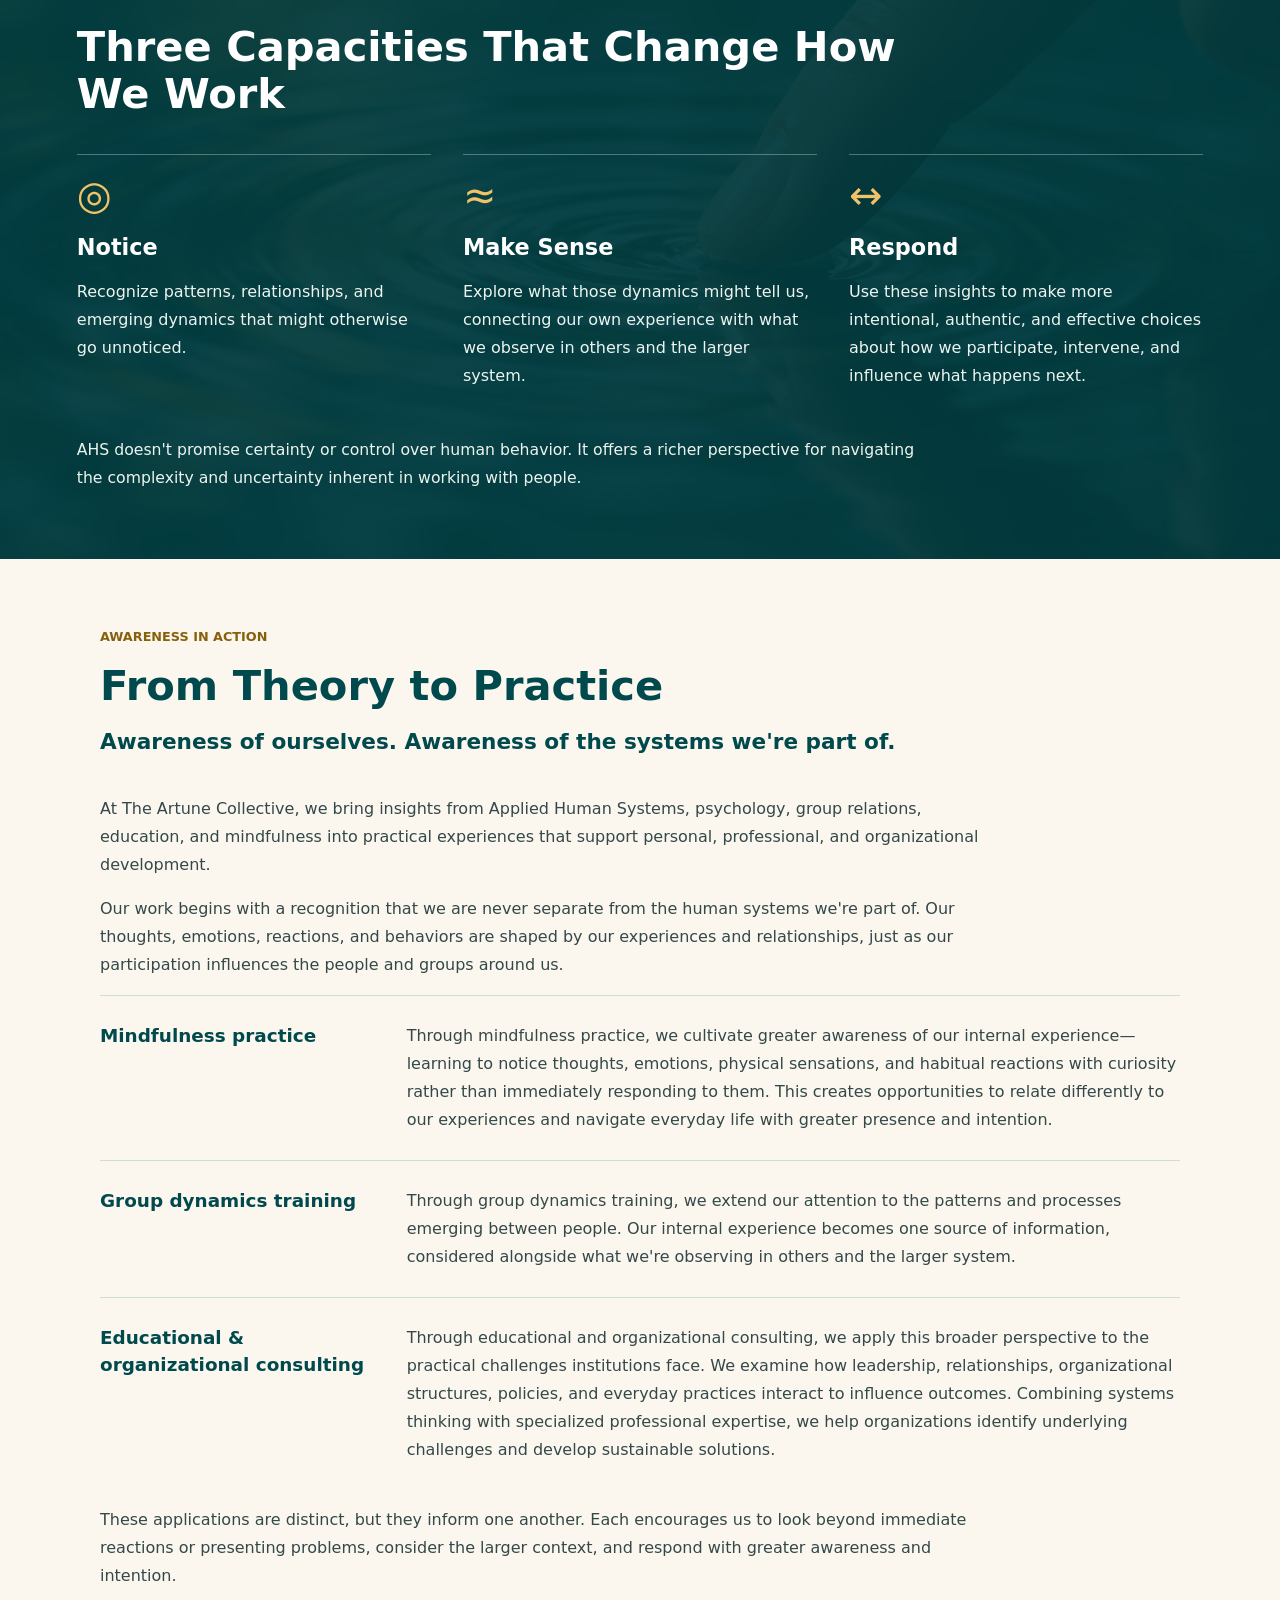
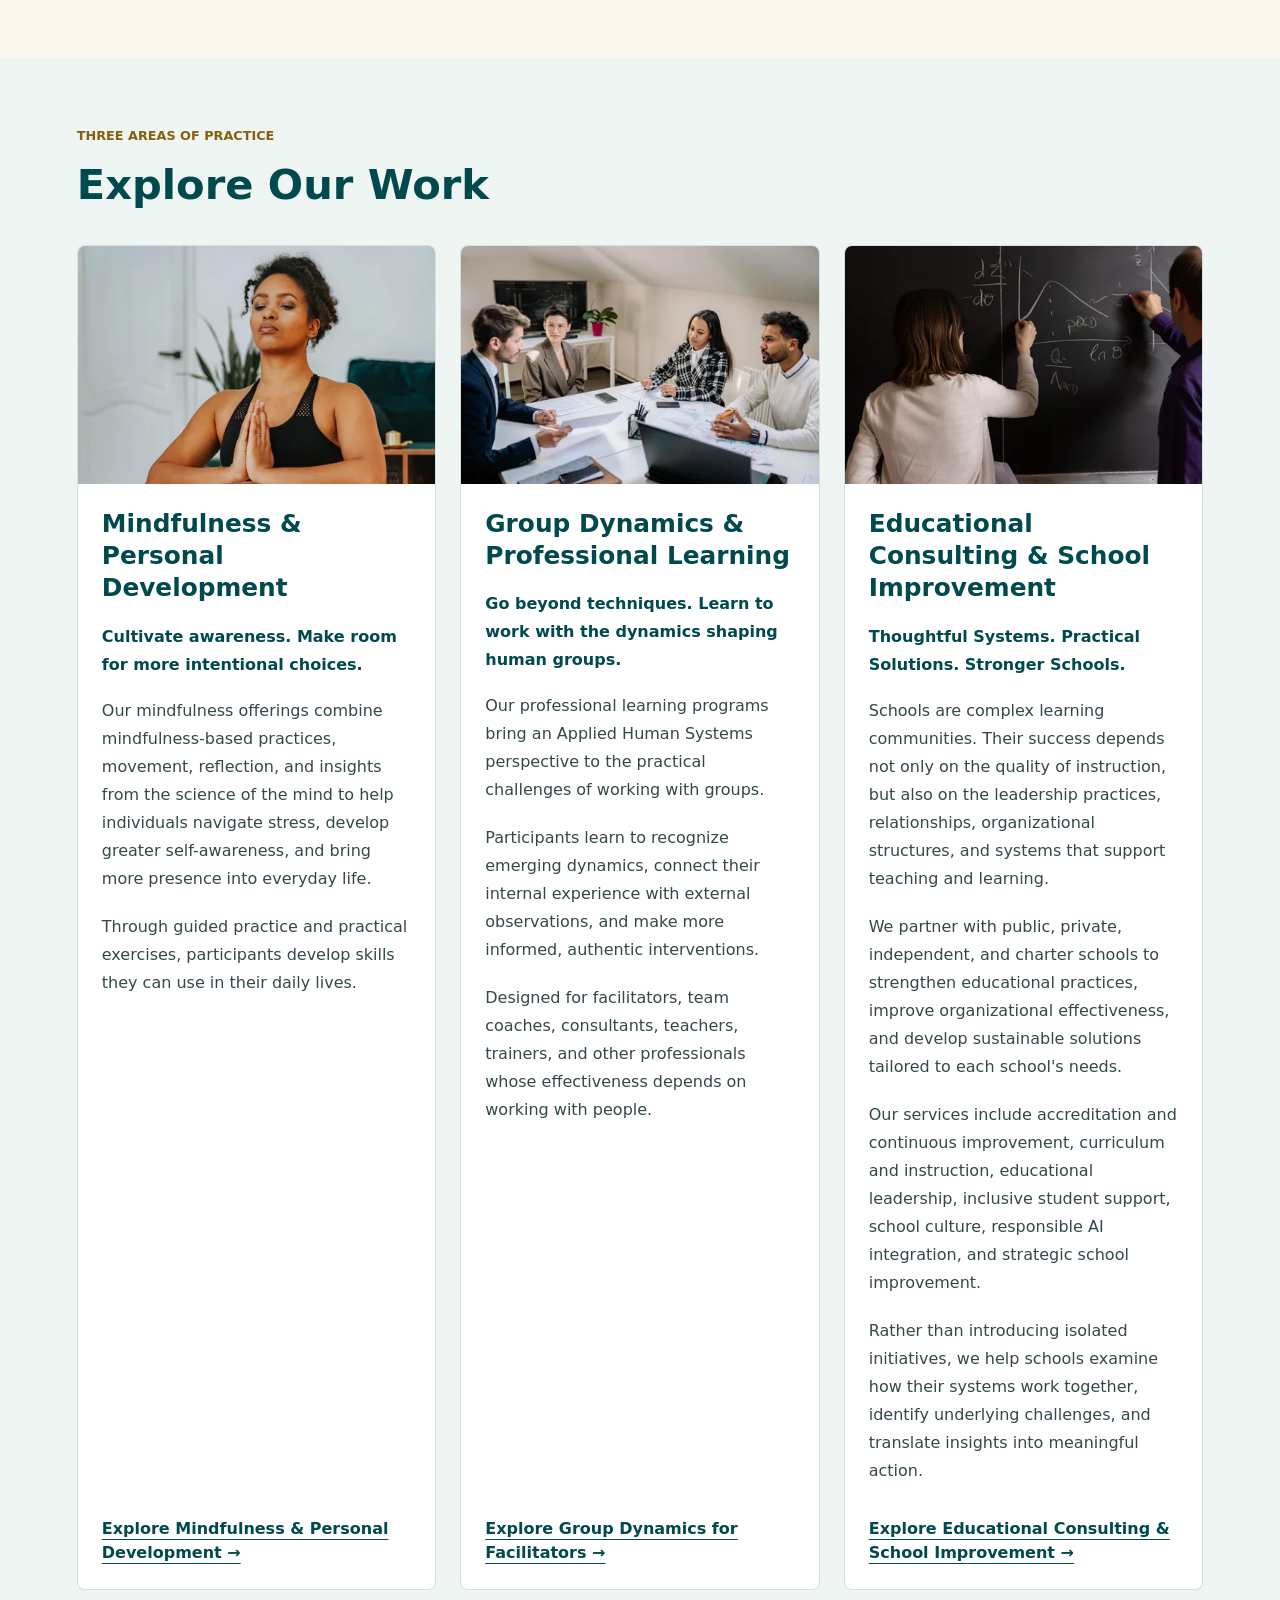
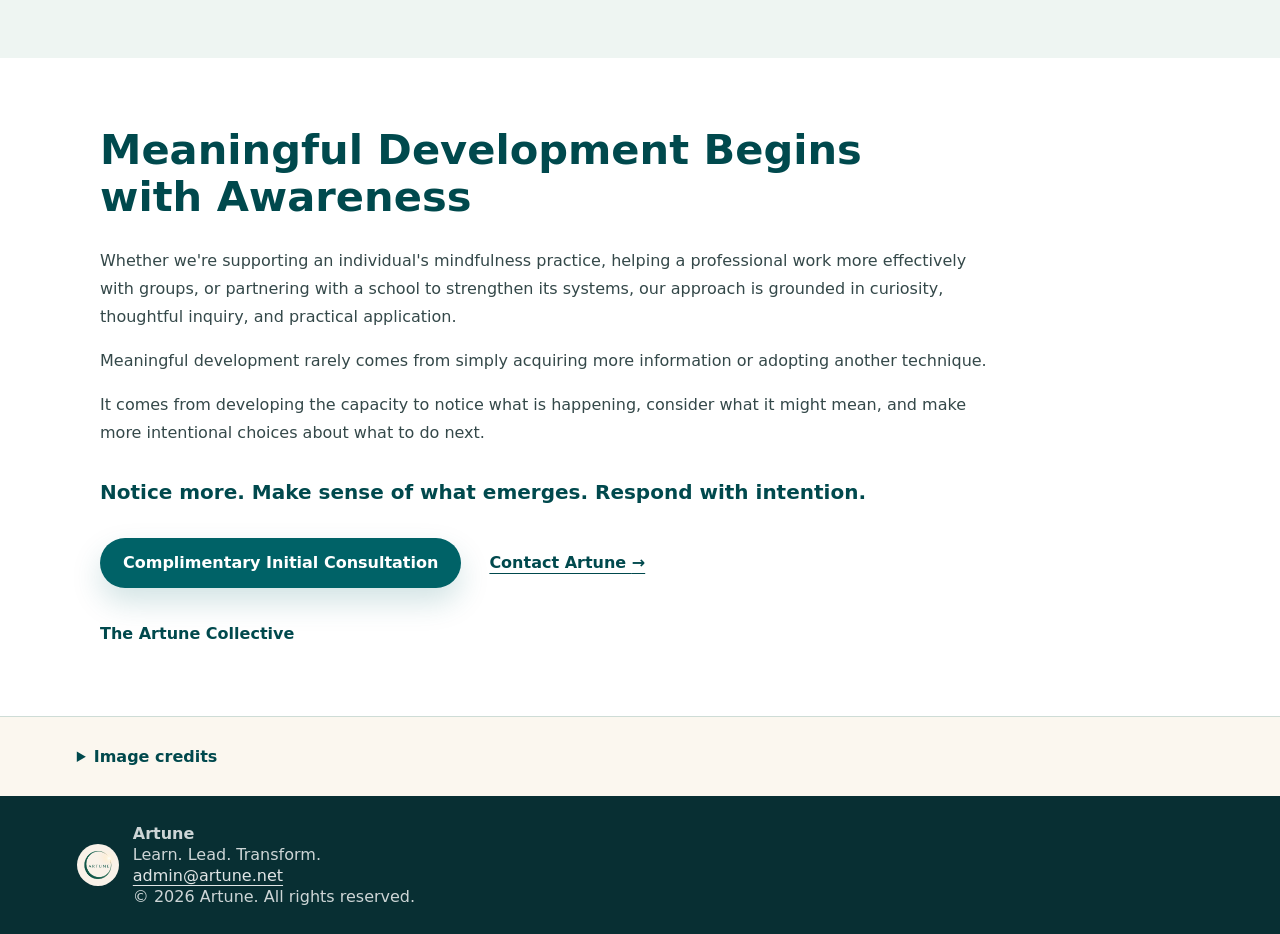
==== commit 1d8ddb02: "Add files via upload" ====
--- a/index.html
+++ b/index.html
@@ -30,7 +30,7 @@
             <a href="/events/">Events</a>
           </div>
         </details>
-        <a href="/creators/">Creators</a>
+        <a href="/creators/">Our Practice</a>
         <a href="/about/">About</a>
         <a href="/contact/">Contact</a>
       </nav>
@@ -144,7 +144,7 @@
                 <p class="home-work-benefit">Cultivate awareness. Make room for more intentional choices.</p>
                 <p>Our mindfulness offerings combine mindfulness-based practices, movement, reflection, and insights from the science of the mind to help individuals navigate stress, develop greater self-awareness, and bring more presence into everyday life.</p>
                 <p>Through guided practice and practical exercises, participants develop skills they can use in their daily lives.</p>
-                <a class="home-work-link" href="/creators/#shakeh-offerings-title">Explore Mindfulness &amp; Personal Development &rarr;</a>
+                <a class="home-work-link" href="/learning/">Explore Mindfulness &amp; Personal Development &rarr;</a>
               </div>
             </article>
             <article class="home-work-card">
